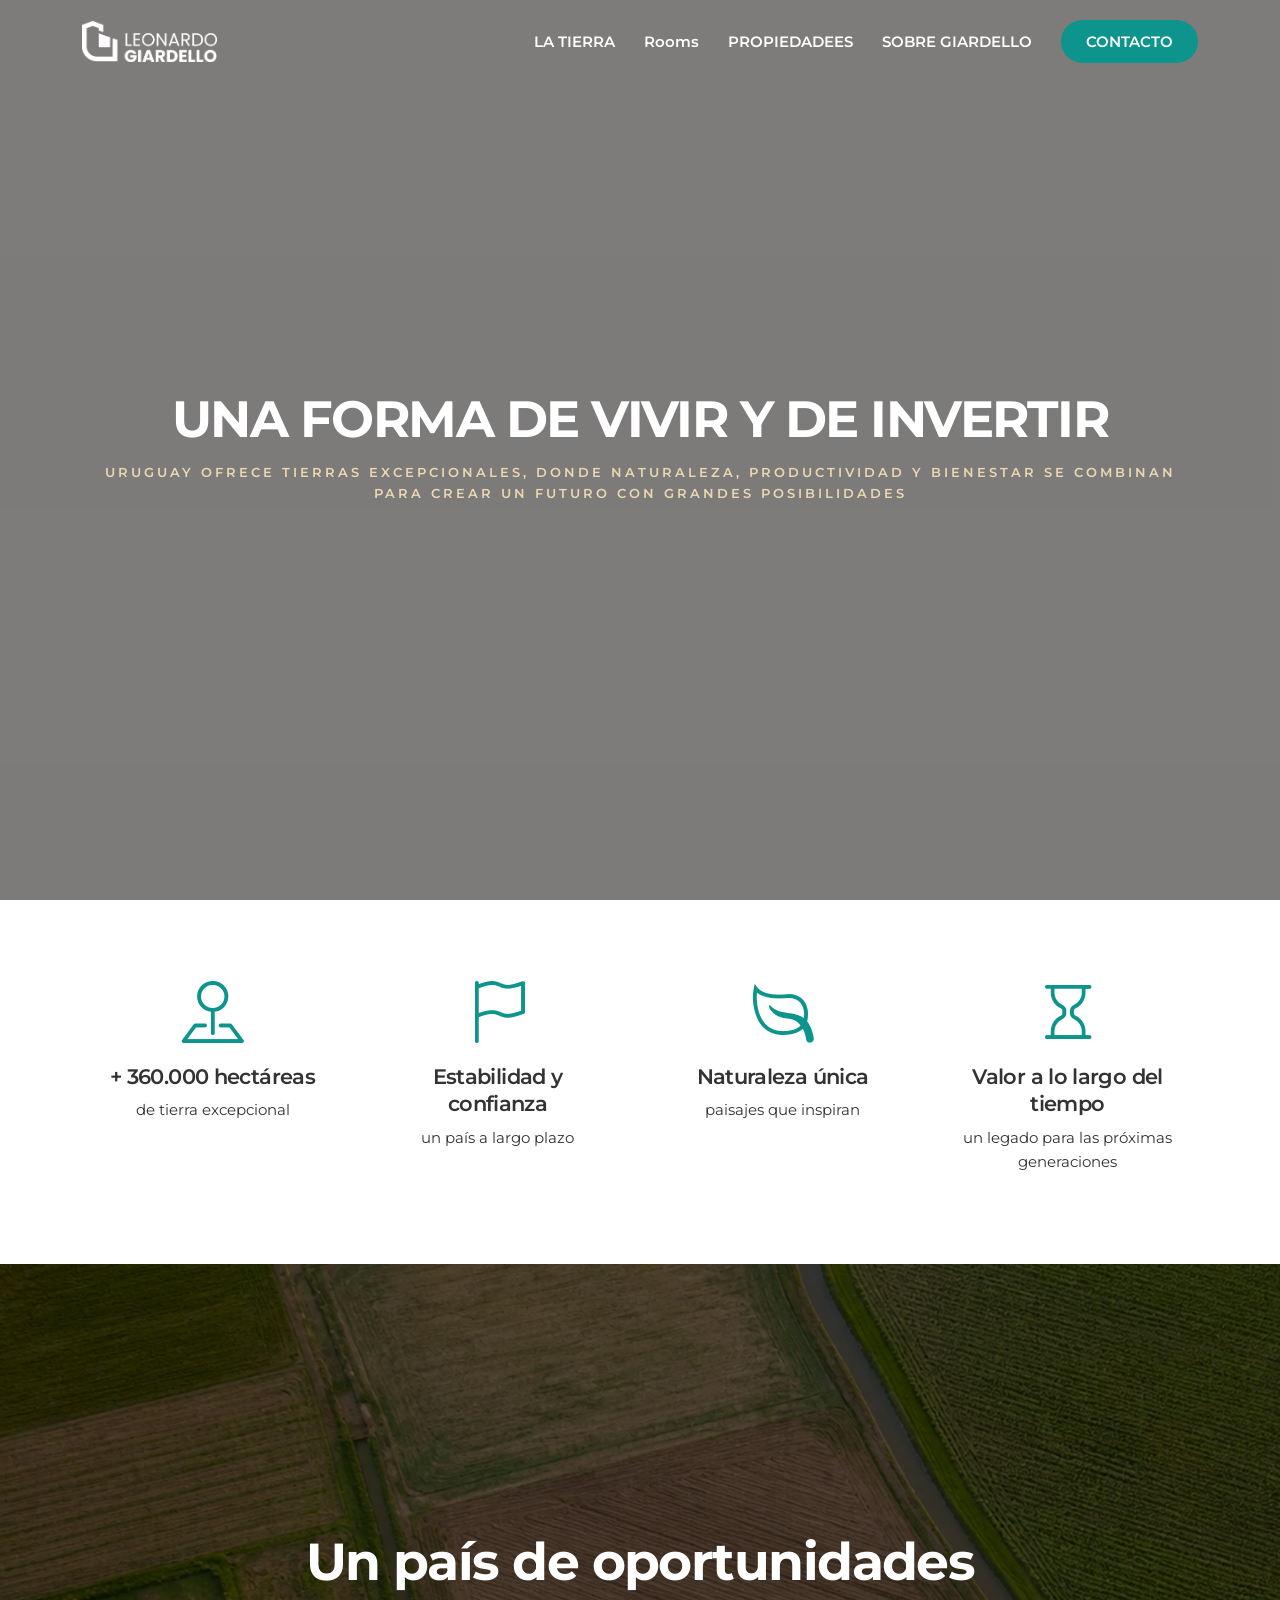
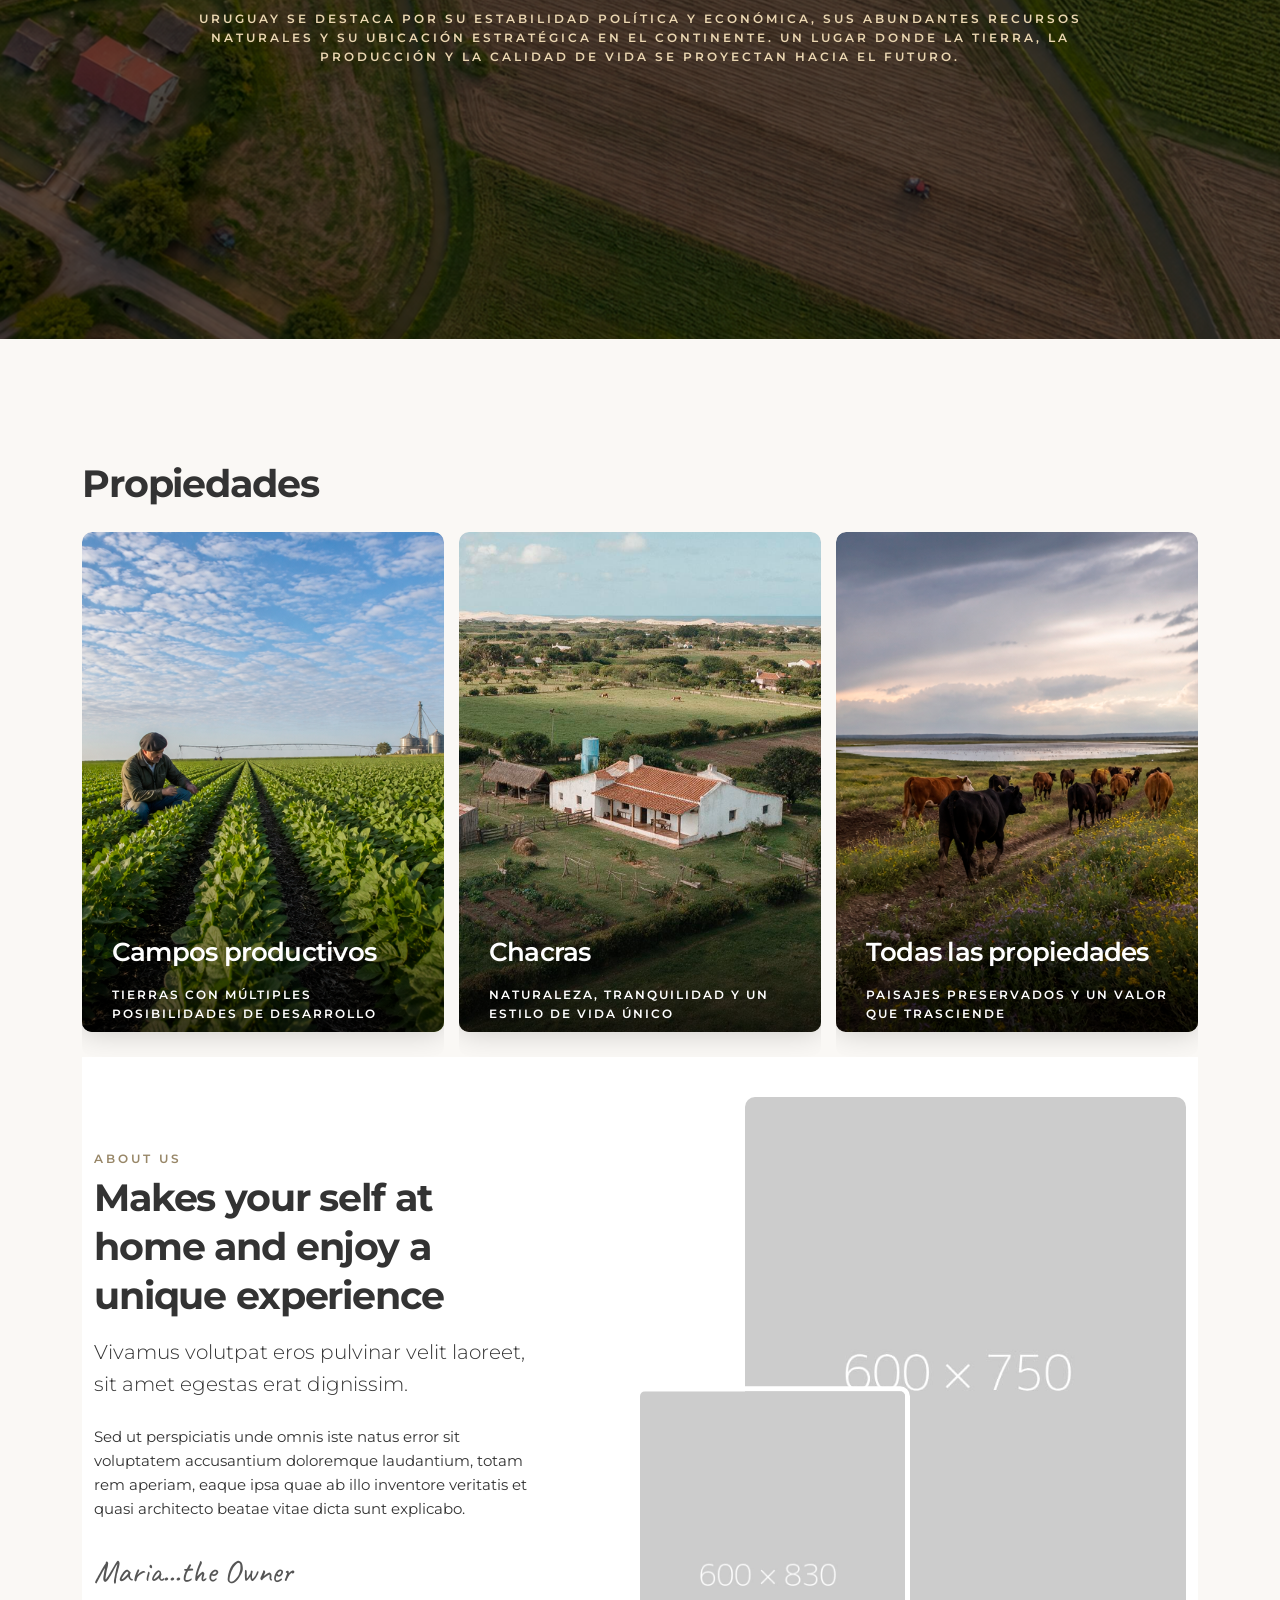
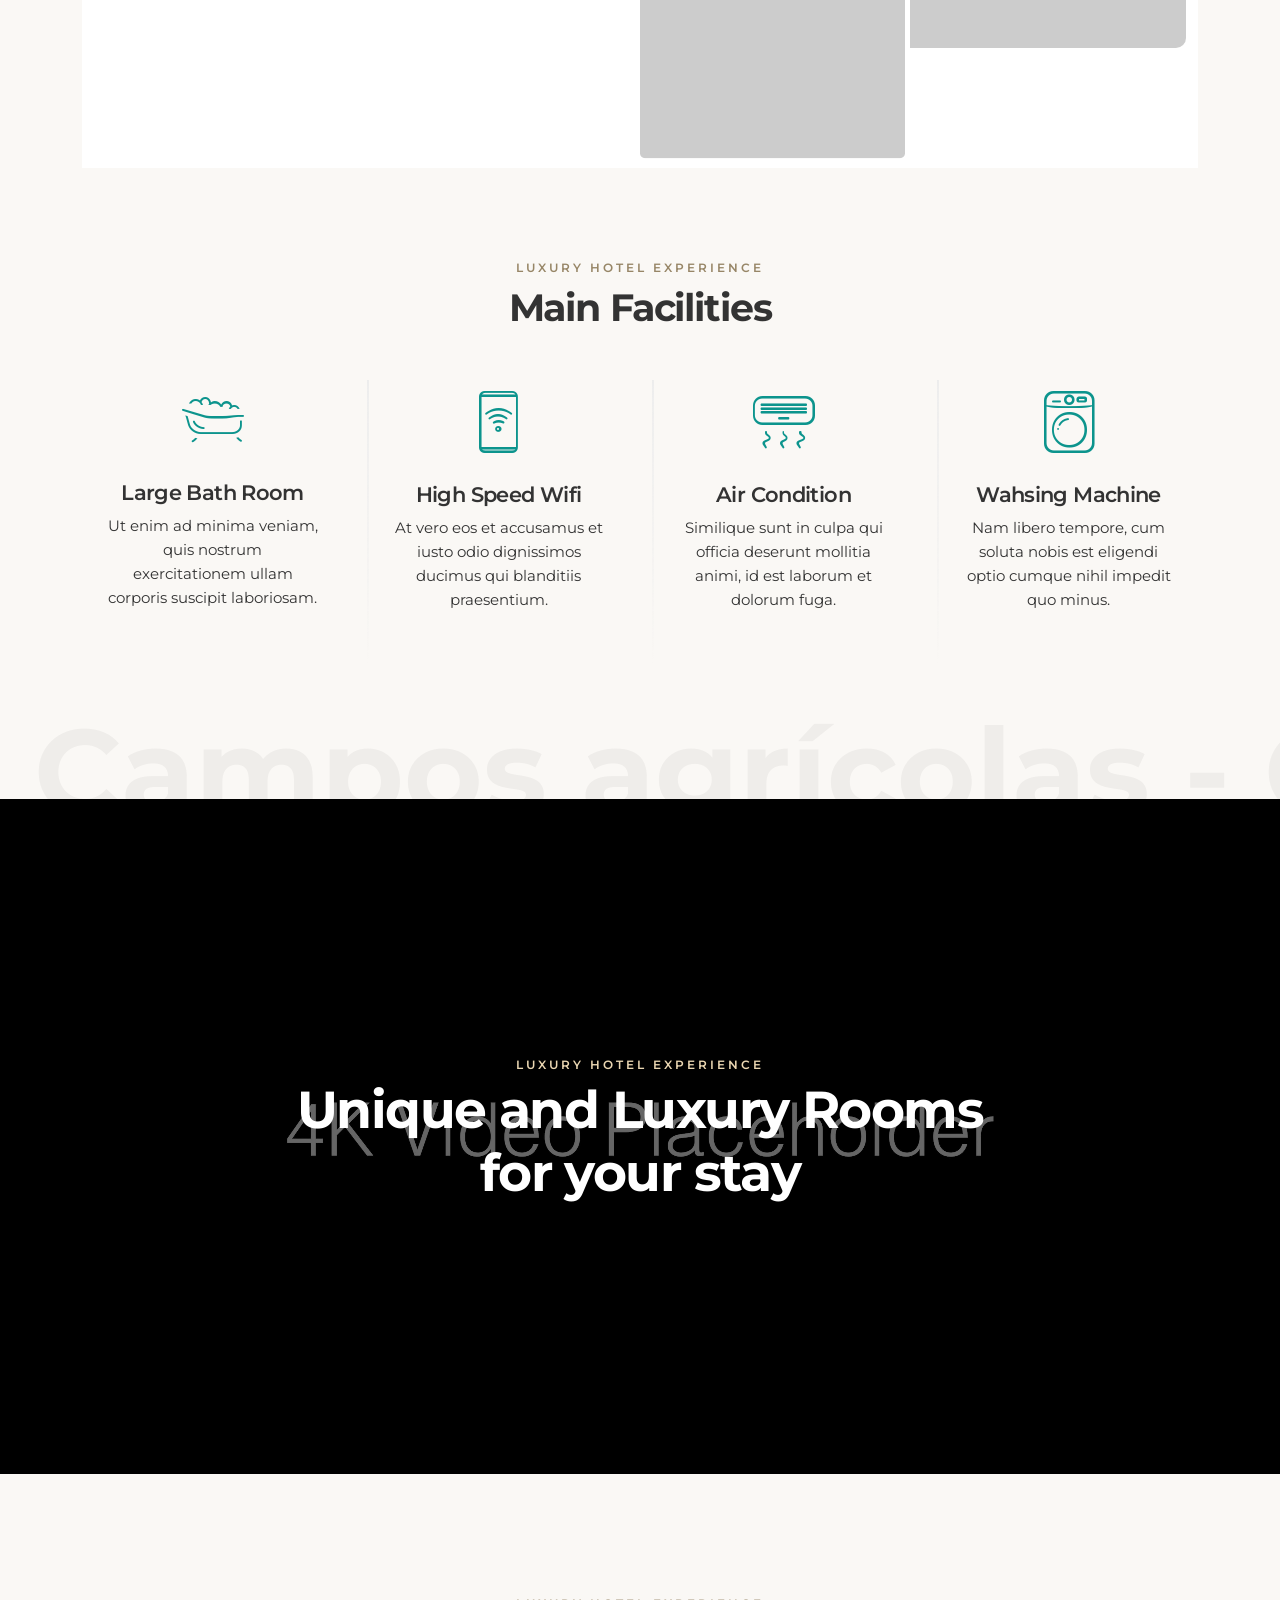
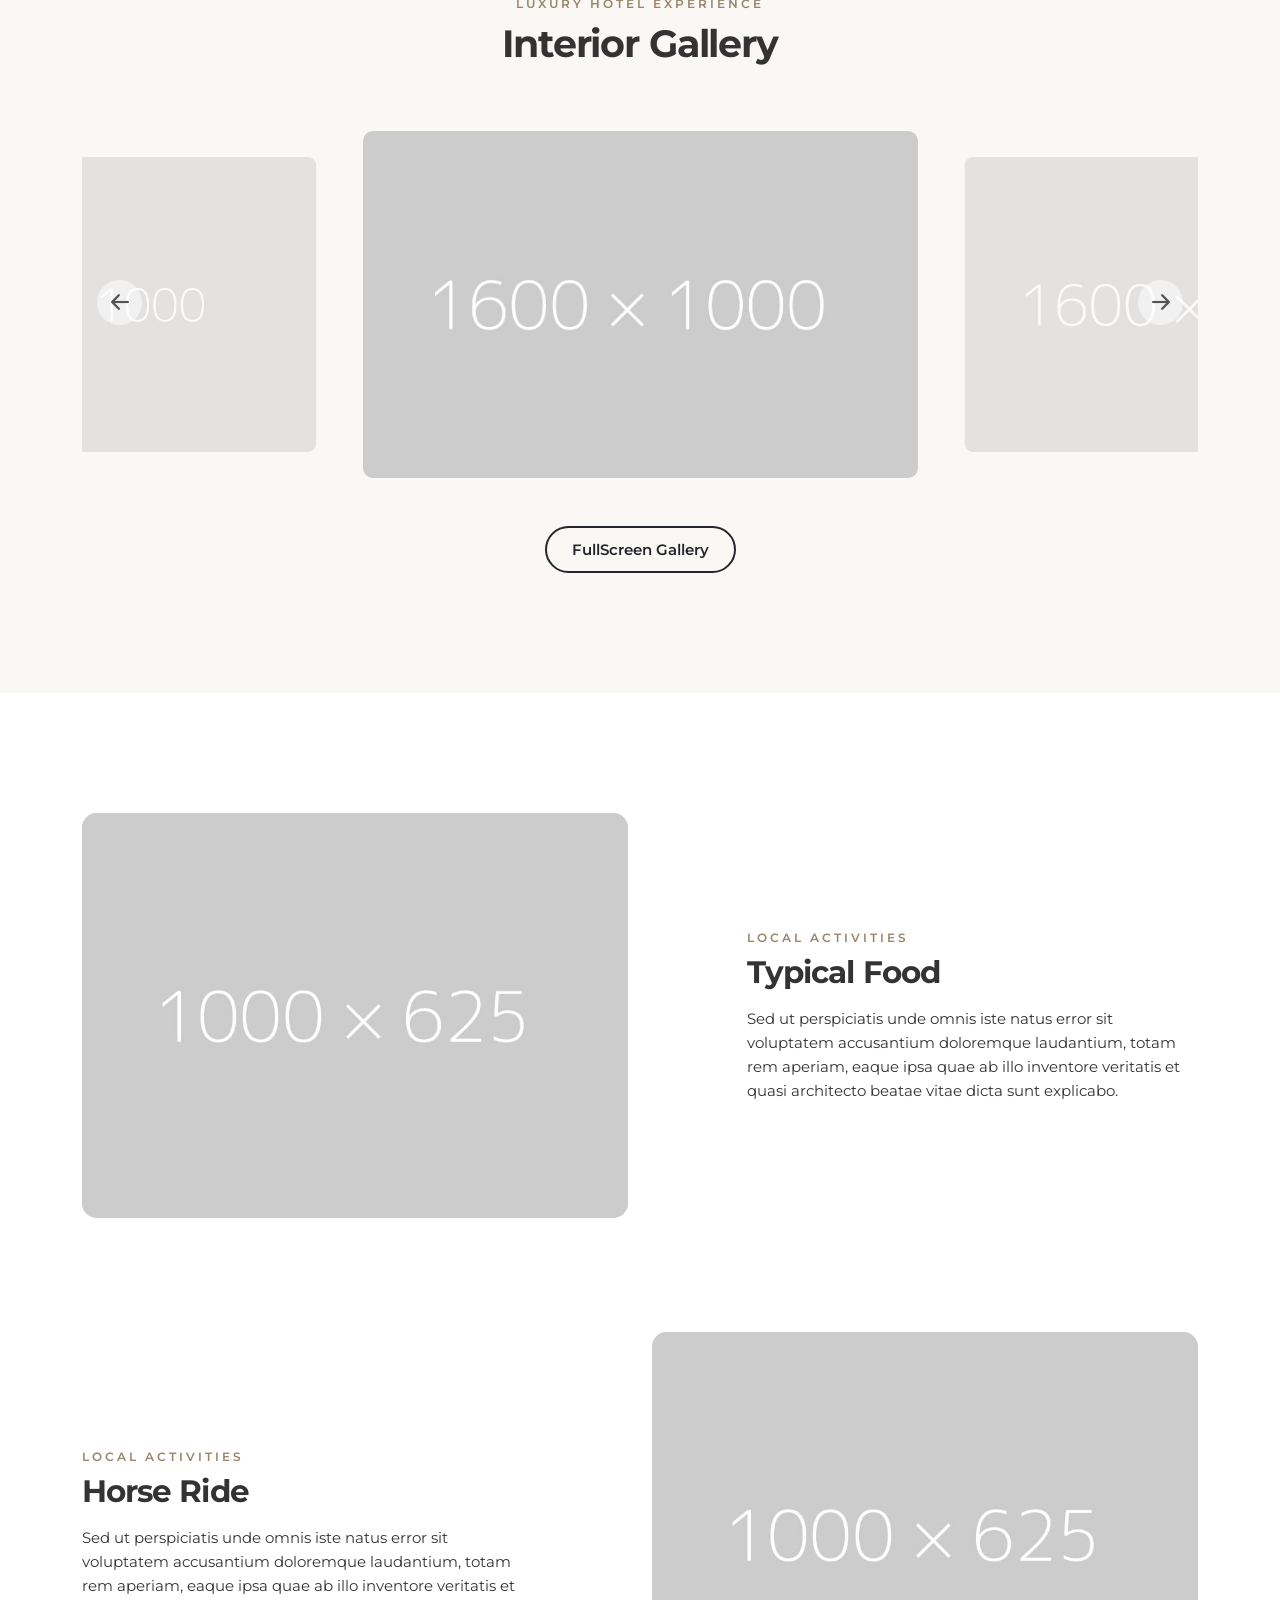
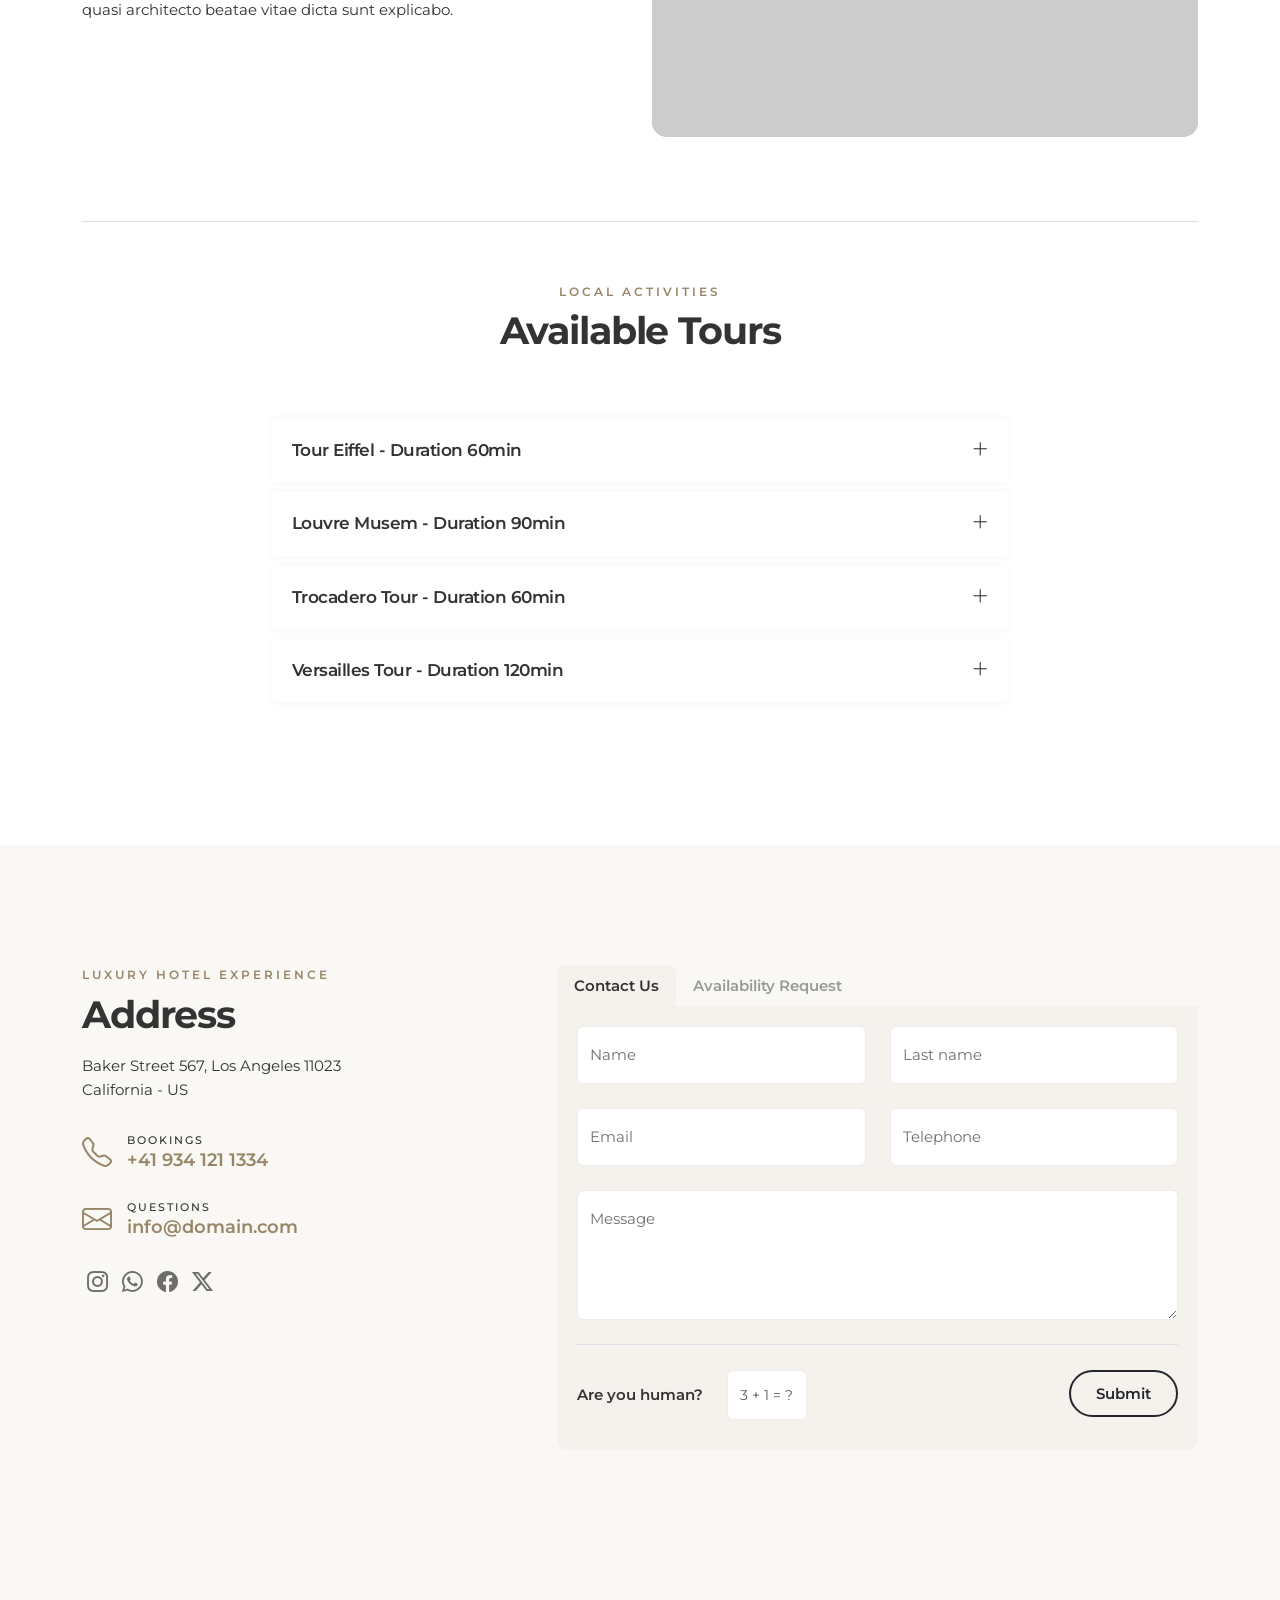
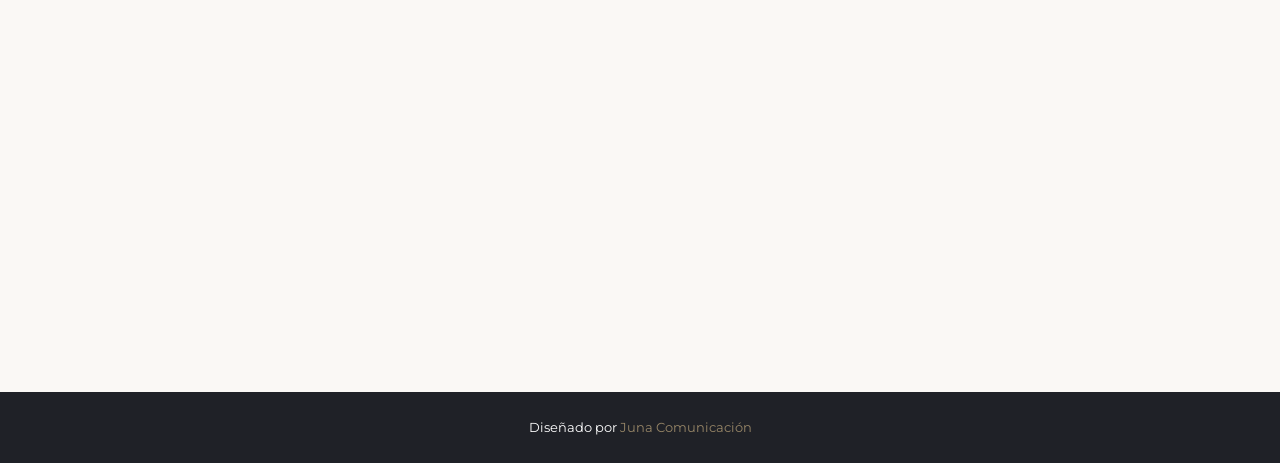
==== index.html @ 22d22449 "Actualizaciones sitio Giardello" ====
<!DOCTYPE html>
<html lang="es">

<head>
    <meta charset="utf-8">
    <meta name="viewport" content="width=device-width, initial-scale=1">
    <meta name="description" content="">
    <meta name="author" content="Ansonika">
    <title>PARADISE - Hotel and Bed&Breakfast Site Template</title>
    
    <!-- Favicons-->
    <link rel="shortcut icon" href="img/favicon.ico" type="image/x-icon">
    <link rel="apple-touch-icon" type="image/x-icon" href="img/apple-touch-icon-57x57-precomposed.png">
    <link rel="apple-touch-icon" type="image/x-icon" sizes="72x72" href="img/apple-touch-icon-72x72-precomposed.png">
    <link rel="apple-touch-icon" type="image/x-icon" sizes="114x114" href="img/apple-touch-icon-114x114-precomposed.png">
    <link rel="apple-touch-icon" type="image/x-icon" sizes="144x144" href="img/apple-touch-icon-144x144-precomposed.png">

    <!-- GOOGLE WEB FONT-->
    <link rel="preconnect" href="https://fonts.googleapis.com">
    <link rel="preconnect" href="https://fonts.gstatic.com" crossorigin>
    <link href="https://fonts.googleapis.com/css2?family=Caveat:wght@400;500&family=Montserrat:wght@300;400;500;600;700&display=swap" rel="stylesheet">
    
    <!-- BASE CSS -->
    <link href="css/bootstrap.min.css" rel="stylesheet">
    <link href="css/style.css" rel="stylesheet">
	<link href="css/vendors.min.css" rel="stylesheet">

    <!-- YOUR CUSTOM CSS -->
    <link href="css/custom.css" rel="stylesheet">
</head>

<body data-bs-spy="scroll" data-bs-offset="120" data-bs-target="#mainNav"> 

    <div id="preloader">
        <div data-loader="circle-side"></div>
    </div><!-- /Page Preload -->

    <header class="fixed_header menu_v1">
        <div class="layer"></div><!-- Opacity Mask -->
        <div class="container">
            <div class="row align-items-center">
                <div class="col-md-3 col-5">
                    <a href="index.html" class="logo_normal"><img src="img/logo.png" width="135" height="45" alt="" class="img-fluid"></a>
                    <a href="index.html" class="logo_sticky"><img src="img/logo_sticky.png" width="135" height="45" alt="" class="img-fluid"></a>
                </div>
                <div class="col-md-9 col-7">
                    <div class="main-menu">
                        <a href="#0" class="closebt open_close_menu"><i class="bi bi-x"></i></a>
                        <div class="logo_panel"><img src="img/logo_sticky.png" width="135" height="45" alt=""></div>
                        <nav id="mainNav">
                            <ul>
                                <li><a href="#about" class="js-scroll-trigger animated_link">LA TIERRA</a></li>
                                <li><a href="#rooms" class="js-scroll-trigger animated_link">Rooms</a></li>
                                <li><a href="#gallery" class="js-scroll-trigger animated_link">PROPIEDADEES</a></li>
                                <li><a href="#amenities" class="js-scroll-trigger animated_link">SOBRE GIARDELLO</a></li>
                                <li><a href="#contacts" class="js-scroll-trigger btn_1">CONTACTO</a></li>
                            </ul>
                        </nav>
                    </div>
                    <div class="hamburger_2 open_close_menu float-end">
                        <div class="hamburger__box">
                            <div class="hamburger__inner"></div>
                        </div>
                    </div>
                </div>
            </div>
        </div><!-- container -->
    </header><!-- End Header -->
 
    <main>

        <div class="hero full-height jarallax" data-jarallax-video="https://www.youtube.com/watch?v=1_OEgOS0EJk" data-speed="0.2">
            <div class="wrapper opacity-mask d-flex align-items-center justify-content-center text-center animate_hero" data-opacity-mask="rgba(0, 0, 0, 0.5)">
                <div class="container">
                    <h3 class="slide-animated two">Una forma de vivir y de invertir</h3>
                    <small class="slide-animated one">Uruguay ofrece tierras excepcionales, donde naturaleza, productividad y bienestar se combinan para crear un futuro con grandes posibilidades</small>
                    <!-- <figure class="slide-animated three mt-3">
                        <img src="img/TripAdvisor_Logo_white.svg" alt="" class="img-fluid" width="165" height="35">
                    </figure> -->
                </div>
                <!-- <div class="lang_wp">
                    <div class="styled-select lang-selector">
                        <select>
                            <option value="English" selected="">English</option>
                            <option value="French">French</option>
                            <option value="Spanish">Spanish</option>
                            <option value="Russian">Russian</option>
                        </select>
                    </div>
                </div> -->
                <!-- /lang_wp -->
            </div>
        </div>
        <!-- /Background Video Parallax -->

        <div class="bg_white" id="about">
            <div class="container margin_120_95" style="padding-top: 40px; padding-bottom: 40px">
                <!-- /Row -->
                <!-- <hr class="more_margin"> -->
                <div class="row mt-4">
                    <div class="col-lg-3 col-md-6">
                        <div class="box_facilities no-border" data-cue="slideInUp">
                            <i class="bi-pin-map"></i>
                            <h3>+ 360.000 hectáreas</h3>
                            <p>de tierra excepcional</p>
                        </div>
                    </div>
                    <div class="col-lg-3 col-md-6">
                        <div class="box_facilities no-border" data-cue="slideInUp">
                            <i class="bi-flag"></i>
                            <h3>Estabilidad y confianza</h3>
                            <p>un país a largo plazo</p>
                        </div>
                    </div>
                    <div class="col-lg-3 col-md-6">
                        <div class="box_facilities no-border" data-cue="slideInUp">
                            <i class="bi-leaf"></i>
                            <h3>Naturaleza única</h3>
                            <p>paisajes que inspiran</p>
                        </div>
                    </div>
                    <div class="col-lg-3 col-md-6">
                        <div class="box_facilities no-border" data-cue="slideInUp">
                            <i class="bi-hourglass"></i>
                            <h3>Valor a lo largo del tiempo</h3>
                            <p>un legado para las próximas generaciones</p>
                        </div>
                    </div>
                </div>
                <!-- /Row -->
            </div>
        </div>
        <!-- /About  -->

        <div class="bg_white">
            <div class="pinned-image pinned-image--medium">
                <div class="pinned-image__container">
                    <img src="img/vista-aerea.png" alt="">
                    <div class="pinned-image__container-overlay"></div>
                </div>
                <div class="pinned_over_content">
                    <div class="title white">
                        <h2 data-cue="slideInUp" data-delay="300">Un país de oportunidades</h2>
                        
                        <small data-cue="slideInUp" data-delay="200" style="padding:0 10% 0 10%; text-align: center">Uruguay se destaca por su estabilidad política y económica, 
                            sus abundantes recursos naturales y su ubicación estratégica en el continente. Un lugar donde la tierra, 
                            la producción y la calidad de vida se proyectan hacia el futuro.</small>
                    </div>
                </div>
            </div>
            <!-- /pinned content -->
        </div>
        <!-- /bg_white-->

        <div class="container margin_120_95" id="rooms">
            <div class="title mb-4">
                <!-- <small data-cue="slideInUp">Luxury experience</small> -->
                <h2 data-cue="slideInUp" data-delay="200">Propiedades</h2>
            </div>

            <div class="owl-carousel owl-theme carousel_item_3 rounded-img">
                <div class="item" data-cues="slideInUp" data-delay="300">
                    <a data-type="image" href="https://www.inmogiardello.com/Buscar-Campo--Venta" target="_blank" class="box_cat_rooms">
                        <figure>
                            <div class="background-image" data-background="url(img/cultivos.png)"></div>
                            <div class="info">
                                <h3>Campos productivos</h3>
                                <small>Tierras con múltiples posibilidades de desarrollo</small>
                                <span>Ver propiedades</span>
                            </div>
                        </figure>
                    </a>
                </div>
                <!-- /item-->
                <div class="item" data-cues="slideInUp" data-delay="400">
                    <a data-type="image" href="https://www.inmogiardello.com/Buscar-Chacra--Venta" target="_blank" class="box_cat_rooms">
                        <figure>
                            <div class="background-image" data-background="url(img/chacras.png)"></div>
                            <div class="info">
                                <h3>Chacras</h3>
                                <small>Naturaleza, tranquilidad y un estilo de vida único</small>
                                <span>Ver propiedades</span>
                            </div>
                        </figure>
                    </a>
                </div>
                <!-- /item-->
                <div class="item" data-cues="slideInUp" data-delay="500">
                    <a data-type="image" href="https://www.inmogiardello.com/Buscar-propiedades--Venta" target="_blank" class="box_cat_rooms">
                        <figure>
                            <div class="background-image" data-background="url(img/campos.png)"></div>
                            <div class="info">
                                <h3>Todas las propiedades</h3>
                                <small>Paisajes preservados y un valor que trasciende</small>
                                <span>Ver propiedades</span>
                            </div>
                        </figure>
                    </a>
                </div>
            </div>
            <!-- /carousel-->

        <div class="bg_white" id="about">
            <div class="container margin_120_95" style="padding-top: 40px">
                <!-- /Row -->
                <!-- <hr class="more_margin"> -->
                <div class="row justify-content-between flex-lg-row-reverse align-items-center">
                    <div class="col-lg-5">
                        <div class="parallax_wrapper">
                            <img src="img/home_2.jpg" alt="" class="img-fluid rounded-img">
                            <div data-cue="slideInUp" class="img_over"><span data-jarallax-element="-30"><img src="img/home_1.jpg" alt="" class="rounded-img"></span></div>
                        </div>
                    </div>
                    <div class="col-lg-5">
                        <div class="intro">
                            <div class="title">
                                <small>About us</small>
                                <h2>Makes your self at home and enjoy a unique experience</h2>
                            </div>
                            <p class="lead">Vivamus volutpat eros pulvinar velit laoreet, sit amet egestas erat dignissim.</p>
                            <p>Sed ut perspiciatis unde omnis iste natus error sit voluptatem accusantium doloremque laudantium, totam rem aperiam, eaque ipsa quae ab illo inventore veritatis et quasi architecto beatae vitae dicta sunt explicabo.</p>
                            <p><em>Maria...the Owner</em></p>
                        </div>
                    </div>
                </div>
            </div>
        </div>

         <!--<div class="parallax_section_1 jarallax" data-jarallax data-speed="0.2">
            <img class="jarallax-img kenburns-2" src="img/parallax_bg.jpg" alt="">
            <div class="wrapper opacity-mask d-flex align-items-center justify-content-center text-center" data-opacity-mask="rgba(0, 0, 0, 0.5)">
                <div class="container">
                    <div class="row justify-content-center">
                        <div class="col-lg-8">
                            <div class="title white">
                                <small class="mb-1">Testimonials</small>
                                <h2>What Clients Says</h2>
                            </div>
                            <div class="carousel_testimonials owl-carousel owl-theme nav-dots-orizontal">
                                <div>
                                    <div class="box_overlay">
                                        <div class="pic">
                                            <figure><img src="img/testimonial_1.jpg" alt="" class="img-circle">
                                            </figure>
                                            <h4>Roberta<small>12 Oct</small></h4>
                                        </div>
                                        <div class="comment">
                                            "Mea ad postea meliore fuisset. Timeam repudiare id eum, ex paulo dictas elaboraret sed, mel cu unum nostrud."
                                        </div>
                                    </div>
                                </div>
                                <div>
                                    <div class="box_overlay">
                                        <div class="pic">
                                            <figure><img src="img/testimonial_1.jpg" alt="" class="img-circle">
                                            </figure>
                                            <h4>Roberta<small>2 Nov</small></h4>
                                        </div>
                                        <div class="comment">
                                            "Mea ad postea meliore fuisset. Timeam repudiare id eum, ex paulo dictas elaboraret sed, mel cu unum nostrud."
                                        </div>
                                    </div>
                                </div>
                                <div>
                                    <div class="box_overlay">
                                        <div class="pic">
                                            <figure><img src="img/testimonial_1.jpg" alt="" class="img-circle">
                                            </figure>
                                            <h4>Roberta<small>3 Dec</small></h4>
                                        </div>
                                        <div class="comment">
                                            "Mea ad postea meliore fuisset. Timeam repudiare id eum, ex paulo dictas elaboraret sed, mel cu unum nostrud."
                                        </div>
                                    </div>
                                </div>
                            </div>
                        </div>
                    </div>
                </div>
            </div>
        </div>-->

            <div class="title text-center mb-5 add_top_90">
                <small data-cue="slideInUp">Luxury Hotel Experience</small>
                <h2 data-cue="slideInUp" data-delay="100">Main Facilities</h2>
            </div>
            <div class="row mt-4">
                <div class="col-xl-3 col-md-6">
                    <div class="box_facilities no-border" data-cue="slideInUp">
                        <i class="customicon-bath-tub"></i>
                        <h3>Large Bath Room</h3>
                        <p>Ut enim ad minima veniam, quis nostrum exercitationem ullam corporis suscipit laboriosam.</p>
                    </div>
                </div>
                <div class="col-xl-3 col-md-6">
                    <div class="box_facilities" data-cue="slideInUp">
                        <i class="customicon-wifi"></i>
                        <h3>High Speed Wifi</h3>
                        <p>At vero eos et accusamus et iusto odio dignissimos ducimus qui blanditiis praesentium.</p>
                    </div>
                </div>
                <div class="col-xl-3 col-md-6">
                    <div class="box_facilities" data-cue="slideInUp">
                        <i class="customicon-air-condition"></i>
                        <h3>Air Condition</h3>
                        <p>Similique sunt in culpa qui officia deserunt mollitia animi, id est laborum et dolorum fuga.</p>
                    </div>
                </div>
                <div class="col-xl-3 col-md-6">
                    <div class="box_facilities" data-cue="slideInUp">
                        <i class="customicon-washing-machine"></i>
                        <h3>Wahsing Machine</h3>
                        <p>Nam libero tempore, cum soluta nobis est eligendi optio cumque nihil impedit quo minus.</p>
                    </div>
                </div>
            </div>
        </div>

        <div class="marquee">
            <div class="track">
                <div class="content">&nbsp;Campos agrícolas - Chacras - Campos ganaderos - Oportunidades - Campos agrícolas - Chacras - Campos ganaderos - Oportunidades - Campos agrícolas - Chacras - Campos ganaderos - Oportunidades - </div>
            </div>
        </div>

        <div class="bg_white">
            <div class="pinned-image pinned-image--medium">
                <div class="pinned-image__container" id="section_video">
                    <video loop="loop" muted="muted" id="video_home">
                        <source src="video/video_1.mp4" type="video/mp4">
                        <source src="video/video_1.webm" type="video/webm">
                        <source src="video/video_1.ogv" type="video/ogg">
                    </video>
                    <div class="pinned-image__container-overlay"></div>
                </div>
                <div class="pinned_over_content">
                    <div class="title white">
                        <small data-cue="slideInUp" data-delay="200">Luxury Hotel Experience</small>
                        <h2 data-cue="slideInUp" data-delay="300">Unique and Luxury Rooms<br>for your stay</h2>
                    </div>
                </div>
            </div>
        </div>

        <div class="container margin_120" id="gallery">
            <div class="row">
                <div class="title col-12 text-center mb-5">
                    <small data-cue="slideInUp">Luxury Hotel Experience</small>
                    <h2 data-cue="slideInUp" data-delay="100">Interior Gallery</h2>
                </div>
            </div>
            <div data-cues="zoomIn">
                <div class="owl-carousel owl-theme carousel_item_centered kenburns rounded-img">
                    <div class="item">
                        <img src="img/gallery/1.jpg" alt="">
                    </div>
                    <div class="item">
                        <img src="img/gallery/2.jpg" alt="">
                    </div>
                    <div class="item">
                        <img src="img/gallery/3.jpg" alt="">
                    </div>
                    <div class="item">
                       <img src="img/gallery/4.jpg" alt="">
                    </div>
                    <div class="item">
                       <img src="img/gallery/5.jpg" alt="">
                    </div>
                </div>
            </div>
            <div class="text-center mt-5">
                 <a data-fslightbox="gallery_1" data-type="image" href="img/gallery/1.jpg" class="btn_1 outline">
                    FullScreen Gallery
                </a>
                <a data-fslightbox="gallery_1" data-type="image" href="img/gallery/2.jpg"></a>
                <a data-fslightbox="gallery_1" data-type="image" href="img/gallery/3.jpg"></a>
                <a data-fslightbox="gallery_1" data-type="image" href="img/gallery/4.jpg"></a>
                <a data-fslightbox="gallery_1" data-type="image" href="img/gallery/5.jpg"></a>
            </div>
        </div>

        <div class="bg_white" id="amenities">
            <div class="container margin_120_95">
                <div class="row justify-content-between d-flex align-items-center add_bottom_90">
                    <div class="col-lg-6">
                        <div class="pinned-image rounded_container pinned-image--small mb-4">
                            <div class="pinned-image__container">
                                <img src="img/local_amenities_1.jpg" alt="">
                            </div>
                        </div>
                    </div>
                    <div class="col-lg-5">
                        <div class="title">
                            <small>Local Activities</small>
                            <h3>Typical Food</h3>
                            <p>Sed ut perspiciatis unde omnis iste natus error sit voluptatem accusantium doloremque laudantium, totam rem aperiam, eaque ipsa quae ab illo inventore veritatis et quasi architecto beatae vitae dicta sunt explicabo.</p>
                        </div>
                    </div>
                </div>
                <div class="row justify-content-between d-flex align-items-center">
                    <div class="col-lg-6 order-lg-2">
                        <div class="pinned-image rounded_container pinned-image--small mb-4">
                            <div class="pinned-image__container">
                                <img src="img/local_amenities_3.jpg" alt="">
                            </div>
                        </div>
                    </div>
                    <div class="col-lg-5 order-lg-1">
                        <div class="title">
                            <small>Local Activities</small>
                            <h3>Horse Ride</h3>
                            <p>Sed ut perspiciatis unde omnis iste natus error sit voluptatem accusantium doloremque laudantium, totam rem aperiam, eaque ipsa quae ab illo inventore veritatis et quasi architecto beatae vitae dicta sunt explicabo.</p>
                        </div>
                    </div>
                </div>
                
                <hr class="more_margin">

                <div class="row justify-content-center">
                    <div class="title text-center mb-5">
                        <small data-cue="slideInUp">Local Activities</small>
                        <h2 data-cue="slideInUp" data-delay="100">Available Tours</h2>
                    </div>
                    <div class="col-lg-8">
                        <div role="tablist" class="mb-5 accordion" id="accordion_1">
                            <div class="card" data-cue="slideInUp">
                                <div class="card-header" role="tab">
                                    <h5 class="mb-0">
                                        <a class="collapsed" data-bs-toggle="collapse" href="#collapseOne_product" aria-expanded="false">
                                            <i class="indicator bi-plus-lg"></i>Tour Eiffel - Duration 60min
                                        </a>
                                    </h5>
                                </div>
                                <div id="collapseOne_product" class="collapse" role="tabpanel" data-bs-parent="#accordion_1">
                                    <div class="card-body">
                                        <p>Nihil anim keffiyeh helvetica, craft beer labore wes anderson cred nesciunt sapiente ea proident. Ad vegan excepteur butcher vice lomo. Leggings occaecat craft beer farm-to-table, raw denim aesthetic synth nesciunt you probably haven't heard of them accusamus labore sustainable VHS.</p>
                                        <p>Anim pariatur cliche reprehenderit, enim eiusmod high life accusamus terry richardson ad squid. 3 wolf moon officia aute, non cupidatat skateboard dolor brunch. Food truck quinoa nesciunt laborum eiusmod. Brunch 3 wolf moon tempor, sunt aliqua put a bird on it squid single-origin coffee nulla assumenda shoreditch et.</p>
                                    </div>
                                </div>
                            </div>
                            <div class="card" data-cue="slideInUp">
                                <div class="card-header" role="tab">
                                    <h5 class="mb-0">
                                        <a class="collapsed" data-bs-toggle="collapse" href="#collapseTwo_product" aria-expanded="false">
                                            <i class="indicator bi-plus-lg"></i>Louvre Musem - Duration 90min
                                        </a>
                                    </h5>
                                </div>
                                <div id="collapseTwo_product" class="collapse" role="tabpanel" data-bs-parent="#accordion_1">
                                    <div class="card-body">
                                        <p>Nihil anim keffiyeh helvetica, craft beer labore wes anderson cred nesciunt sapiente ea proident. Ad vegan excepteur butcher vice lomo. Leggings occaecat craft beer farm-to-table, raw denim aesthetic synth nesciunt you probably haven't heard of them accusamus labore sustainable VHS.</p>
                                        <p>Anim pariatur cliche reprehenderit, enim eiusmod high life accusamus terry richardson ad squid. 3 wolf moon officia aute, non cupidatat skateboard dolor brunch. Food truck quinoa nesciunt laborum eiusmod. Brunch 3 wolf moon tempor, sunt aliqua put a bird on it squid single-origin coffee nulla assumenda shoreditch et.</p>
                                    </div>
                                </div>
                            </div>
                            <div class="card" data-cue="slideInUp">
                                <div class="card-header" role="tab">
                                    <h5 class="mb-0">
                                        <a class="collapsed" data-bs-toggle="collapse" href="#collapseThree_product" aria-expanded="false">
                                            <i class="indicator bi-plus-lg"></i>Trocadero Tour - Duration 60min
                                        </a>
                                    </h5>
                                </div>
                                <div id="collapseThree_product" class="collapse" role="tabpanel" data-bs-parent="#accordion_1">
                                    <div class="card-body">
                                        <p>Nihil anim keffiyeh helvetica, craft beer labore wes anderson cred nesciunt sapiente ea proident. Ad vegan excepteur butcher vice lomo. Leggings occaecat craft beer farm-to-table, raw denim aesthetic synth nesciunt you probably haven't heard of them accusamus labore sustainable VHS.</p>
                                        <p>Anim pariatur cliche reprehenderit, enim eiusmod high life accusamus terry richardson ad squid. 3 wolf moon officia aute, non cupidatat skateboard dolor brunch. Food truck quinoa nesciunt laborum eiusmod. Brunch 3 wolf moon tempor, sunt aliqua put a bird on it squid single-origin coffee nulla assumenda shoreditch et.</p>
                                    </div>
                                </div>
                            </div>
                            <div class="card" data-cue="slideInUp">
                                <div class="card-header" role="tab">
                                    <h5 class="mb-0">
                                        <a class="collapsed" data-bs-toggle="collapse" href="#collapseFour_product" aria-expanded="false">
                                            <i class="indicator bi-plus-lg"></i>Versailles Tour - Duration 120min
                                        </a>
                                    </h5>
                                </div>
                                <div id="collapseFour_product" class="collapse" role="tabpanel" data-bs-parent="#accordion_1">
                                    <div class="card-body">
                                        <p>Nihil anim keffiyeh helvetica, craft beer labore wes anderson cred nesciunt sapiente ea proident. Ad vegan excepteur butcher vice lomo. Leggings occaecat craft beer farm-to-table, raw denim aesthetic synth nesciunt you probably haven't heard of them accusamus labore sustainable VHS.</p>
                                        <p>Anim pariatur cliche reprehenderit, enim eiusmod high life accusamus terry richardson ad squid. 3 wolf moon officia aute, non cupidatat skateboard dolor brunch. Food truck quinoa nesciunt laborum eiusmod. Brunch 3 wolf moon tempor, sunt aliqua put a bird on it squid single-origin coffee nulla assumenda shoreditch et.</p>
                                    </div>
                                </div>
                            </div>
                        </div>
                    </div>
                </div>
            </div>
        </div>

        <div class="container margin_120_95" id="contacts">
            <div class="row justify-content-between">
                <div class="col-xl-4">
                    <div data-cue="slideInUp">
                        <div class="title">
                            <small>Luxury Hotel Experience</small>
                            <h2>Address</h2>
                        </div>
                        <p>Baker Street 567, Los Angeles 11023<br>California - US</p>
                        <div class="phone_element no_borders"><a href="tel://423424234"><i class="bi bi-telephone"></i><span><em>Bookings</em>+41 934 121 1334</span></a></div>
                        <div class="phone_element no_borders"><a href="mailto:info@domain.com"><i class="bi bi-envelope"></i><span><em>Questions</em>info@domain.com</span></a></div>
                        <div class="social mt-1">
                            <ul>
                                <li><a href="#0"><i class="bi bi-instagram"></i></a></li>
                                <li><a href="#0"><i class="bi bi-whatsapp"></i></a></li>
                                <li><a href="#0"><i class="bi bi-facebook"></i></a></li>
                                <li><a href="#0"><i class="bi bi-twitter-x"></i></a></li>
                            </ul>
                        </div>
                    </div>
                </div>
                <div class="col-xl-7">
                    <ul class="nav nav-tabs" id="customTab" role="tablist">
                        <li class="nav-item" role="presentation">
                            <button class="nav-link active" id="first_tab" data-bs-toggle="tab" data-bs-target="#first_tab_pane" type="button" role="tab" aria-controls="first_tab_pane" aria-selected="false">Contact Us</button>
                        </li>
                        <li class="nav-item" role="presentation">
                            <button class="nav-link" id="second_tab" data-bs-toggle="tab" data-bs-target="#second_tab_pane" type="button" role="tab" aria-controls="second_tab_pane" aria-selected="true">Availability Request</button>
                        </li>
                    </ul>
                    <div class="tab-content">
                        
                        <div class="tab-pane fade show active" id="first_tab_pane" role="tabpanel" aria-labelledby="first_tab" tabindex="0">
                            <div class="contacts_wrapper">
                                <div id="message-contact"></div>
                                <form method="post" action="phpmailer/contact_template_email.php" id="contactform" autocomplete="off">
                                    <div class="row">
                                        <div class="col-sm-6">
                                            <div class="form-floating mb-4">
                                                <input class="form-control" type="text" id="name_contact" name="name_contact" placeholder="Name">
                                                <label for="name_contact">Name</label>
                                            </div>
                                        </div>
                                        <div class="col-sm-6">
                                            <div class="form-floating mb-4">
                                                <input class="form-control" type="text" id="lastname_contact" name="lastname_contact" placeholder="Last Name">
                                                <label for="lastname_contact">Last name</label>
                                            </div>
                                        </div>
                                    </div>
                                    <div class="row">
                                        <div class="col-sm-6">
                                            <div class="form-floating mb-4">
                                                <input class="form-control" type="email" id="email_contact" name="email_contact" placeholder="Email">
                                                <label for="email_contact">Email</label>
                                            </div>
                                        </div>
                                        <div class="col-sm-6">
                                            <div class="form-floating mb-4">
                                                <input class="form-control" type="text" id="phone_contact" name="phone_contact" placeholder="Telephone">
                                                <label for="phone_contact">Telephone</label>
                                            </div>
                                        </div>
                                    </div>
                                    <div class="form-floating mb-4">
                                        <textarea class="form-control" placeholder="Message" id="message_contact" name="message_contact"></textarea>
                                        <label for="message_contact">Message</label>
                                    </div>
                                    <hr>
                                    <div class="row">
                                        <div class="col-md-6 mb-4">
                                            <div class="row align-items-center">
                                                <div class="col-auto">
                                                    <label for="verify_booking" class="col-form-label"><strong>Are you human?</strong></label>
                                                </div>
                                                <div class="col-md-4">
                                                    <input type="text" name="verify_contact" id="verify_contact" class="form-control" placeholder="3 + 1 = ?">
                                                </div>
                                            </div>
                                        </div>
                                        <div class="col-md-6 mb-2">
                                            <p class="text-end"><input class="btn_1 outline" type="submit" value="Submit" id="submit-contact"></p>
                                        </div>
                                    </div>
                                </form>
                            </div>
                        </div>
                        <div class="tab-pane fade" id="second_tab_pane" role="tabpanel" aria-labelledby="second_tab" tabindex="0">
                            <div class="booking_wrapper">
                                <div id="message-booking"></div>
                                <form method="post" action="phpmailer/reserve_template_email.php" id="bookingform" autocomplete="off">
                                    <input type="hidden" id="date_booking" name="date_booking">
                                    <div class="row">
                                        <div class="col-lg-6">
                                            <div class="custom_select">
                                                <select class="wide" name="rooms_booking" id="rooms_booking">
                                                    <option value="">Select Room</option>
                                                    <option value="Double Room">Double Room</option>
                                                    <option value="Deluxe Room">Deluxe Room</option>
                                                    <option value="Superior Room">Superior Room</option>
                                                    <option value="Junior Suite">Junior Suite</option>
                                                </select>
                                            </div>
                                        </div>
                                        <div class="col-lg-6">
                                            <div class="row">
                                                <div class="col-6">
                                                    <div class="qty-buttons mb-3 version_2">
                                                        <input type="button" value="+" class="qtyplus" name="adults_booking">
                                                        <input type="text" name="adults_booking" id="adults_booking" value="" class="qty form-control" placeholder="Adults">
                                                        <input type="button" value="-" class="qtyminus" name="adults_booking">
                                                    </div>
                                                </div>
                                                <div class="col-6">
                                                    <div class="mb-3 qty-buttons mb-3 version_2">
                                                        <input type="button" value="+" class="qtyplus" name="childs_booking">
                                                        <input type="text" name="childs_booking" id="childs_booking" value="" class="qty form-control" placeholder="Childs">
                                                        <input type="button" value="-" class="qtyminus" name="childs_booking">
                                                    </div>
                                                </div>
                                            </div>
                                        </div>
                                    </div>
                                    <div class="row">
                                        <div class="col-lg-6">
                                            <div class="form-group">
                                                <input type="text" name="name_booking" id="name_booking" class="form-control" placeholder="Name and Last Name">
                                            </div>
                                        </div>
                                        <div class="col-lg-6">
                                            <div class="form-group">
                                                <input type="email" name="email_booking" id="email_booking" class="form-control" placeholder="Email">
                                            </div>
                                        </div>
                                    </div>
                                    <hr>
                                    <div class="row">
                                        <div class="col-md-6 mb-4">
                                            <div class="row align-items-center">
                                                <div class="col-auto">
                                                    <label for="verify_booking" class="col-form-label"><strong>Are you human?</strong></label>
                                                </div>
                                                <div class="col-md-4">
                                                    <input type="text" name="verify_booking" id="verify_booking" class="form-control" placeholder="3 + 1 = ?">
                                                </div>
                                            </div>
                                        </div>
                                        <div class="col-md-6 mb-2">
                                            <p class="text-end"><input class="btn_1 outline" type="submit" value="Submit" id="submit-booking"></p>
                                        </div>
                                    </div>
                                </form>
                            </div>
                        </div>
                    </div>
                </div>
            </div>
        </div>

    </main>

    <div class="map_contact">
        <iframe src="https://www.google.com/maps/embed?pb=!1m18!1m12!1m3!1d3289.2208872012893!2d-57.84650342453146!3d-34.47192035054922!2m3!1f0!2f0!3f0!3m2!1i1024!2i768!4f13.1!3m3!1m2!1s0x95a31268966059d5%3A0x214b6b3d5e57e9e1!2sLeonardo%20Giardello%20Inmobiliaria!5e0!3m2!1ses!2suy!4v1788457547992!5m2!1ses!2suy" width="600" height="450" style="border:0;" allowfullscreen="" loading="lazy" referrerpolicy="no-referrer-when-downgrade"></iframe>
    </div>
    <div class="copy">
        <div class="container">
            Diseñado por <a href="https://juna.com.uy/" target="_blank">Juna Comunicación</a>
        </div>
    </div>

    <script src="js/common_scripts.js"></script>
    <script src="js/common_functions.js"></script>
    <script src="js/datepicker_inline.js"></script>
    <script src="phpmailer/validate.js"></script>
    <script src="js/jquery.easing.min.js"></script>
    <script src="js/scrolling-nav.js"></script>

</body>
</html>
---- css/style.css ----
/*
Theme Name: Paradise 4.5
Theme URI: https://www.ansonika.com/paradise/demo.html
Author: Ansonika
Author URI: https://themeforest.net/user/Ansonika/

[Table of contents] 

1. SITE STRUCTURE and TYPOGRAPHY
- 1.0 Preloader
- 1.1 Typography
- 1.2 Animations title
- 1.3 Buttons
- 1.4 Structure
- 1.5 Menu
- 1.6 Hero

2. CONTENT
- 2.1 Carousel Slider
- 2.2 Facilities
- 2.3 Testimonials
- 2.4 Accordion
- 2.5 Room list 
- 2.6 Booking Section

3. COMMON
- 3.1 Misc
- 3.2 Datepicker
- 3.3 Forms
- 3.4 Success submit 
- 3.5 Spacing

/*============================================================================================*/
/* 1.  SITE STRUCTURE and TYPOGRAPHY */
/*============================================================================================*/
@media (prefers-reduced-motion: no-preference) {
  :root {
    scroll-behavior: inherit;
  }
}
/*-------- 1.0 Preloader --------*/
@keyframes background {
  0% {
    top: 0;
  }
  100% {
    top: -100%;
  }
}
#preloader {
  position: fixed;
  top: 0;
  left: 0;
  right: 0;
  width: 100%;
  height: 100%;
  bottom: 0;
  background-color: #292b33;
  z-index: 99999999999 !important;
  overflow: hidden;
}
#preloader.loaded {
  animation: background 0.65s normal forwards cubic-bezier(0.785, 0.135, 0.15, 0.86);
  transition-delay: 1s;
}

[data-loader=circle-side] {
  position: absolute;
  width: 50px;
  height: 50px;
  top: 50%;
  left: 50%;
  margin-left: -25px;
  margin-top: -25px;
  animation: circle infinite 0.95s linear;
  border: 2px solid #111;
  border-top-color: rgba(255, 255, 255, 0.2);
  border-right-color: rgba(255, 255, 255, 0.2);
  border-bottom-color: rgba(255, 255, 255, 0.2);
  border-radius: 100%;
}
@keyframes circle {
  0% {
    transform: rotate(0);
  }
  100% {
    transform: rotate(360deg);
  }
}
/*-------- 1.1 Typography --------*/
/* rem reference
10px = 0.625rem
12px = 0.75rem
14px = 0.875rem
16px = 1rem (base)
18px = 1.125rem
20px = 1.25rem
24px = 1.5rem
30px = 1.875rem
32px = 2rem
*/
html * {
  -webkit-font-smoothing: antialiased;
}

body {
  background: #faf8f5;
  font-size: 15px;
  font-size: 0.9375rem;
  line-height: 1.6;
  font-family: "Montserrat", Helvetica, sans-serif;
  color: #333;
}

main {
  position: relative;
  z-index: 2;
  background-color: #faf8f5;
}

h1,
h2,
h3,
h4,
h5,
h6 {
  color: #333;
  font-weight: 700;
  letter-spacing: -0.03em;
  line-height: 1.3;
}

h3,
h4,
h5,
h6 {
  font-weight: 600;
}

p {
  margin-bottom: 25px;
}

strong {
  font-weight: 600;
}

p.lead strong {
  font-weight: 500;
}

hr {
  margin: 30px 0 30px 0;
  border-color: #d9e1e6;
  opacity: 1;
}
hr.more_margin {
  margin: 60px 0 60px 0;
}

/* General links color */
a {
  color: #978667;
  text-decoration: none;
  transition: all 0.3s ease-in-out;
  outline: none;
}
a:hover, a:focus {
  color: #24262d;
  text-decoration: none;
  outline: none;
}

.title small {
  text-transform: uppercase;
  color: #978667;
  letter-spacing: 3px;
  font-weight: 600;
  display: block;
  margin-bottom: 5px;
  font-size: 12px;
  font-size: 0.75rem;
}
.title h2,
.title h3 {
  font-weight: 700;
  font-size: 38px;
  font-size: 2.375rem;
  margin-bottom: 15px;
}
.title h3 {
  font-size: 31px;
  font-size: 1.9375rem;
}
.title.center {
  text-align: center;
}
.title.white small {
  color: #ebd7b2;
  opacity: 0.8;
}
.title.white h2,
.title.white h3 {
  color: #fff;
}

/*-------- 1.2 Animations title --------*/
.slide-animated {
  transform: translateY(20px);
  opacity: 0;
  visibility: hidden;
  transition: all 0.05s ease;
}

.is-transitioned .slide-animated {
  transform: none;
  opacity: 1;
  visibility: visible;
  transition: all 0.5s ease;
}
.is-transitioned .slide-animated.one {
  transition-delay: 0.5s;
  -webkit-transition-delay: 0.5s;
  -moz-transition-delay: 0.5s;
  -o-transition-delay: 0.5s;
}
.is-transitioned .slide-animated.two {
  transition-delay: 0.7s;
  -webkit-transition-delay: 0.7s;
  -moz-transition-delay: 0.7s;
  -o-transition-delay: 0.7s;
}
.is-transitioned .slide-animated.three {
  transition-delay: 0.9s;
  -webkit-transition-delay: 0.9s;
  -moz-transition-delay: 0.9s;
  -o-transition-delay: 0.9s;
}
.is-transitioned .slide-animated.four {
  transition-delay: 2.5s;
  -webkit-transition-delay: 2.5s;
  -moz-transition-delay: 2.5s;
  -o-transition-delay: 2.5s;
}

/*-------- 1.3 Buttons --------*/
a.btn_1,
.btn_1 {
  border: none;
  color: #fff;
  background: #0C948D;
  outline: none;
  cursor: pointer;
  display: inline-flex;
  text-decoration: none;
  padding: 14px 25px 14px 25px;
  font-weight: 600;
  transition: all 0.3s ease-in-out;
  border-radius: 25px;
  align-items: center;
  justify-content: center;
  line-height: 1;
}
a.btn_1:hover,
.btn_1:hover {
  background-color: #4b514d;
}
a.btn_1.inverse,
.btn_1.inverse {
  background-color: #fff;
  color: #333;
}
a.btn_1.full-width,
.btn_1.full-width {
  width: 100%;
  text-align: center;
}
a.btn_1.outline,
.btn_1.outline {
  background-color: transparent;
  border: 2px solid #24262d;
  color: #24262d;
}
a.btn_1.outline.white,
.btn_1.outline.white {
  border-color: #fff;
  color: #fff;
}
a.btn_1.outline:hover,
.btn_1.outline:hover {
  background-color: #4b514d;
  border: 2px solid transparent;
  color: #fff;
}

a.animated_link {
  position: relative;
  text-decoration: none;
}
a.animated_link::before {
  content: "";
  position: absolute;
  display: block;
  width: 100%;
  height: 2px;
  bottom: -5px;
  left: 0;
  background-color: #24262d;
  transform: scaleX(0);
  transform-origin: top left;
  transition: transform 0.3s ease;
}
a.animated_link:hover::before {
  transform: scaleX(1);
}
a.animated_link.active::before {
  transform: scaleX(1);
}

.lang_wp {
  position: absolute;
  right: 30px;
  bottom: 30px;
  text-align: right;
  z-index: 99999;
}

/*-------- 1.4 Structure --------*/
/* Header */
header {
  padding: 20px 0;
  width: 100%;
  z-index: 999;
  position: fixed;
  left: 0;
  top: 0;
  background-color: rgba(255, 255, 255, 0);
  transition: all 0.3s ease;
}
@media (max-width: 767px) {
  header {
    padding: 15px 0;
  }
}
header .logo_sticky {
  display: none;
}
header .logo_normal {
  display: block;
}
header nav ul {
  list-style: none;
  padding: 0;
  margin: 0;
  text-align: right;
}
header nav ul li {
  display: inline-block;
  font-weight: 600;
  margin-left: 25px;
}
header nav ul li:first-child {
  margin-left: 0;
}
@media (max-width: 991px) {
  header nav ul li:first-child {
    display: none;
  }
}
header.fixed_header nav ul li a {
  color: #fff;
}
header.fixed_header nav ul li a.animated_link:before {
  background-color: #fff;
}
header.fixed_header.sticky {
  transition: all 0.3s ease-in-out;
  border-bottom: 1px solid #d9e1e6;
  background-color: #fff;
}
header.fixed_header.sticky .logo_normal {
  display: none;
}
header.fixed_header.sticky .logo_sticky {
  display: inline-block;
}
header.fixed_header.sticky nav ul li a {
  color: #333;
}
header.fixed_header.sticky nav ul li a.animated_link:before {
  background-color: #333;
}
header.fixed_header.sticky nav ul li a.btn_1 {
  color: #fff;
}
header.fixed_header.sticky .hamburger__inner,
header.fixed_header.sticky .hamburger__inner::before,
header.fixed_header.sticky .hamburger__inner::after {
  background-color: #333;
}

.hamburger_2 {
  position: relative;
  top: 8px;
  padding: 0 0;
  display: inline-block;
  cursor: pointer;
  transition-property: opacity, filter;
  transition-duration: 0.15s;
  transition-timing-function: linear;
  font: inherit;
  color: inherit;
  text-transform: none;
  background-color: transparent;
  border: 0;
  margin: 0;
  overflow: visible;
}
@media (max-width: 991px) {
  .hamburger_2 {
    top: 5px;
  }
}
.hamburger_2:hover .hamburger__inner {
  animation: burger 0.4s ease;
}
.hamburger_2:hover .hamburger__inner:before {
  animation: burger 0.4s 0.1s ease;
}
.hamburger_2:hover .hamburger__inner:after {
  animation: burger 0.4s 0.2s ease;
}
.hamburger_2 .hamburger__box {
  width: 24px;
  height: 24px;
  display: inline-block;
  position: relative;
}
.hamburger_2 .hamburger__inner {
  display: block;
  top: 50%;
  margin-top: -2px;
}
.hamburger_2 .hamburger__inner,
.hamburger_2 .hamburger__inner::before,
.hamburger_2 .hamburger__inner::after {
  width: 24px;
  height: 2px;
  background-color: #fff;
  border-radius: 0px;
  position: absolute;
  transition-property: transform;
  transition-duration: 0.15s;
  transition-timing-function: ease;
}
.hamburger_2 .hamburger__inner::before,
.hamburger_2 .hamburger__inner::after {
  content: "";
  display: block;
}
.hamburger_2 .hamburger__inner::before {
  top: -8px;
}
.hamburger_2 .hamburger__inner::after {
  bottom: -8px;
}

@keyframes burger {
  0% {
    transform-origin: 0 100%;
    transform: scale(1, 1);
  }
  50% {
    transform-origin: 0 100%;
    transform: scale(0, 1);
  }
  100% {
    transform-origin: 0 100%;
    transform: scale(1, 1);
  }
}
.headroom--not-top .hamburger__inner,
.headroom--not-top .hamburger__inner::before,
.headroom--not-top .hamburger__inner::after {
  background-color: #333;
}

/* Hamburger with close */
.hamburger {
  position: relative;
  top: 8px !important;
}

.headroom--not-top .hamburger-inner,
.headroom--not-top .hamburger-inner::before,
.headroom--not-top .hamburger-inner::after {
  background-color: #333;
}

.phone_element {
  border-top: 1px solid #d9e1e6;
  padding: 20px 0 20px 0;
  position: relative;
  line-height: 1.4;
}
.phone_element a {
  display: flex;
  align-items: center;
}
.phone_element a span {
  font-size: 18px;
  font-size: 1.125rem;
  font-weight: 600;
  color: #978667;
}
.phone_element a span em {
  color: #333;
  display: block;
  font-style: inherit;
  text-transform: uppercase;
  font-size: 11px;
  font-size: 0.6875rem;
  font-weight: 500;
  letter-spacing: 2px;
}
.phone_element a i {
  margin-right: 15px;
  font-size: 30px;
  font-size: 1.875rem;
  color: #978667;
}
.phone_element.no_borders {
  padding-top: 5px;
  border-top: none;
}

.closebt {
  transition: all 0.3s ease-in-out;
  cursor: pointer;
  color: #ccc;
  display: inline-block;
  text-align: center;
  position: absolute;
  right: 25px;
  top: 0;
}
.closebt i {
  font-size: 42px;
  font-size: 2.625rem;
}
.closebt:hover {
  transform: rotate(90deg);
  opacity: 1;
}

/*-------- 1.5 Menu --------*/
.logo_panel {
  text-align: center;
  display: flex;
  align-items: center;
  justify-content: center;
  height: 135px;
  background-color: #faf8f5;
}

.menu_v1 .hamburger_2 {
  top: 5px;
}
.menu_v1 .hamburger_2,
.menu_v1 .closebt,
.menu_v1 .layer {
  display: none;
}
@media (max-width: 991px) {
  .menu_v1 .hamburger_2,
  .menu_v1 .closebt,
  .menu_v1 .layer {
    display: block;
  }
}
.menu_v1 .logo_panel {
  display: none;
  border-bottom: 1px solid #ededed;
}
@media (max-width: 991px) {
  .menu_v1 .logo_panel {
    display: flex;
  }
}

@media only screen and (max-width: 991px) {
  .main-menu {
    overflow-y: auto;
    transform: translateX(102%);
    top: 0;
    right: 0;
    bottom: 0;
    width: 350px;
    height: 100%;
    position: fixed;
    z-index: 99999;
    background-color: #fff;
    transition: all 0.5s cubic-bezier(0.77, 0, 0.175, 1);
    box-shadow: 0px 0px 20px 0px rgba(0, 0, 0, 0.1);
    -webkit-transition: all 0.4s cubic-bezier(0.77, 0, 0.175, 1);
    -moz-transition: all 0.4s cubic-bezier(0.77, 0, 0.175, 1);
  }
  .main-menu #mainNav {
    padding: 30px;
  }
  .main-menu #mainNav ul {
    text-align: left;
  }
  .main-menu #mainNav ul li {
    display: block;
    margin: 0;
  }
  .main-menu #mainNav ul li a {
    display: block;
    color: #333 !important;
    text-transform: uppercase;
    padding: 0.35rem 0.65rem !important;
    margin: 0 0 10px 0;
  }
  .main-menu #mainNav ul li a:before {
    display: none !important;
  }
  .main-menu #mainNav ul li a:hover, .main-menu #mainNav ul li a.active {
    color: #978667 !important;
  }
  .main-menu #mainNav ul li a.btn_1 {
    background-color: transparent;
  }
  .main-menu.show {
    transform: translateX(0);
  }
}
/*-------- 1.6 Hero --------*/
.opacity-mask {
  width: 100%;
  height: 100%;
  position: absolute;
  left: 0;
  top: 0;
  z-index: 2;
}

.background-image {
  background-size: cover;
  background-repeat: no-repeat;
  background-position: center center;
  transition: all 0.5s ease;
  position: absolute;
  top: 0;
  bottom: 0;
  left: 0;
  right: 0;
  z-index: 1;
}

.jarallax {
  position: relative;
  z-index: 0;
}

.jarallax > .jarallax-img {
  position: absolute;
  -o-object-fit: cover;
     object-fit: cover;
  top: 0;
  left: 0;
  width: 100%;
  height: 100%;
  z-index: -1;
}

span[data-jarallax-element] {
  display: block;
}

.kenburns .owl-item.active .item img,
img.jarallax-img.kenburns {
  transform-origin: 50% 50%;
  animation: kenburns 15s linear 0s;
  transition: all 1s ease-in-out;
  transition: all 1s ease-in-out;
  animation-fill-mode: forwards;
  /* or: backwards, both, none */
}

@keyframes kenburns {
  0% {
    transform: scale3d(1.4, 1.4, 1.4) translate3d(-5%, -2%, 0px);
    transition: transform 7000ms linear 1s;
  }
  100% {
    transform: scale3d(1.25, 1.25, 1.25) translate3d(0px, 0px, 0px);
    transition: transform 7000ms linear 1s;
  }
}
img.jarallax-img.kenburns-2 {
  transform-origin: 50% 50%;
  animation: kenburns 10s linear 0s;
  transition: all 1s ease-in-out;
  transition: all 1s ease-in-out;
  animation-fill-mode: forwards;
  /* or: backwards, both, none */
}

.hero {
  color: #fff;
}
.hero.full-height {
  height: 100vh;
}
@media (max-width: 991px) {
  .hero.full-height {
    min-height: 600px;
  }
}
@media (max-width: 767px) {
  .hero.full-height {
    height: 87vh;
  }
}
.hero.medium-height {
  height: 70vh;
}
@media (max-width: 991px) {
  .hero.medium-height {
    min-height: 600px;
  }
}
.hero.small-height {
  height: 60vh;
}
@media (max-width: 991px) {
  .hero.small-height {
    min-height: 600px;
  }
}
.hero .wrapper {
  text-align: left;
  height: 100%;
}
.hero .wrapper small {
  text-transform: uppercase;
  letter-spacing: 3px;
  display: block;
  margin: 0 0 10px 0;
  color: #ebd7b2;
  font-weight: 600;
}
.hero .wrapper h1,
.hero .wrapper h3 {
  color: #fff;
  font-size: 51px;
  font-size: 3.1875rem;
  margin: 0 0 10px 0;
  font-weight: 700;
  text-transform: uppercase;
}
@media (max-width: 767px) {
  .hero .wrapper h1,
  .hero .wrapper h3 {
    font-size: 42px;
    font-size: 2.625rem;
  }
}
.hero .wrapper p {
  font-weight: 400;
  font-size: 24px;
  font-size: 1.5rem;
  line-height: 1.4;
  margin-bottom: 0;
}
.hero .wrapper p strong {
  font-weight: 600;
}
@media (max-width: 767px) {
  .hero .wrapper p {
    padding: 0;
    font-size: 18px;
    font-size: 1.125rem;
  }
}

.parallax_section_1 {
  height: 70vh;
  overflow: hidden;
}
@media (max-width: 991px) {
  .parallax_section_1 {
    min-height: 650px;
  }
}

.copy {
  color: #fff;
  text-align: center;
  padding: 25px 0;
  background-color: #1f2127;
  font-size: 13px;
  font-size: 0.8125rem;
}

.social ul {
  display: block;
  list-style: none;
  margin: 0 0 25px 0;
  padding: 0;
}
.social ul li {
  display: inline-block;
  margin: 0 5px;
}
.social ul li a {
  display: block;
  color: #333;
  opacity: 0.7;
}
.social ul li a:hover {
  color: #978667;
  opacity: 1;
}
.social ul li a i {
  font-size: 21px;
  font-size: 1.3125rem;
}

.styled-select {
  max-width: 180px;
  overflow: hidden;
  height: 40px;
  line-height: 40px;
  border: none;
  background-color: #f3f3f3;
  background-color: rgba(255, 255, 255, 0.05);
  border-radius: 3px;
  padding-right: 35px;
  position: relative;
}
.styled-select.lang-selector:after {
  font-family: "bootstrap-icons";
  content: "\f3ee";
  color: #fff;
  position: absolute;
  right: 15px;
  top: 0;
}
.styled-select select {
  background: transparent;
  width: 110%;
  padding-left: 15px;
  border: 0;
  border-radius: 0;
  box-shadow: none;
  height: 30px;
  color: #ccc;
  font-size: 13px;
  font-size: 0.8125rem;
  margin: 0;
  font-weight: 500;
  -moz-appearance: window;
  -webkit-appearance: none;
  cursor: pointer;
  outline: none;
}
.styled-select select:focus {
  color: #fff;
  outline: none;
  box-shadow: none;
}
.styled-select select::-ms-expand {
  display: none;
}

.styled-select.lang-selector select option {
  color: #555;
}

/* Opacity mask when left open */
.layer {
  position: fixed;
  top: 0;
  left: 0;
  width: 100%;
  min-width: 100%;
  min-height: 100%;
  z-index: 9999;
  background-color: rgba(0, 0, 0, 0.35);
  transition: all 0.1s ease;
  opacity: 0;
  visibility: hidden;
}

.layer-is-visible {
  opacity: 1;
  visibility: visible;
}

/*============================================================================================*/
/* 2.  CONTENT */
/*============================================================================================*/
.intro em {
  font-family: "Caveat", cursive;
  font-size: 32px;
  font-size: 2rem;
  font-style: normal;
  color: #555;
}

/*-------- 2.1 Carousel Slider  --------*/
#carousel-home {
  position: relative;
}
#carousel-home .static {
  position: static;
}
#carousel-home .cover {
  background-size: cover;
  background-position: center;
  background-repeat: no-repeat;
  position: absolute;
  left: 0;
  top: 0;
  bottom: 0;
  right: 0;
  max-height: none !important;
  z-index: 2;
  opacity: 1 !important;
}
#carousel-home .owl-carousel {
  position: relative;
}
#carousel-home .owl-carousel .owl-slide {
  height: 100vh;
  position: relative;
}
@media (max-width: 767px) {
  #carousel-home .owl-carousel .owl-slide {
    height: 90vh;
  }
}
#carousel-home .owl-carousel .owl-slide-animated {
  transform: translateY(20px);
  opacity: 0;
  visibility: hidden;
  transition: all 0.05s ease;
}
#carousel-home .owl-carousel .owl-slide-animated.is-transitioned {
  transform: none;
  opacity: 1;
  visibility: visible;
  transition: all 0.5s ease;
}
#carousel-home .owl-carousel .owl-slide-title.is-transitioned {
  transition-delay: 0.2s;
  -webkit-transition-delay: 0.2s;
  -moz-transition-delay: 0.2s;
  -o-transition-delay: 0.2s;
}
#carousel-home .owl-carousel .owl-slide-title-2.is-transitioned {
  transition-delay: 0.4s;
  -webkit-transition-delay: 0.4s;
  -moz-transition-delay: 0.4s;
  -o-transition-delay: 0.4s;
}
#carousel-home .owl-carousel .owl-slide-title-3.is-transitioned {
  transition-delay: 0.6s;
  -webkit-transition-delay: 0.6s;
  -moz-transition-delay: 0.6s;
  -o-transition-delay: 0.6s;
}
#carousel-home .owl-carousel .owl-slide-title-4.is-transitioned {
  transition-delay: 0.8s;
  -webkit-transition-delay: 0.8s;
  -moz-transition-delay: 0.8s;
  -o-transition-delay: 0.8s;
}
#carousel-home .owl-carousel .owl-dots .owl-dot,
#carousel-home .owl-carousel .owl-nav [class*=owl-]:focus {
  outline: none;
}

.owl-carousel .owl-dots {
  margin-top: 0 !important;
  right: 15px;
  width: 40px;
  top: 50%;
  transform: translateY(-50%);
  position: absolute;
  z-index: 3;
}

.owl-carousel.nav-dots-orizontal .owl-dots {
  margin-top: 20px !important;
  width: 100%;
  position: static;
}

.slide-text h2,
.slide-text h3 {
  font-size: 51px;
  font-size: 3.1875rem;
  text-transform: uppercase;
  font-weight: 700;
}
@media (max-width: 767px) {
  .slide-text h2,
  .slide-text h3 {
    font-size: 42px;
    font-size: 2.625rem;
  }
}
.slide-text small {
  text-transform: uppercase;
  color: #ebd7b2;
  letter-spacing: 4px;
  font-weight: 600;
  display: block;
  margin: 0 0 10px 0;
}
.slide-text p {
  font-size: 21px;
  font-size: 1.3125rem;
}
.slide-text.white {
  color: #fff;
}
.slide-text.white h2,
.slide-text.white h3 {
  color: #fff;
}
.slide-text.black {
  color: #111;
}
.slide-text.black h2 {
  color: #000;
}

#icon_drag_mobile {
  position: absolute;
  right: 20px;
  bottom: 20px;
  background: url(../img/drag_icon.svg) 0 0 no-repeat;
  width: 50px;
  height: 30px;
  opacity: 0.6;
  z-index: 99;
  display: none;
}
@media (max-width: 767px) {
  #icon_drag_mobile {
    display: block;
  }
}

a.box_cat_rooms {
  display: block;
  margin-bottom: 25px;
  height: 500px;
  position: relative;
  overflow: hidden;
  background-color: #ccc;
  border-radius: 10px;
  box-shadow: 0px 0px 30px 0px rgba(0, 0, 0, 0.2);
}
@media (max-width: 991px) {
  a.box_cat_rooms {
    height: 400px;
  }
}
a.box_cat_rooms .info {
  position: absolute;
  width: 100%;
  z-index: 9;
  display: block;
  padding: 25% 30px 0 30px;
  color: #fff;
  left: 0;
  bottom: -75px;
  padding-bottom: 60px;
  backface-visibility: hidden;
  transform: translate(0, 0);
  transition: all 0.4s ease;
  background: transparent;
  background: linear-gradient(to bottom, transparent, #000);
}
a.box_cat_rooms .info small {
  text-transform: uppercase;
  font-weight: 600;
  letter-spacing: 2px;
  color: #999;
  display: block;
  margin-bottom: 0;
  font-size: 12px;
  font-size: 0.75rem;
  color: #fff;
}
a.box_cat_rooms .info h3 {
  color: #fff;
  font-size: 26px;
  font-size: 1.625rem;
  font-weight: 600;
  margin-bottom: 15px;
}
a.box_cat_rooms .info span {
  font-size: 15px;
  font-size: 0.9375rem;
  font-weight: 600;
  display: inline-flex;
  align-items: center;
  font-weight: 600;
  opacity: 0;
  position: relative;
}
a.box_cat_rooms .info span:before {
  position: absolute;
  bottom: -5px;
  left: 0;
  width: 10px;
  height: 2px;
  content: "";
  transition: width 500ms ease;
  background-color: #fff;
}
a.box_cat_rooms .info span:hover {
  background-color: #24262d;
  border-color: transparent;
}
a.box_cat_rooms figure {
  position: relative;
  overflow: hidden;
  width: 100%;
  height: 100%;
}
a.box_cat_rooms:hover .info {
  transform: translate(0, -65px);
}
a.box_cat_rooms:hover .info span {
  opacity: 1;
}
a.box_cat_rooms:hover .info span:before {
  width: 100%;
}
a.box_cat_rooms:hover .background-image {
  transform: scale(1.1);
}

/*-------- 2.2 Facilities --------*/
.box_facilities {
  padding: 0 25px 25px 25px;
  border-width: 2px;
  text-align: center;
  border-style: solid;
  border-right: 0;
  -o-border-image: linear-gradient(to bottom, #ededed, rgba(0, 0, 0, 0)) 1 60%;
     border-image: linear-gradient(to bottom, #ededed, rgba(0, 0, 0, 0)) 1 60%;
}
@media (max-width: 1199px) {
  .box_facilities {
    border-width: 0;
  }
}
.box_facilities i {
  font-size: 62px;
  font-size: 3.875rem;
  color: #0C948D;
}
.box_facilities h3 {
  font-size: 21px;
  font-size: 1.3125rem;
}
@media (max-width: 767px) {
  .box_facilities h3 {
    font-size: 18px;
    font-size: 1.125rem;
  }
}
.box_facilities.no-border {
  border-width: 0;
}
.box_facilities.white {
  -o-border-image: linear-gradient(to bottom, rgba(255, 255, 255, 0.2), rgba(0, 0, 0, 0)) 1 60%;
     border-image: linear-gradient(to bottom, rgba(255, 255, 255, 0.2), rgba(0, 0, 0, 0)) 1 60%;
}
.box_facilities.white h3 {
  color: #fff;
}
.box_facilities.white i {
  color: #ebd7b2;
}
@media (max-width: 767px) {
  .box_facilities.white {
    padding: 0;
    margin-bottom: 25px;
  }
  .box_facilities.white i {
    font-size: 62px;
    font-size: 3.875rem;
  }
}

/*-------- 2.3 Testimonials --------*/
.owl-carousel .animated {
  animation-duration: 1s;
  animation-fill-mode: both;
}

.animated.flip {
  backface-visibility: visible;
  animation-name: flip;
}
@keyframes flipInX {
  0% {
    transform: perspective(400px) rotate3d(1, 0, 0, 90deg);
    transition-timing-function: ease-in;
    opacity: 0;
  }
  40% {
    transform: perspective(400px) rotate3d(1, 0, 0, -20deg);
    transition-timing-function: ease-in;
  }
  60% {
    transform: perspective(400px) rotate3d(1, 0, 0, 10deg);
    opacity: 1;
  }
  80% {
    transform: perspective(400px) rotate3d(1, 0, 0, -5deg);
  }
  100% {
    transform: perspective(400px);
  }
}
.flipInX {
  backface-visibility: visible !important;
  animation-name: flipInX;
}

.box_overlay {
  background-color: #24262d;
  background-color: #24262d;
  padding: 45px 45px 45px 225px;
  min-height: 170px;
  color: #fff;
  position: relative;
  margin-bottom: 20px;
  border-radius: 10px;
}
@media (max-width: 767px) {
  .box_overlay {
    padding: 30px;
  }
}

.pic {
  position: absolute;
  left: 45px;
  top: 45px;
  text-align: left;
}
@media (max-width: 767px) {
  .pic {
    position: static;
    margin-bottom: 20px;
    width: 100%;
    text-align: center;
  }
}
.pic h4 {
  position: absolute;
  left: 95px;
  top: 18px;
  color: #fff;
  font-size: 14px;
  font-size: 0.875rem;
  font-weight: 500;
}
@media (max-width: 767px) {
  .pic h4 {
    position: static;
  }
}
.pic h4 small {
  display: block;
  color: #fff;
  margin-top: 3px;
  letter-spacing: normal !important;
}
.pic figure {
  width: 80px;
  height: 80px;
  overflow: hidden;
  border-radius: 50%;
}
@media (max-width: 767px) {
  .pic figure {
    margin: 0 auto 10px;
  }
}
.pic figure img {
  width: 80px;
  height: auto;
}

.comment {
  border-left: 1px solid rgba(255, 255, 255, 0.3);
  padding-left: 30px;
  font-size: 18px;
  font-size: 1.125rem;
  font-style: italic;
  text-align: left;
}
@media (max-width: 767px) {
  .comment {
    text-align: center;
    border: 0;
    padding: 0;
  }
}

/*-------- 2.4 Accordion --------*/
.accordion .card {
  border: 0;
  margin-bottom: 10px;
  box-shadow: 0px 0px 10px 0px rgba(0, 0, 0, 0.05);
  border-radius: 5px;
}
.accordion .card .card-header {
  background-color: #fff;
  padding: 20px;
  border: 0;
}
.accordion .card-body {
  padding: 0 20px;
}
.accordion .card-header h5 {
  font-size: 17px;
  font-size: 1.0625rem;
  color: #333;
}
.accordion .card-header h5 a {
  border: 0;
  display: block;
  color: #333;
}
.accordion .card-header h5 a i.indicator {
  font-size: 18px;
  font-size: 1.125rem;
  font-weight: normal;
  float: right;
  color: #333;
  transform: rotate(45deg);
  transition: all 0.3s ease-in-out;
}
.accordion .card-header h5 a.collapsed i {
  transform: rotate(0deg);
}

/*-------- 2.5 Room list --------*/
.box_item_info {
  background-color: #fff;
  z-index: 9;
  position: relative;
  padding: 40px 40px 20px 40px;
  box-shadow: 0px 0px 30px 0px rgba(0, 0, 0, 0.1);
}
.box_item_info small {
  text-transform: uppercase;
  font-weight: 600;
  letter-spacing: 2px;
  display: block;
  margin-bottom: 0;
  font-size: 14px;
  font-size: 0.875rem;
  color: #978667;
}
.box_item_info h2 {
  font-size: 30px;
  font-size: 1.875rem;
  font-weight: 600;
  margin-bottom: 20px;
}
.box_item_info .facilities ul {
  list-style: none;
  padding: 0;
  margin: 0 0 15px 0;
}
.box_item_info .facilities ul li {
  float: left;
  display: flex;
  align-items: center;
  line-height: 1;
  margin: 0 25px 10px 0;
}
.box_item_info .facilities ul li:last-child {
  margin: 0;
}
.box_item_info .facilities ul li i {
  height: 36px;
  font-size: 30px;
  font-size: 1.875rem;
  color: #978667;
  margin-right: 15px;
}
@media (max-width: 767px) {
  .box_item_info .facilities ul li {
    float: none;
    width: 100%;
  }
}
.box_item_info .box_item_footer {
  border-top: 2px solid #ededed;
  margin-top: 15px;
  padding: 25px 0 15px 0;
}
.box_item_info .box_item_footer a.animated_link {
  color: #333;
}

.row_list_version_1 {
  margin-bottom: 60px;
}
.row_list_version_1 .box_item_info {
  max-width: 750px;
  margin: -250px 60px 60px 60px;
}
@media (max-width: 767px) {
  .row_list_version_1 .box_item_info {
    margin: -150px 10px 0 10px;
    padding: 20px 25px 10px 25px;
  }
}

.row_list_version_2 {
  margin-bottom: 120px;
}
@media (max-width: 767px) {
  .row_list_version_2 {
    margin-bottom: 70px;
  }
}
.row_list_version_2 .owl-carousel .owl-dots {
  right: auto;
  left: 15px;
}
.row_list_version_2 .box_item_info {
  margin: 0 0 0 -100px;
}
@media (max-width: 1199px) {
  .row_list_version_2 .box_item_info {
    margin: -150px 30px 0 30px;
  }
}
@media (max-width: 767px) {
  .row_list_version_2 .box_item_info {
    margin: -50px 10px 0 10px;
    padding: 20px 25px 10px 25px;
  }
}
.row_list_version_2.inverted .owl-carousel .owl-dots {
  left: inherit;
  right: 15px;
}
.row_list_version_2.inverted .box_item_info {
  margin: 0 -100px 0 0;
}
@media (max-width: 1199px) {
  .row_list_version_2.inverted .box_item_info {
    margin: -50px 30px 0 30px;
  }
}
@media (max-width: 767px) {
  .row_list_version_2.inverted .box_item_info {
    margin: -50px 10px 0 10px;
    padding: 20px 25px 10px 25px;
  }
}

.row_list_version_3 {
  margin-bottom: 60px;
}
.row_list_version_3 .box_item_info {
  max-width: 750px;
  margin: -100px 60px 60px 60px;
}
@media (max-width: 767px) {
  .row_list_version_3 .box_item_info {
    margin: -40px 10px 0 10px;
    padding: 20px 25px 10px 25px;
  }
}

/*-------- 2.6 Booking Section --------*/
.booking_wrapper {
  border-radius: 0 0 10px 10px;
  background-color: #89795d;
  background-color: rgba(151, 134, 103, 0.05);
  padding: 20px 20px 0 20px;
}
.booking_wrapper hr {
  border-color: #d9e1e6;
  opacity: 1;
  margin: 0 0 25px 0;
}
.booking_wrapper .form-control::-moz-placeholder {
  color: #333;
}
.booking_wrapper .form-control::placeholder {
  color: #333;
}

.contacts_wrapper {
  border-radius: 0 0 10px 10px;
  background-color: #89795d;
  background-color: rgba(151, 134, 103, 0.05);
  padding: 20px 20px 0 20px;
}
.contacts_wrapper hr {
  border-color: #d9e1e6;
  opacity: 1;
  margin: 0 0 25px 0;
}

.nav-tabs#customTab {
  border-bottom: none;
}
.nav-tabs#customTab .nav-link {
  border-color: transparent;
  color: #999;
  font-weight: 600;
}
.nav-tabs#customTab .nav-link:hover {
  color: #978667;
}
.nav-tabs#customTab .nav-link.active {
  background-color: #89795d;
  background-color: rgba(151, 134, 103, 0.05);
  border-color: transparent;
  color: #333;
}

.owl-carousel.border-radius .owl-item {
  border-radius: 10px;
  overflow: hidden;
}

.map_contact iframe {
  width: 100%;
  filter: grayscale(85%);
  height: 450px;
  margin-bottom: -10px;
}

/*============================================================================================*/
/* 3.  COMMON */
/*============================================================================================*/
/*-------- 3.1 Misc --------*/
/* Quantity incrementer input */
.qty-buttons {
  position: relative;
  width: 100%;
  display: inline-block;
}
.qty-buttons label {
  position: absolute;
  color: #999;
  left: 15px;
  top: 13px;
  font-weight: 500;
  color: #6c757d;
  font-size: 15px;
  font-size: 0.9375rem;
}
.qty-buttons input.qty {
  width: 100%;
  text-align: left;
  padding-left: 80px;
}
.qty-buttons input.qtyminus,
.qty-buttons input.qtyplus {
  position: absolute;
  width: 36px;
  height: 36px;
  border: 0;
  outline: none;
  cursor: pointer;
  -webkit-appearance: none;
  text-indent: -9999px;
  box-shadow: none;
  border-radius: 50%;
  top: 8px;
}
.qty-buttons input.qtyplus {
  background: #f5f5f5 url(../img/plus.svg) no-repeat center center;
  right: 15px;
}
.qty-buttons input.qtyminus {
  background: #f5f5f5 url(../img/minus.svg) no-repeat center center;
  right: 55px;
}
.qty-buttons.version_2 .form-control {
  height: 50px;
}
.qty-buttons.version_2 input.qty {
  padding-left: 15px;
}
.qty-buttons.version_2 input.qtyplus {
  background: #fff url(../img/plus.svg) no-repeat center center;
  right: 5px;
}
.qty-buttons.version_2 input.qtyminus {
  background: #fff url(../img/minus.svg) no-repeat center center;
  right: 40px;
}

.custom_badge {
  line-height: 1;
  text-transform: uppercase;
  font-weight: 700;
  color: #fff;
  margin-left: 5px;
  display: inline-block;
  border-radius: 3px;
  background-color: red;
  font-size: 11px;
  font-size: 0.6875rem;
  padding: 3px 5px;
  position: relative;
  top: -1px;
}

/* Carousel Centered */
.carousel_item_centered .owl-item,
.carousel_item_centered_rooms .owl-item {
  opacity: 0.5;
  transform: scale(0.85) !important;
  backface-visibility: hidden;
  -webkit-transform: translateZ(0) scale(0.85, 0.85) !important;
  transition: all 0.3s ease-in-out 0s;
  overflow: hidden;
}

.carousel_item_centered .owl-item.active.center,
.carousel_item_centered_rooms .owl-item.active.center {
  opacity: 1;
  backface-visibility: hidden;
  transform: scale(1) !important;
}

/* Marquee */
.marquee {
  position: relative;
  width: 100vw;
  max-width: 100%;
  height: 100px;
  overflow: hidden;
  font-size: 120px;
  font-weight: bold;
  margin-top: -60px;
}
.marquee .track {
  position: absolute;
  white-space: nowrap;
  will-change: transform;
  animation: marquee 140s linear infinite;
}
.marquee .content {
  opacity: 0.05;
  line-height: 1.2;
}

@keyframes marquee {
  from {
    transform: translateX(0);
  }
  to {
    transform: translateX(-30%);
  }
}
.modal-content {
  border: none !important;
  border-radius: 0 !important;
  padding: 25px;
}

.list_ok ul {
  list-style: none;
  padding: 0;
  margin: 0 0 25px 0;
}
.list_ok ul li {
  padding-left: 45px;
  position: relative;
}
.list_ok ul li strong {
  color: #333;
}
.list_ok ul li:before {
  color: #978667;
  position: absolute;
  left: 0;
  top: -7px;
  font-family: "bootstrap-icons";
  content: "\f19f";
  font-size: 32px;
  font-size: 2rem;
}

/* Pinned content */
.pinned-image {
  display: flex;
  height: 90vh;
  justify-content: center;
  position: relative;
  overflow: hidden;
}
.pinned-image.rounded_container {
  border-radius: 15px;
}

.pinned-image--medium {
  height: 75vh;
}

.pinned-image--small {
  height: 45vh;
}

.pinned-image__container {
  position: relative;
  transform: scale(0.8);
  width: 100%;
  border-radius: 15px;
  overflow: hidden;
}

.pinned-image__container-overlay {
  background: rgba(0, 0, 0, 0.6);
  bottom: 0;
  left: 0;
  position: absolute;
  right: 0;
  top: 0;
}

.pinned-image__container img,
.pinned-image__container video,
.pinned-image__container {
  height: 100%;
  left: 0;
  -o-object-fit: cover;
     object-fit: cover;
  -o-object-position: center;
     object-position: center;
  position: absolute;
  top: 0;
  width: 100%;
  background-color: #ccc;
}

.pinned_over_content {
  text-align: center;
  padding: 0 60px;
  width: 100%;
  left: 50%;
  position: absolute;
  text-align: center;
  top: 50%;
  transform: translate3d(-50%, -50%, 0);
}
@media (max-width: 767px) {
  .pinned_over_content {
    padding: 0 15px;
  }
}

.pinned_over_content h2 {
  color: #fff;
  font-size: 52px;
  font-size: 3.25rem;
  font-weight: 700;
  letter-spacing: -0.03em;
  line-height: 1.2;
}

.parallax_wrapper {
  position: relative;
  margin-bottom: 25px;
}
@media (max-width: 991px) {
  .parallax_wrapper {
    padding-left: 25%;
  }
}
.parallax_wrapper .img_over {
  left: -25%;
  bottom: 10%;
  position: absolute;
  z-index: 99;
}
@media (max-width: 991px) {
  .parallax_wrapper .img_over {
    left: 0;
  }
}
.parallax_wrapper .img_over img {
  border: 5px solid #fff;
  width: 50%;
  height: auto;
}
@media (max-width: 991px) {
  .parallax_wrapper.inverted {
    padding-left: inherit;
    padding-right: 25%;
  }
}
.parallax_wrapper.inverted .img_over {
  text-align: right;
  left: inherit;
  right: -25%;
}
@media (max-width: 991px) {
  .parallax_wrapper.inverted .img_over {
    left: inherit;
    right: 0;
  }
}

img.rounded-img {
  border-radius: 10px;
}

.bg_gray {
  background-color: #f4f4f4;
}

.bg_color_1 {
  background-color: #4b514d;
}

.bg_white {
  background-color: #fff;
}

/*-------- 3.2 Datepicker --------*/
.daterangepicker {
  border: 0 !important;
  font-family: "Montserrat", Helvetica, sans-serif !important;
}

.daterangepicker .calendar-table th {
  font-size: 13px !important;
}

.daterangepicker .calendar-table td {
  width: 40px !important;
  height: 35px !important;
  font-size: 13px !important;
  font-weight: 500;
}

/* Fix for scroll issue */
@media screen and (min-width: 560px) {
  .daterangepicker.single {
    width: auto !important;
  }
}
.applyBtn.btn.btn-sm.btn-primary {
  background-color: #4b514d;
  border: 0;
}

.drp-selected {
  display: none !important;
}

@media screen and (max-width: 600px) {
  .daterangepicker .drp-calendar {
    max-width: 100% !important;
  }
  .daterangepicker .drp-calendar.left,
  .daterangepicker .drp-calendar.right {
    clear: none !important;
    float: none !important;
    margin-right: 0;
  }
}
.daterangepicker {
  box-shadow: 0 12px 35px 2px rgba(0, 0, 0, 0.12);
}

/*-------- 3.3 Forms --------*/
.nice-select {
  font-weight: 400 !important;
}

.error_message {
  color: red;
}

.form-group {
  margin-bottom: 25px;
}
.form-group label {
  font-weight: 500;
  margin-bottom: 3px;
}

.form-control {
  border-color: #ededed;
  font-size: 14px;
  font-size: 0.875rem;
  color: #333;
  height: 50px;
}
.form-control:focus {
  border-color: #ddd;
  outline: 0;
  box-shadow: 0 0 0 0.2rem rgba(0, 0, 0, 0);
}

textarea.form-control {
  height: 130px !important;
}

/*-------- 3.4 Success submit --------*/
#success_page {
  padding: 30px 0;
  text-align: center;
  font-size: 24px;
  font-size: 1.5rem;
}
#success_page h5 {
  margin-top: 15px;
}
#success_page h5 span {
  display: block;
  margin-top: 7px;
  font-size: 16px;
}

#confirm {
  text-align: center;
  padding: 60px 15px;
}
@keyframes checkmark {
  0% {
    stroke-dashoffset: 50px;
  }
  100% {
    stroke-dashoffset: 0;
  }
}
@keyframes checkmark-circle {
  0% {
    stroke-dashoffset: 240px;
  }
  100% {
    stroke-dashoffset: 480px;
  }
}
.inlinesvg .svg svg {
  display: inline;
}

.icon--order-success svg path {
  animation: checkmark 0.25s ease-in-out 0.7s backwards;
}

.icon--order-success svg circle {
  animation: checkmark-circle 0.6s ease-in-out backwards;
}

/*-------- 3.6 Spacing --------*/
.margin_120_95 {
  padding-top: 120px;
  padding-bottom: 95px;
}
@media (max-width: 767px) {
  .margin_120_95 {
    padding-top: 90px;
    padding-bottom: 65px;
  }
}

.margin_120_0 {
  padding-top: 120px;
}

.margin_120 {
  padding-top: 120px;
  padding-bottom: 120px;
}

.margin_60_35 {
  padding-top: 60px;
  padding-bottom: 35px;
}
@media (max-width: 575px) {
  .margin_60_35 {
    padding-top: 30px;
    padding-bottom: 5px;
  }
}

.margin_80 {
  padding-top: 80px;
  padding-bottom: 80px;
}
@media (max-width: 991px) {
  .margin_80 {
    padding-bottom: 60px;
    padding-top: 60px;
  }
}

.margin_80_55 {
  padding-top: 80px;
  padding-bottom: 55px;
}
@media (max-width: 991px) {
  .margin_80_55 {
    padding-top: 60px;
    padding-bottom: 35px;
  }
}

.margin_80_0 {
  padding-top: 80px;
}
@media (max-width: 991px) {
  .margin_80_0 {
    padding-top: 60px;
  }
}
@media (max-width: 575px) {
  .margin_80_0 {
    padding-top: 45px;
  }
}

.margin_60_0 {
  padding-top: 60px;
}
@media (max-width: 991px) {
  .margin_60_0 {
    padding-top: 60px;
  }
}
@media (max-width: 575px) {
  .margin_60_0 {
    padding-top: 45px;
  }
}

.add_bottom_60 {
  padding-bottom: 60px;
}

.add_bottom_120 {
  padding-bottom: 120px;
}
@media (max-width: 767px) {
  .add_bottom_120 {
    padding-bottom: 90px;
  }
}

.add_bottom_90 {
  padding-bottom: 90px;
}
@media (max-width: 767px) {
  .add_bottom_90 {
    padding-bottom: 60px;
  }
}

.add_top_90 {
  padding-top: 90px;
}
@media (max-width: 767px) {
  .add_top_90 {
    padding-top: 60px;
  }
}
---- css/custom.css ----
/*============================================================================================*/
/* Your custom styles below */
/*============================================================================================*/
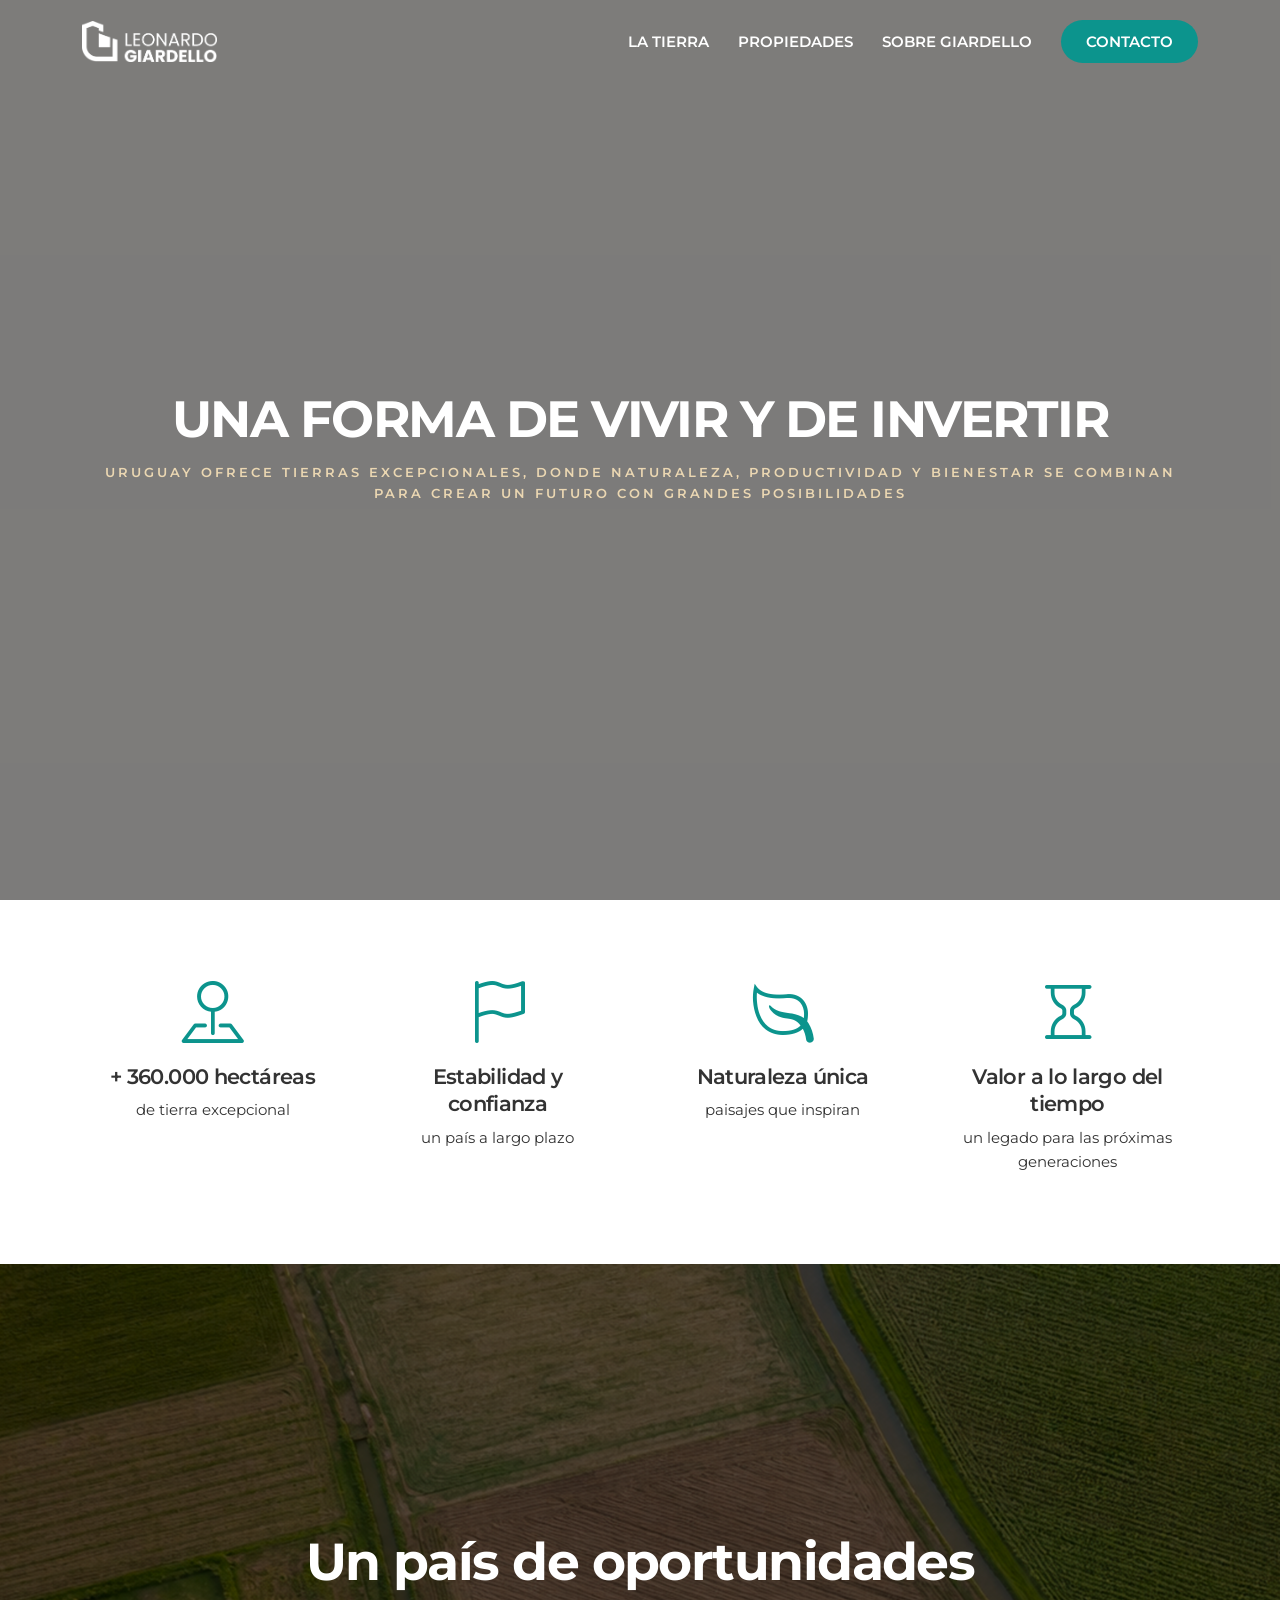
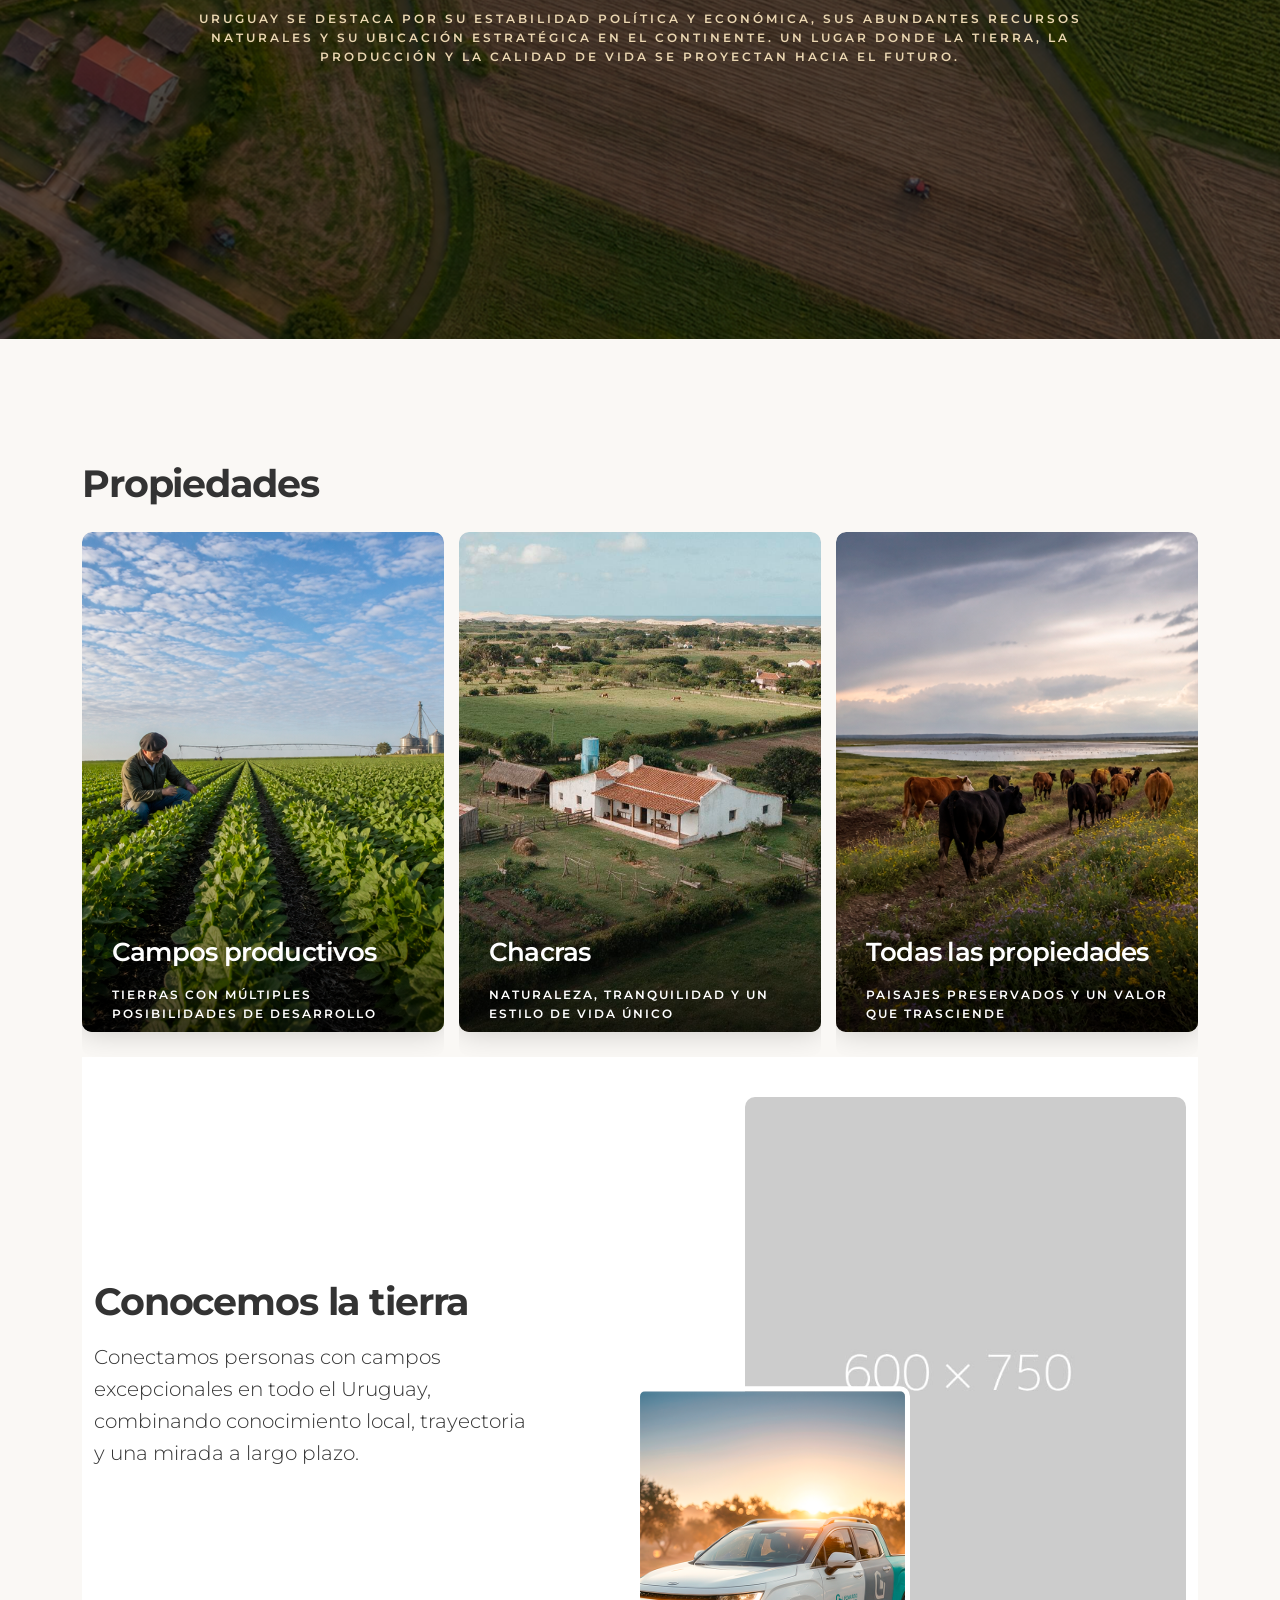
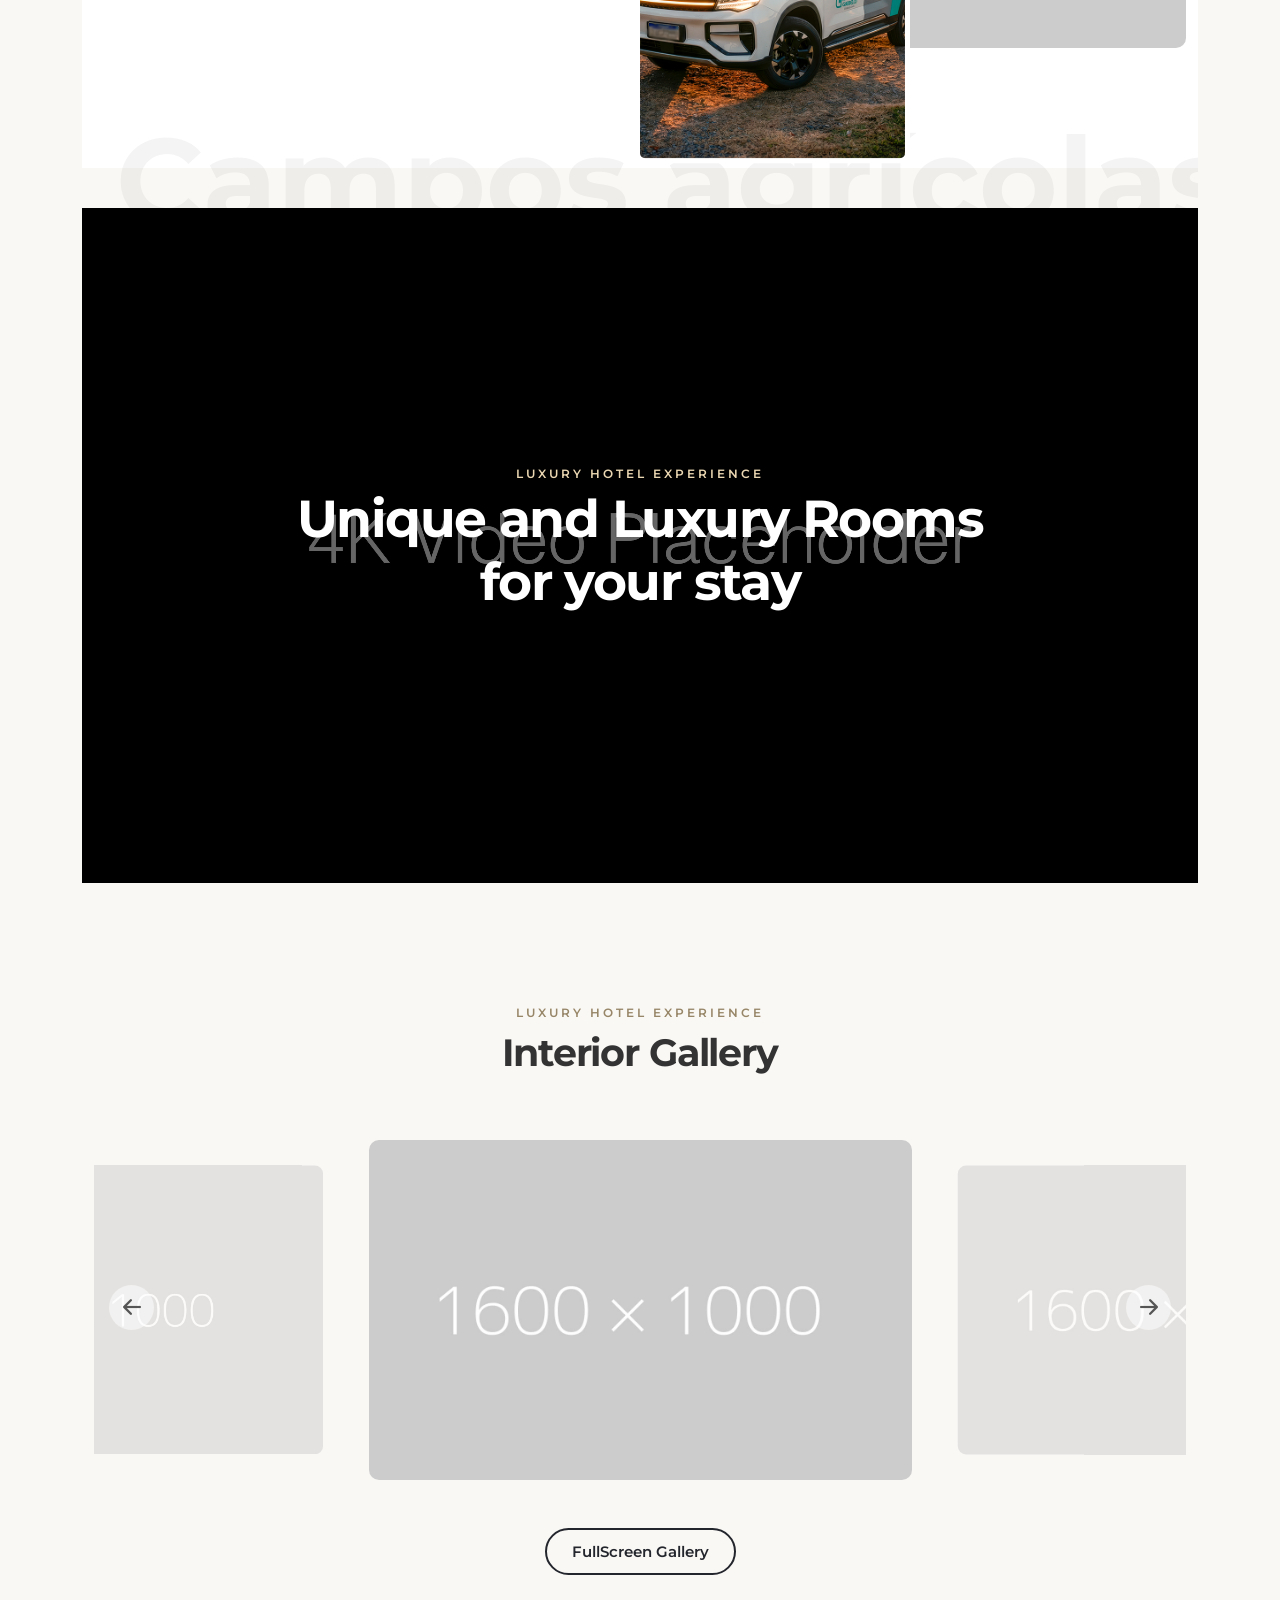
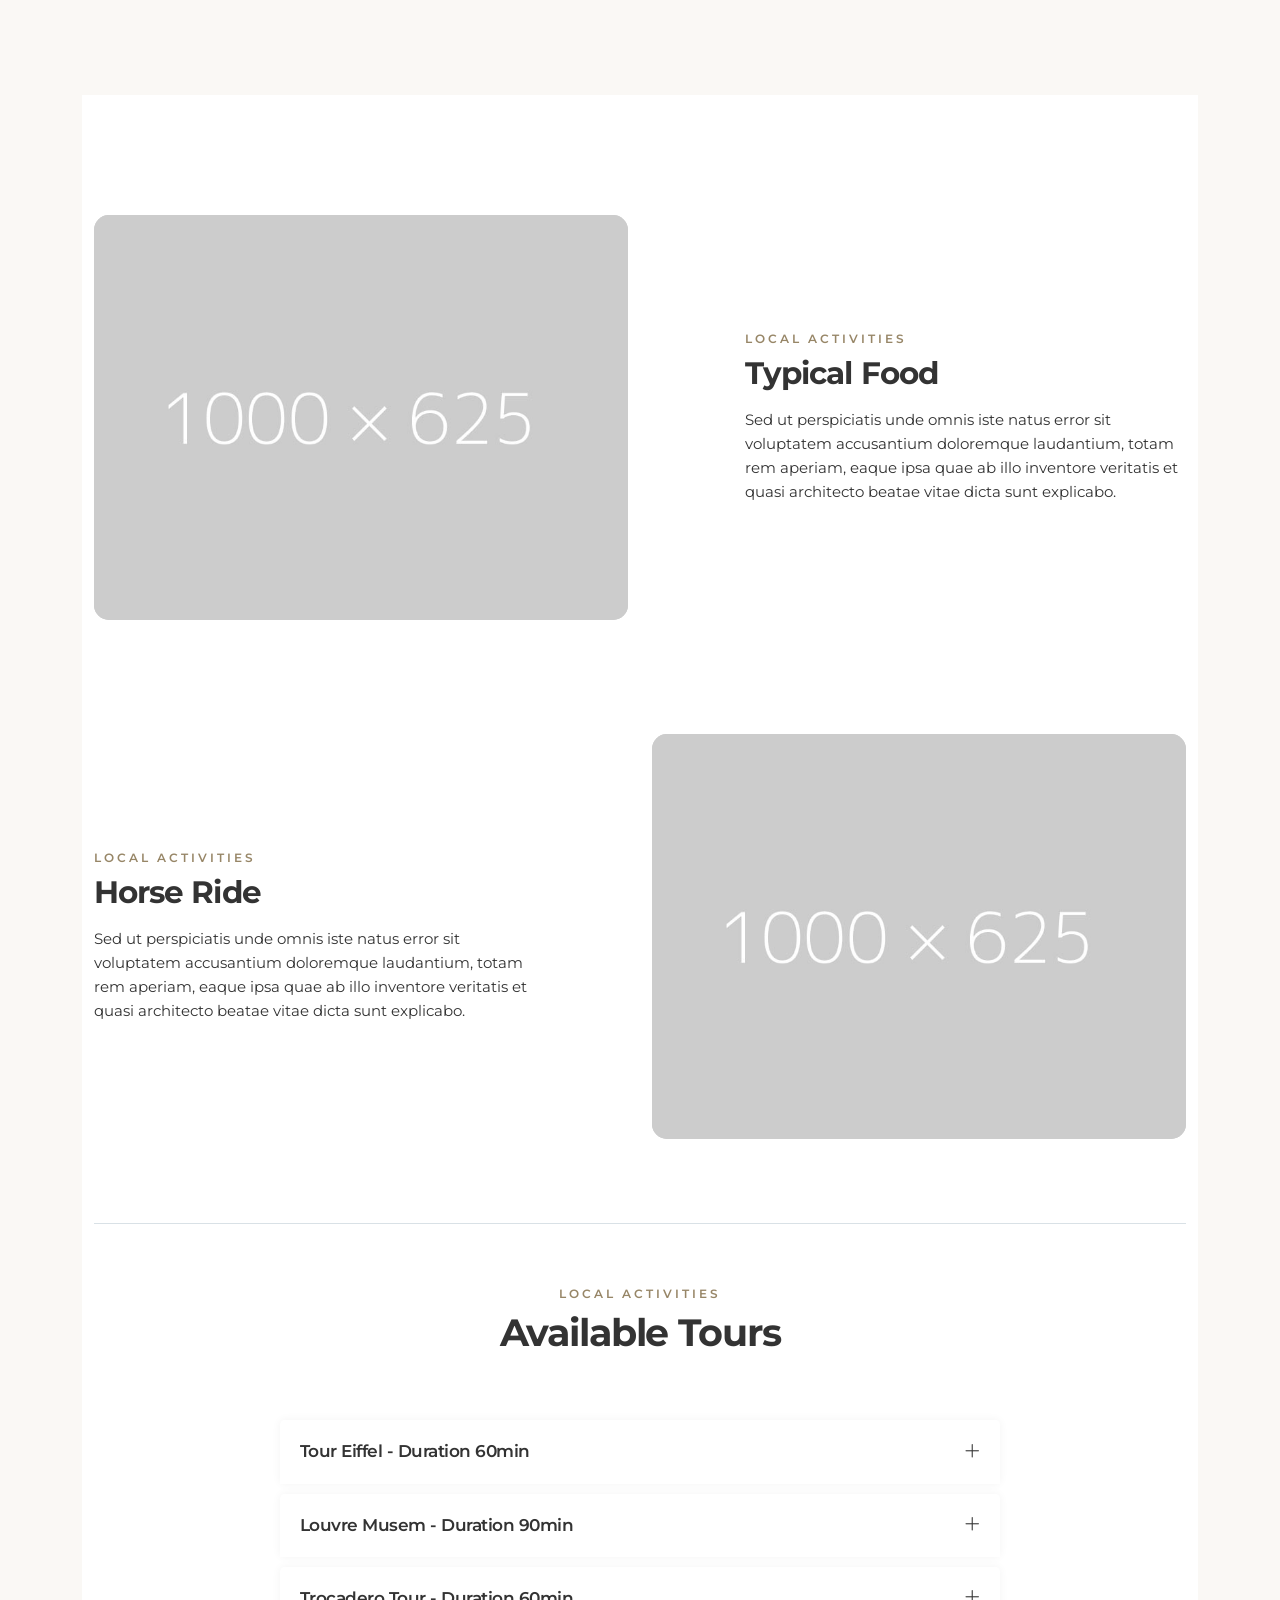
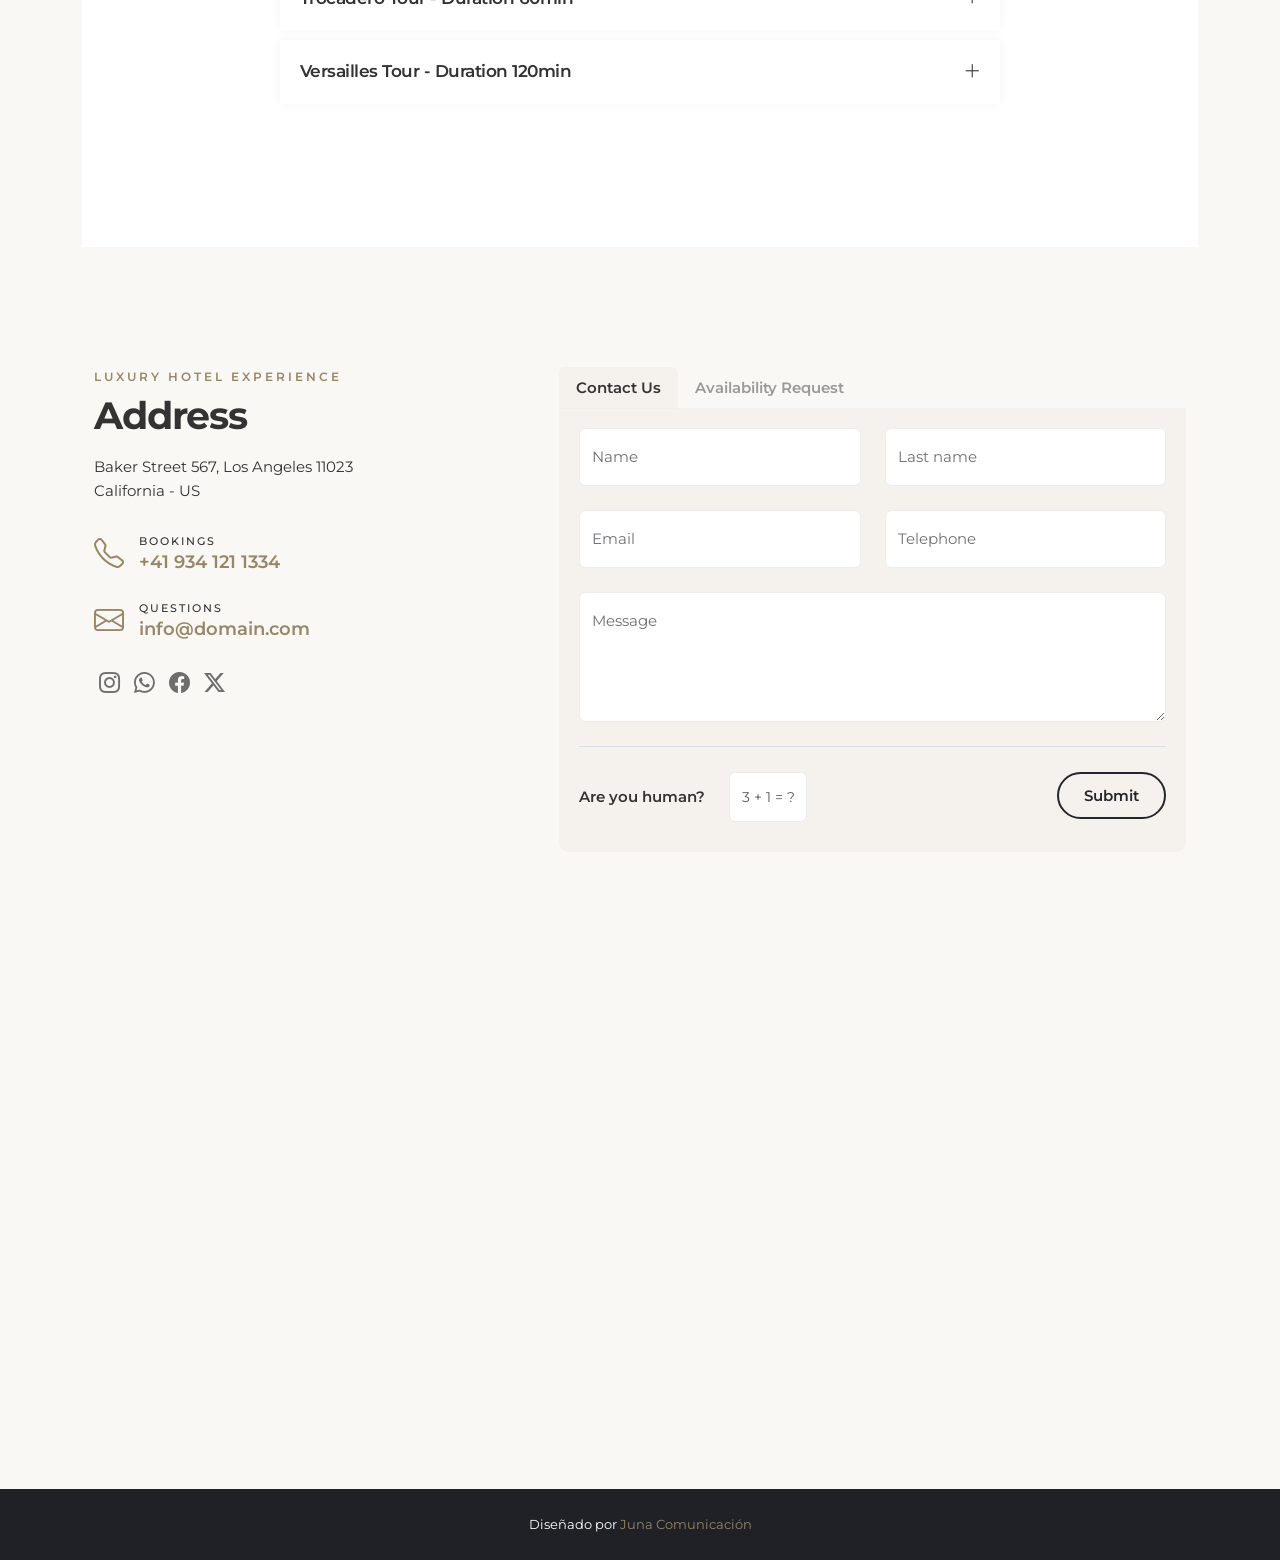
==== commit cae0cd01: "foto camioneta" ====
--- a/index.html
+++ b/index.html
@@ -50,8 +50,8 @@
                         <nav id="mainNav">
                             <ul>
                                 <li><a href="#about" class="js-scroll-trigger animated_link">LA TIERRA</a></li>
-                                <li><a href="#rooms" class="js-scroll-trigger animated_link">Rooms</a></li>
-                                <li><a href="#gallery" class="js-scroll-trigger animated_link">PROPIEDADEES</a></li>
+                                <!-- <li><a href="#rooms" class="js-scroll-trigger animated_link">Rooms</a></li> -->
+                                <li><a href="#gallery" class="js-scroll-trigger animated_link">PROPIEDADES</a></li>
                                 <li><a href="#amenities" class="js-scroll-trigger animated_link">SOBRE GIARDELLO</a></li>
                                 <li><a href="#contacts" class="js-scroll-trigger btn_1">CONTACTO</a></li>
                             </ul>
@@ -208,18 +208,18 @@
                     <div class="col-lg-5">
                         <div class="parallax_wrapper">
                             <img src="img/home_2.jpg" alt="" class="img-fluid rounded-img">
-                            <div data-cue="slideInUp" class="img_over"><span data-jarallax-element="-30"><img src="img/home_1.jpg" alt="" class="rounded-img"></span></div>
+                            <div data-cue="slideInUp" class="img_over"><span data-jarallax-element="-30"><img src="img/camioneta.png" alt="" class="rounded-img"></span></div>
                         </div>
                     </div>
                     <div class="col-lg-5">
                         <div class="intro">
                             <div class="title">
-                                <small>About us</small>
-                                <h2>Makes your self at home and enjoy a unique experience</h2>
-                            </div>
-                            <p class="lead">Vivamus volutpat eros pulvinar velit laoreet, sit amet egestas erat dignissim.</p>
-                            <p>Sed ut perspiciatis unde omnis iste natus error sit voluptatem accusantium doloremque laudantium, totam rem aperiam, eaque ipsa quae ab illo inventore veritatis et quasi architecto beatae vitae dicta sunt explicabo.</p>
-                            <p><em>Maria...the Owner</em></p>
+                                <!-- <small>About us</small> -->
+                                <h2>Conocemos la tierra</h2>
+                            </div>
+                            <p class="lead">Conectamos personas con campos excepcionales en todo el Uruguay, combinando conocimiento local, trayectoria y una mirada a largo plazo.</p>
+                            <!-- <p>Sed ut perspiciatis unde omnis iste natus error sit voluptatem accusantium doloremque laudantium, totam rem aperiam, eaque ipsa quae ab illo inventore veritatis et quasi architecto beatae vitae dicta sunt explicabo.</p> -->
+                            <!-- <p><em>Maria...the Owner</em></p> -->
                         </div>
                     </div>
                 </div>
@@ -280,7 +280,7 @@
             </div>
         </div>-->
 
-            <div class="title text-center mb-5 add_top_90">
+        <!--    <div class="title text-center mb-5 add_top_90">
                 <small data-cue="slideInUp">Luxury Hotel Experience</small>
                 <h2 data-cue="slideInUp" data-delay="100">Main Facilities</h2>
             </div>
@@ -314,7 +314,7 @@
                     </div>
                 </div>
             </div>
-        </div>
+        </div>-->
 
         <div class="marquee">
             <div class="track">
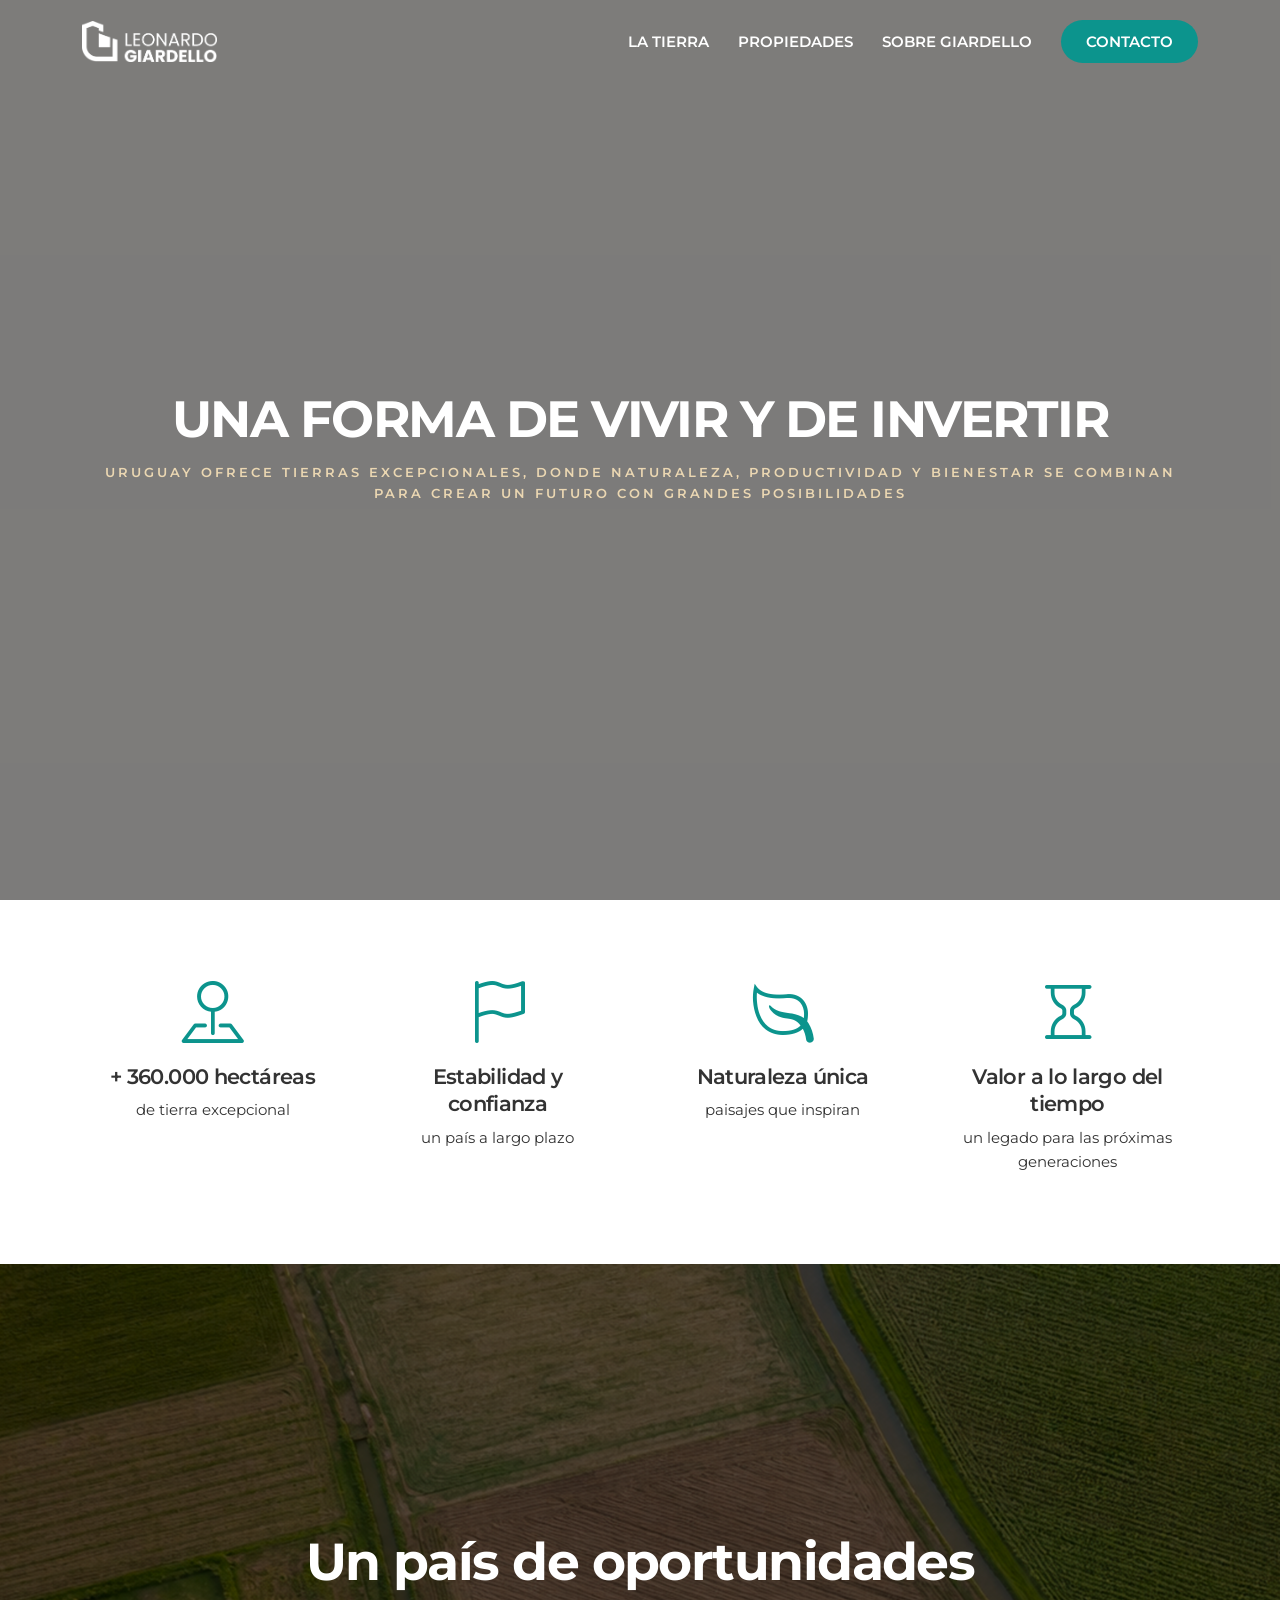
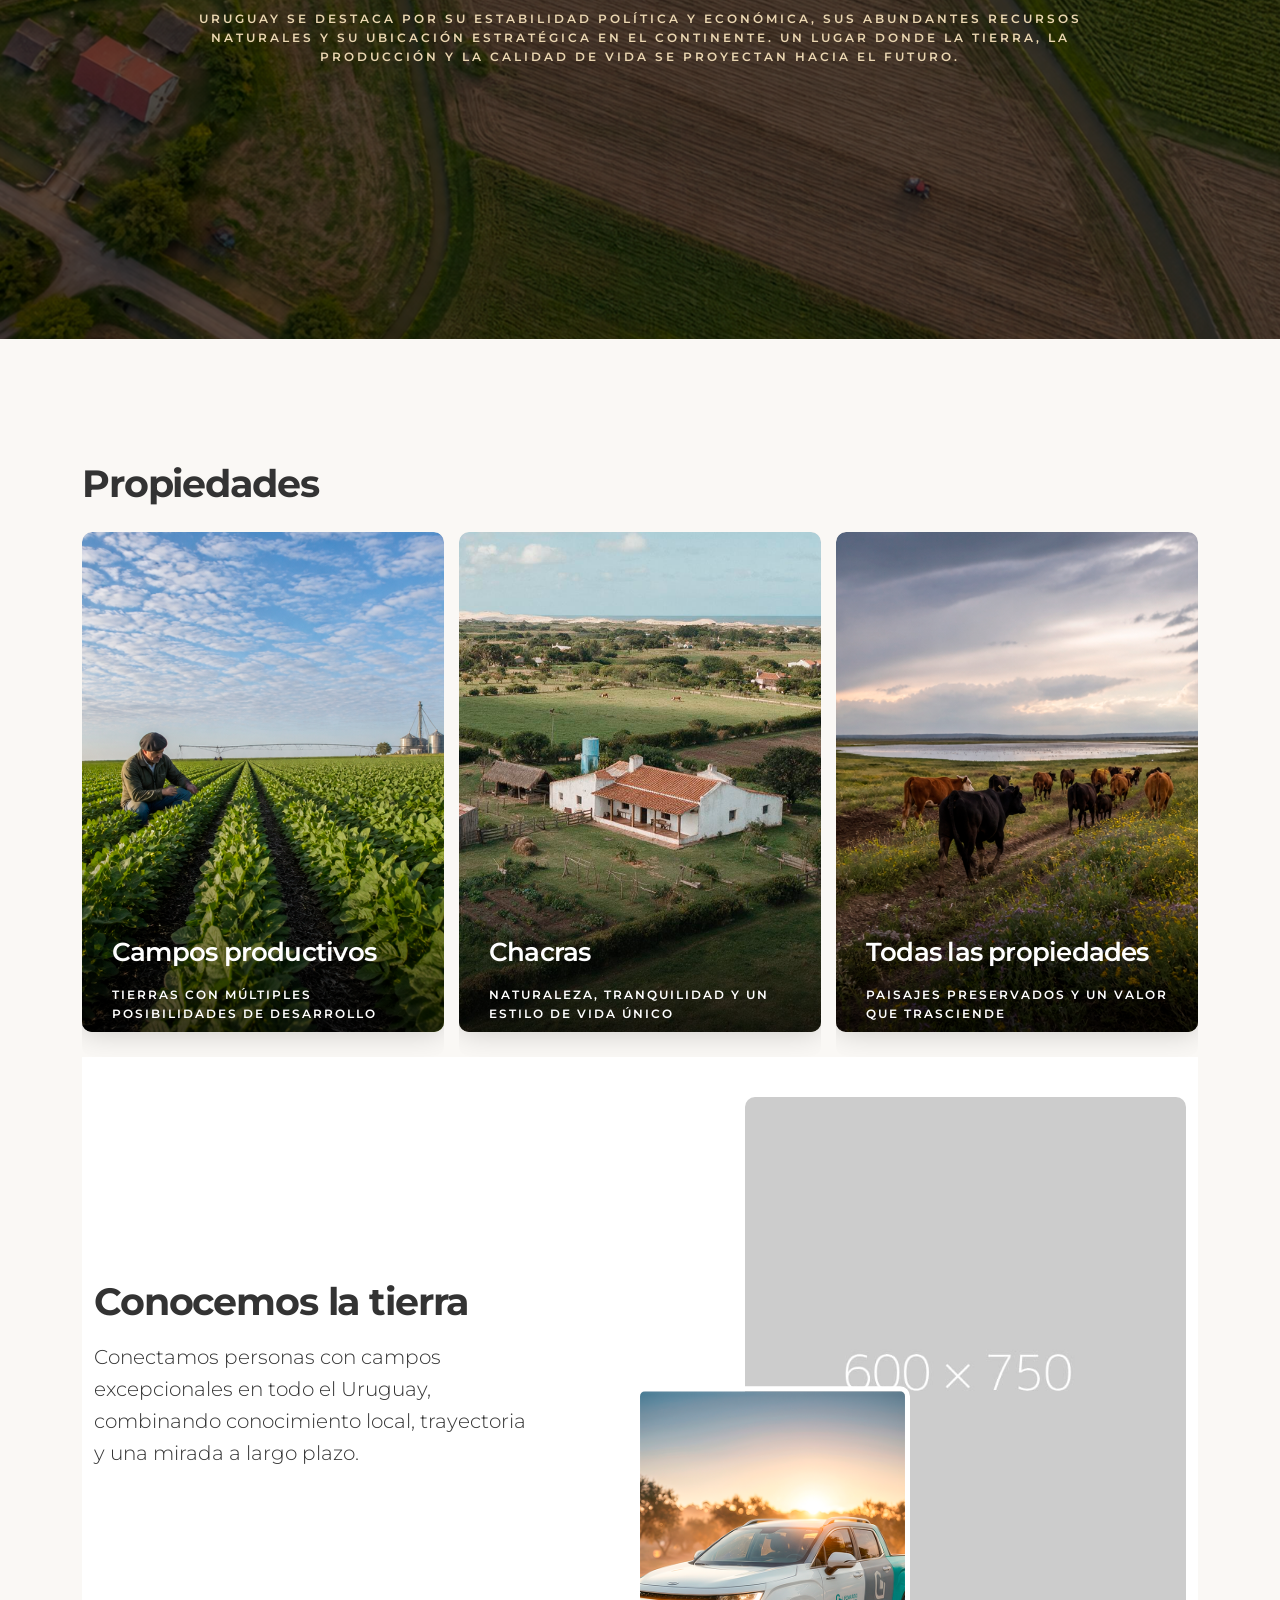
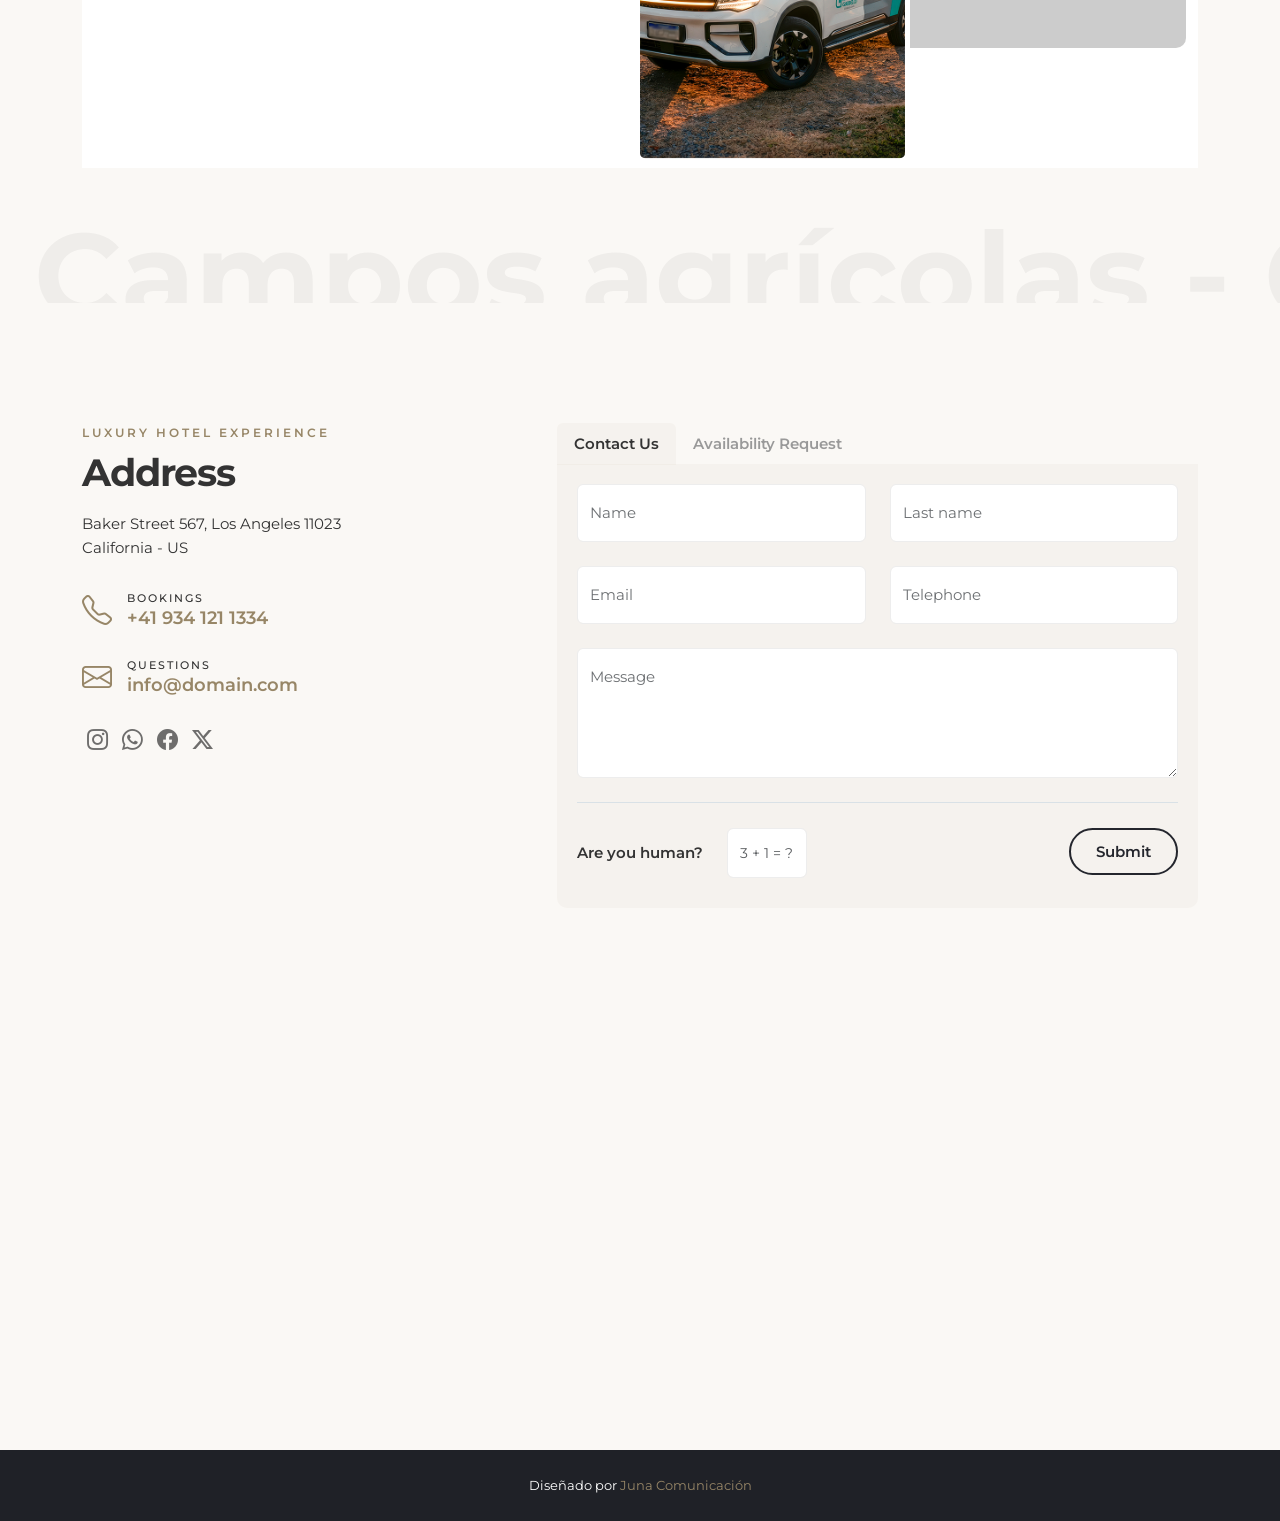
==== commit 26cc2808: "secciones borradas" ====
--- a/index.html
+++ b/index.html
@@ -313,8 +313,8 @@
                         <p>Nam libero tempore, cum soluta nobis est eligendi optio cumque nihil impedit quo minus.</p>
                     </div>
                 </div>
-            </div>
-        </div>-->
+            </div>-->
+        </div>
 
         <div class="marquee">
             <div class="track">
@@ -322,7 +322,7 @@
             </div>
         </div>
 
-        <div class="bg_white">
+        <!--<div class="bg_white">
             <div class="pinned-image pinned-image--medium">
                 <div class="pinned-image__container" id="section_video">
                     <video loop="loop" muted="muted" id="video_home">
@@ -339,9 +339,9 @@
                     </div>
                 </div>
             </div>
-        </div>
-
-        <div class="container margin_120" id="gallery">
+        </div>-->
+
+        <!--<div class="container margin_120" id="gallery">
             <div class="row">
                 <div class="title col-12 text-center mb-5">
                     <small data-cue="slideInUp">Luxury Hotel Experience</small>
@@ -376,9 +376,9 @@
                 <a data-fslightbox="gallery_1" data-type="image" href="img/gallery/4.jpg"></a>
                 <a data-fslightbox="gallery_1" data-type="image" href="img/gallery/5.jpg"></a>
             </div>
-        </div>
-
-        <div class="bg_white" id="amenities">
+        </div>-->
+
+        <!--<div class="bg_white" id="amenities">
             <div class="container margin_120_95">
                 <div class="row justify-content-between d-flex align-items-center add_bottom_90">
                     <div class="col-lg-6">
@@ -486,7 +486,7 @@
                     </div>
                 </div>
             </div>
-        </div>
+        </div>-->
 
         <div class="container margin_120_95" id="contacts">
             <div class="row justify-content-between">
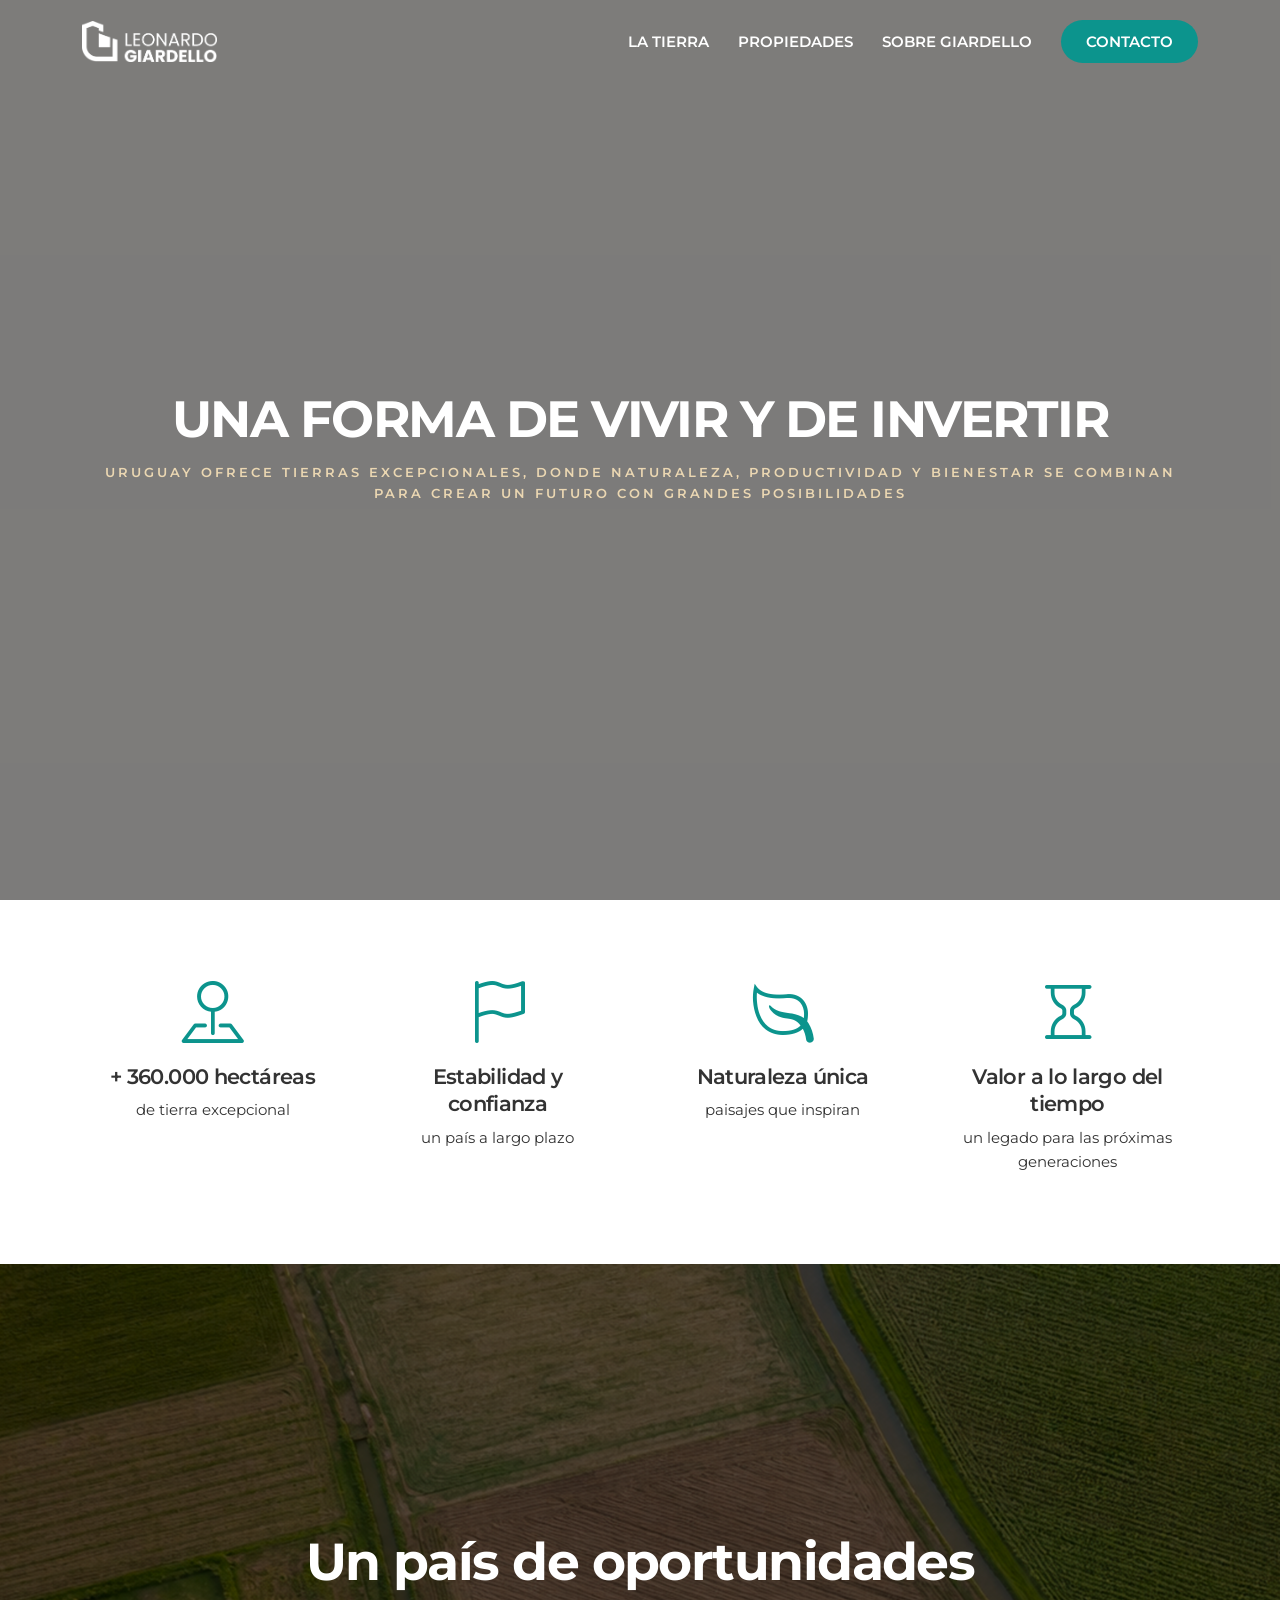
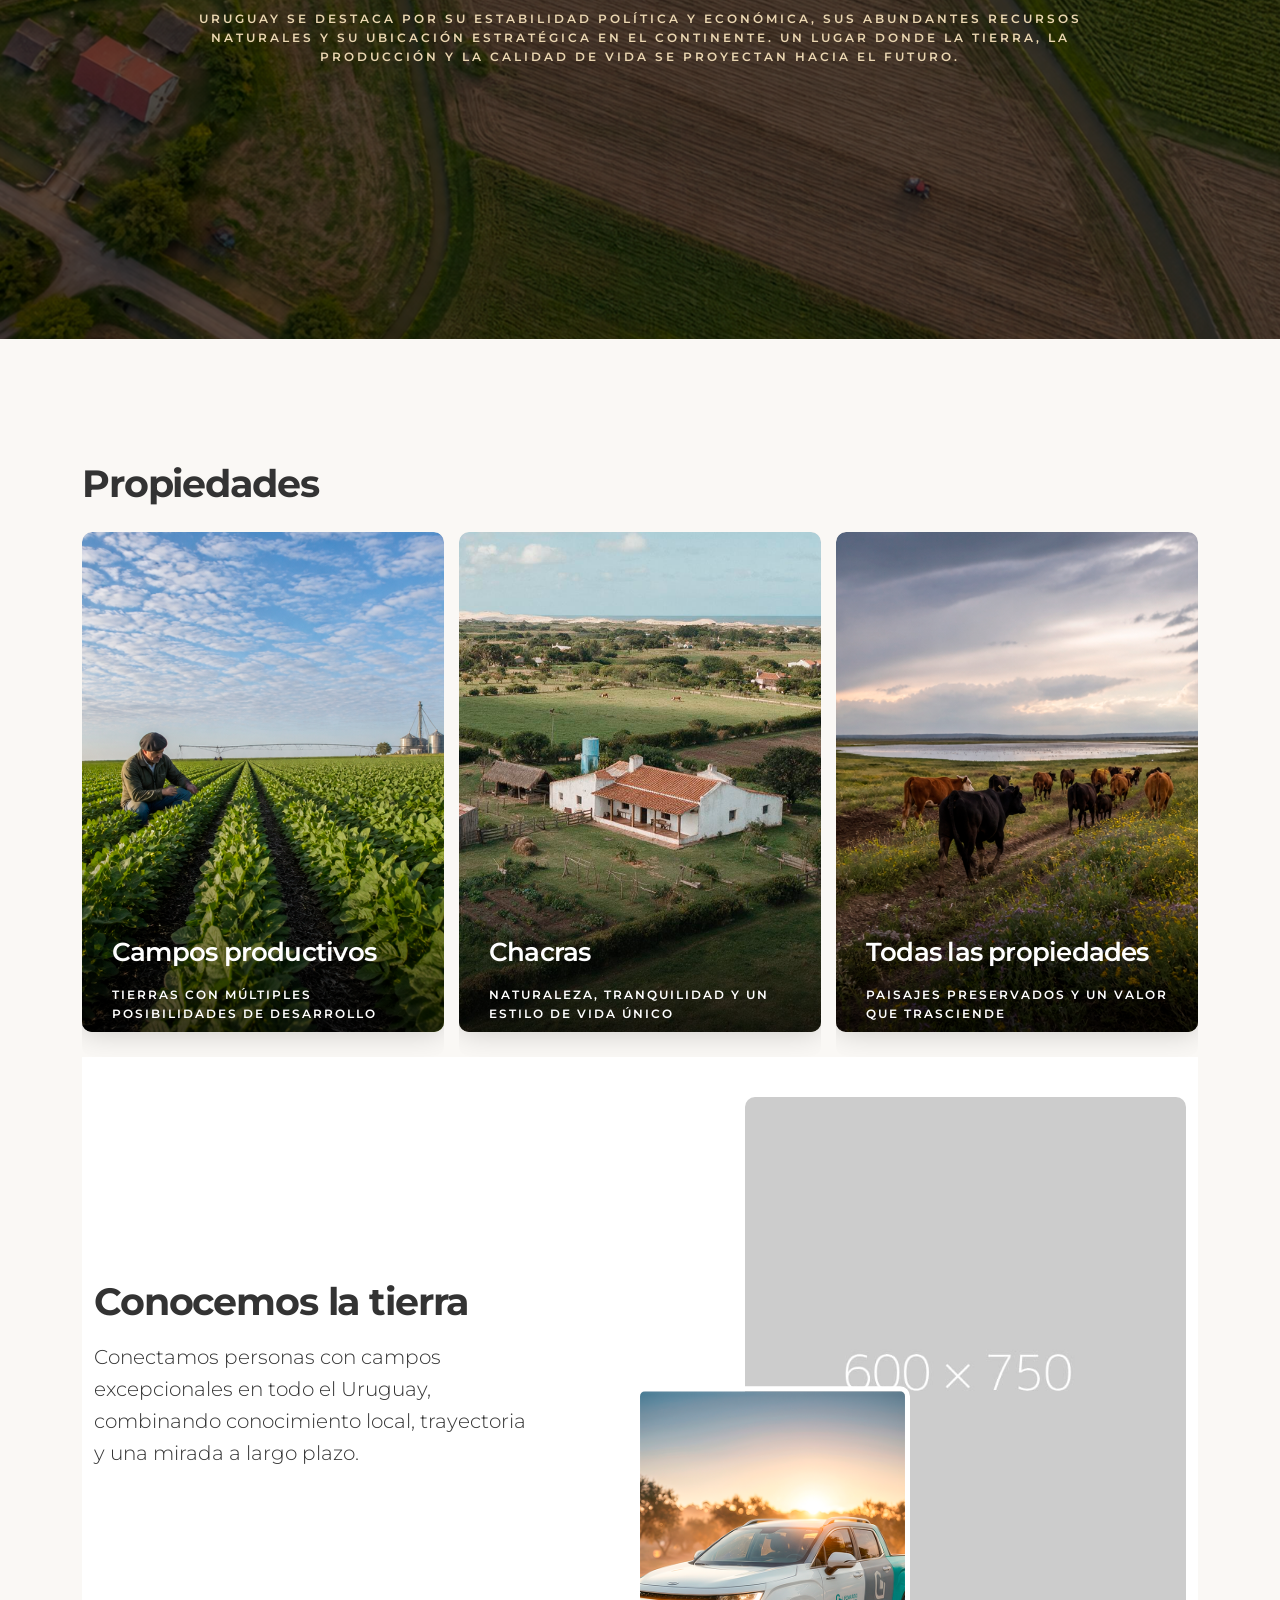
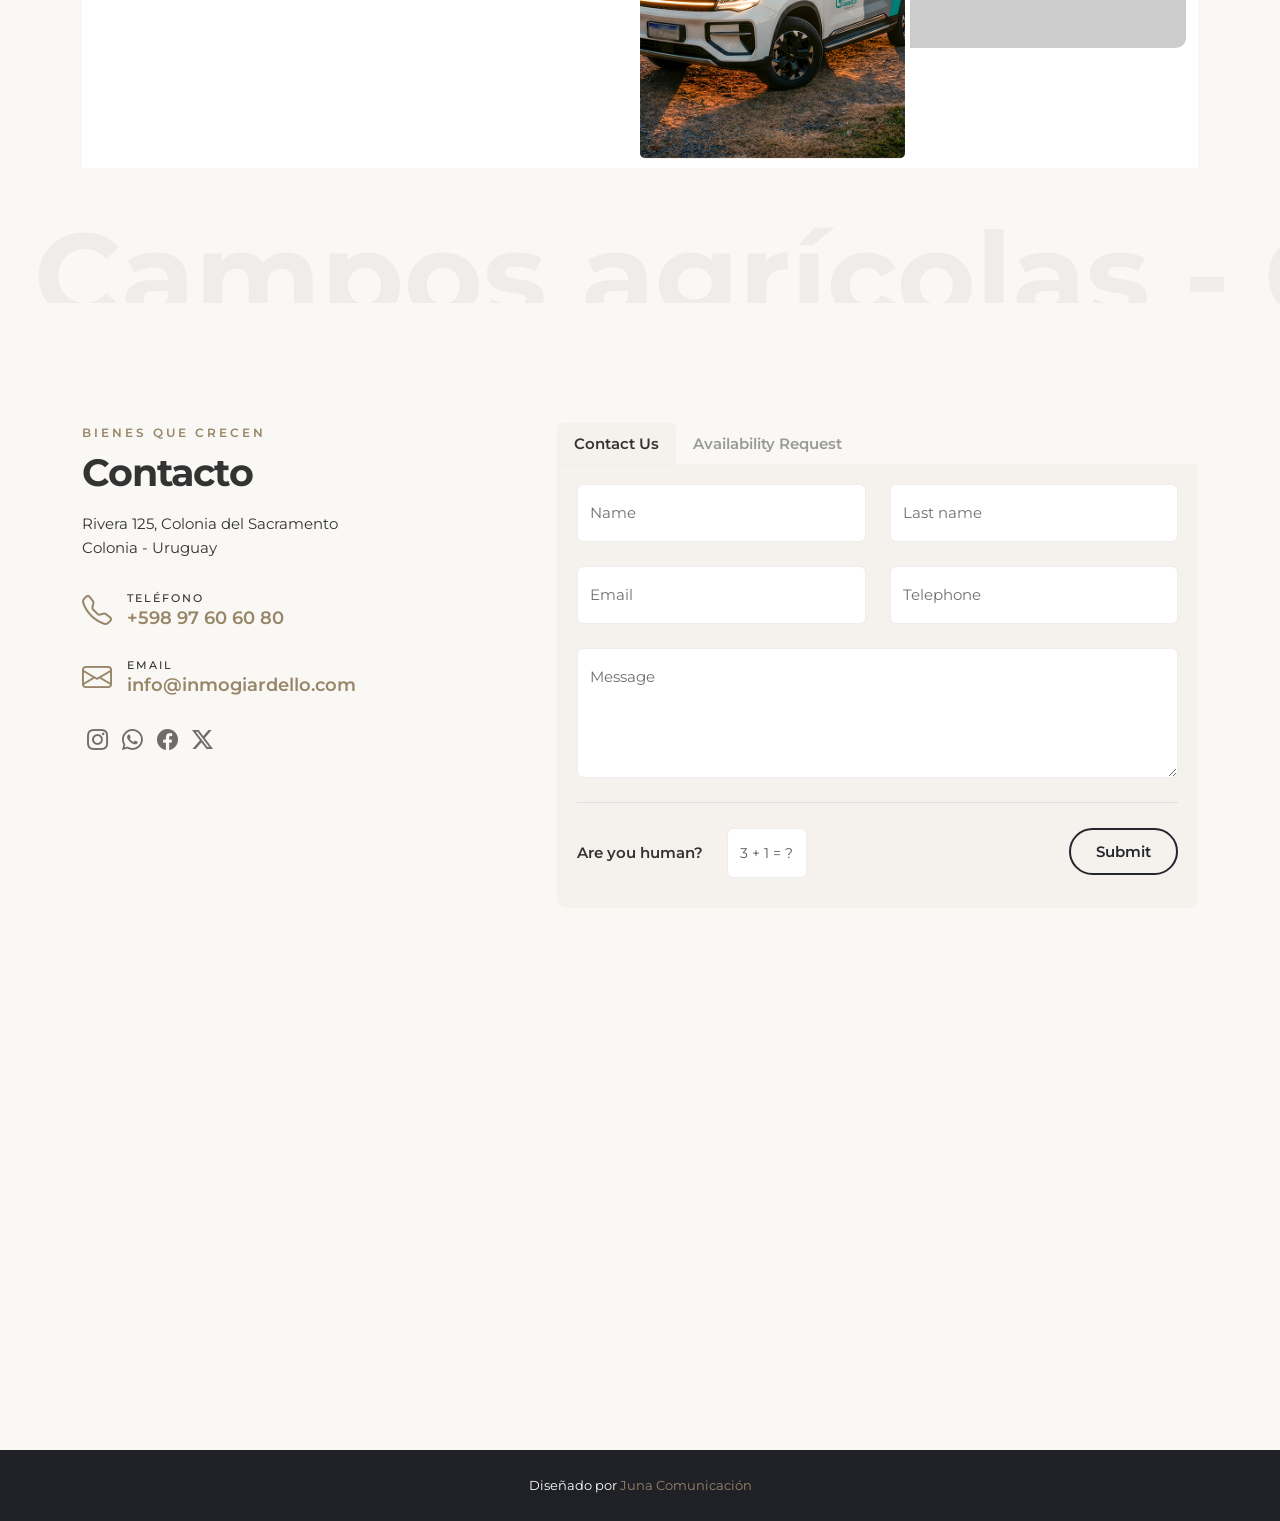
==== commit 761e419d: "contacto" ====
--- a/index.html
+++ b/index.html
@@ -493,12 +493,12 @@
                 <div class="col-xl-4">
                     <div data-cue="slideInUp">
                         <div class="title">
-                            <small>Luxury Hotel Experience</small>
-                            <h2>Address</h2>
-                        </div>
-                        <p>Baker Street 567, Los Angeles 11023<br>California - US</p>
-                        <div class="phone_element no_borders"><a href="tel://423424234"><i class="bi bi-telephone"></i><span><em>Bookings</em>+41 934 121 1334</span></a></div>
-                        <div class="phone_element no_borders"><a href="mailto:info@domain.com"><i class="bi bi-envelope"></i><span><em>Questions</em>info@domain.com</span></a></div>
+                            <small>Bienes que crecen</small>
+                            <h2>Contacto</h2>
+                        </div>
+                        <p>Rivera 125, Colonia del Sacramento<br>Colonia - Uruguay</p>
+                        <div class="phone_element no_borders"><a href="tel://+59897606080"><i class="bi bi-telephone"></i><span><em>Teléfono</em>+598 97 60 60 80</span></a></div>
+                        <div class="phone_element no_borders"><a href="mailto:info@inmogiardello.com"><i class="bi bi-envelope"></i><span><em>Email</em>info@inmogiardello.com</span></a></div>
                         <div class="social mt-1">
                             <ul>
                                 <li><a href="#0"><i class="bi bi-instagram"></i></a></li>
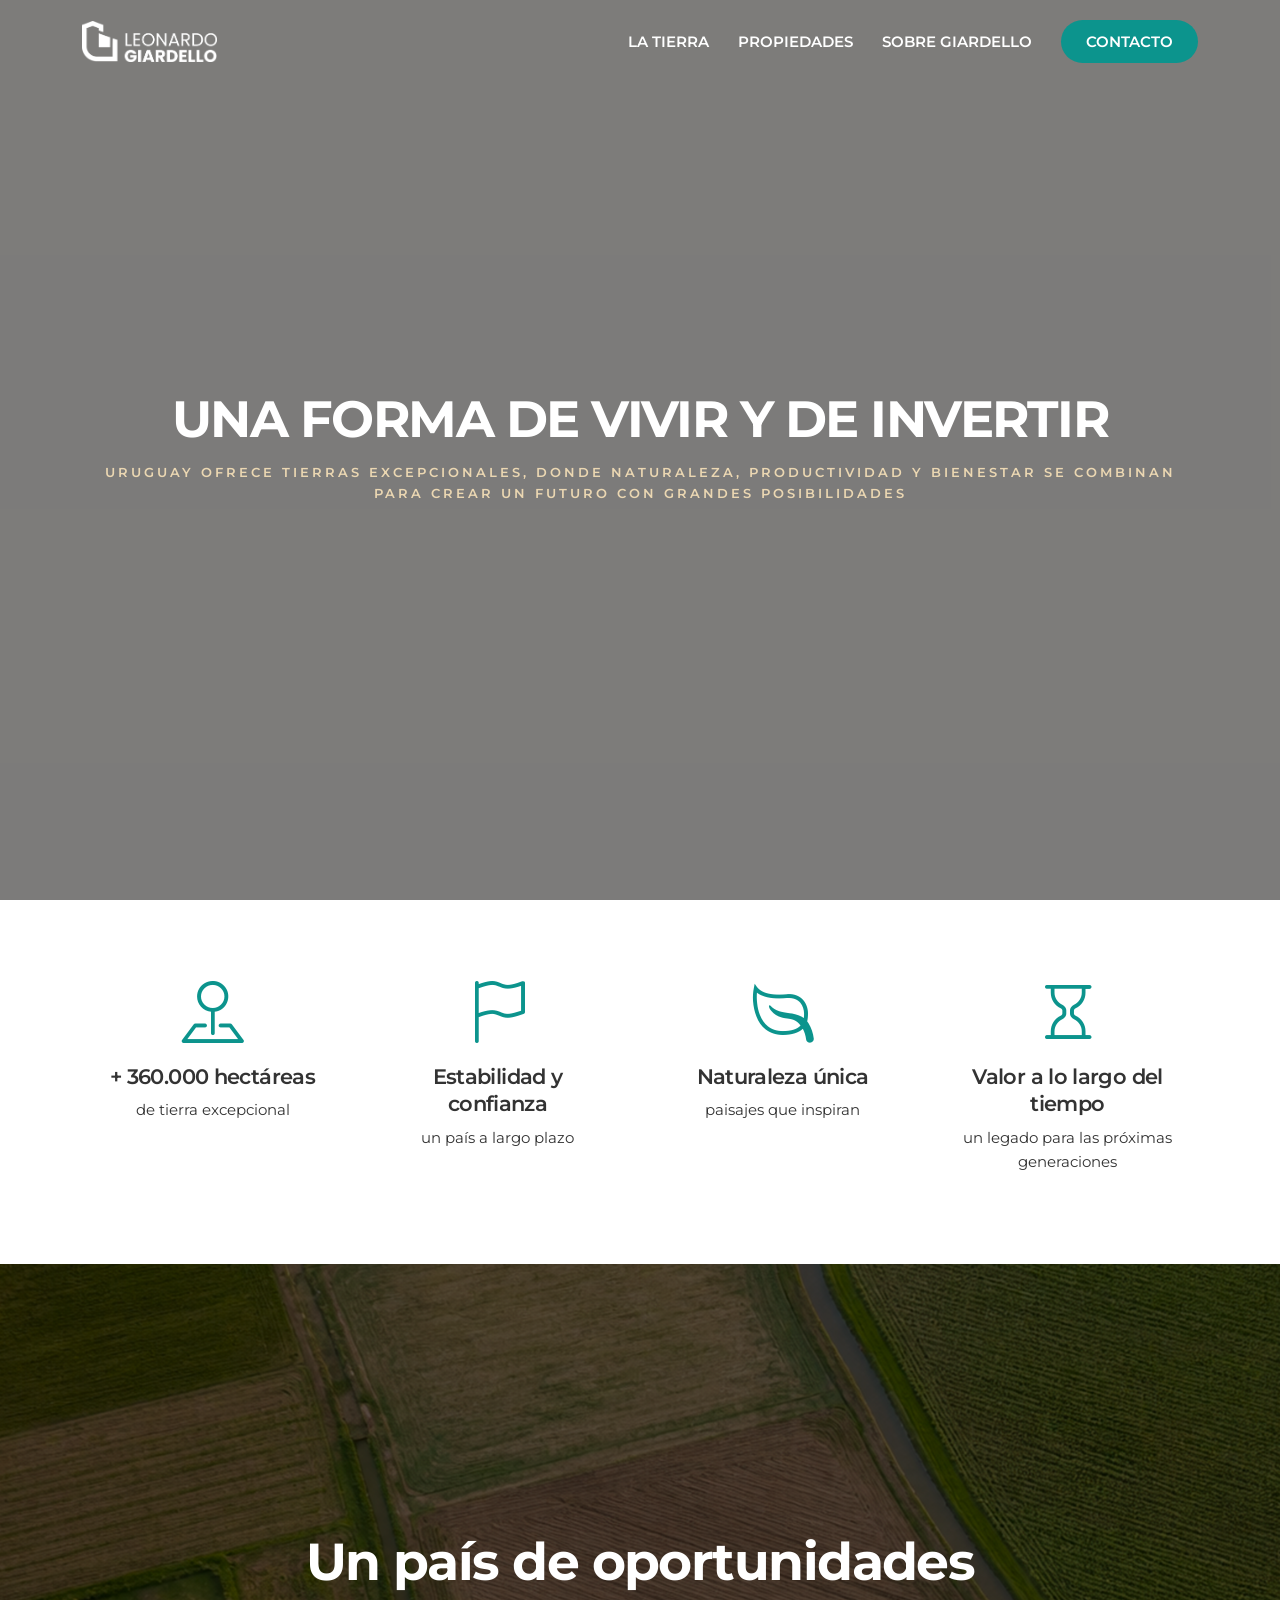
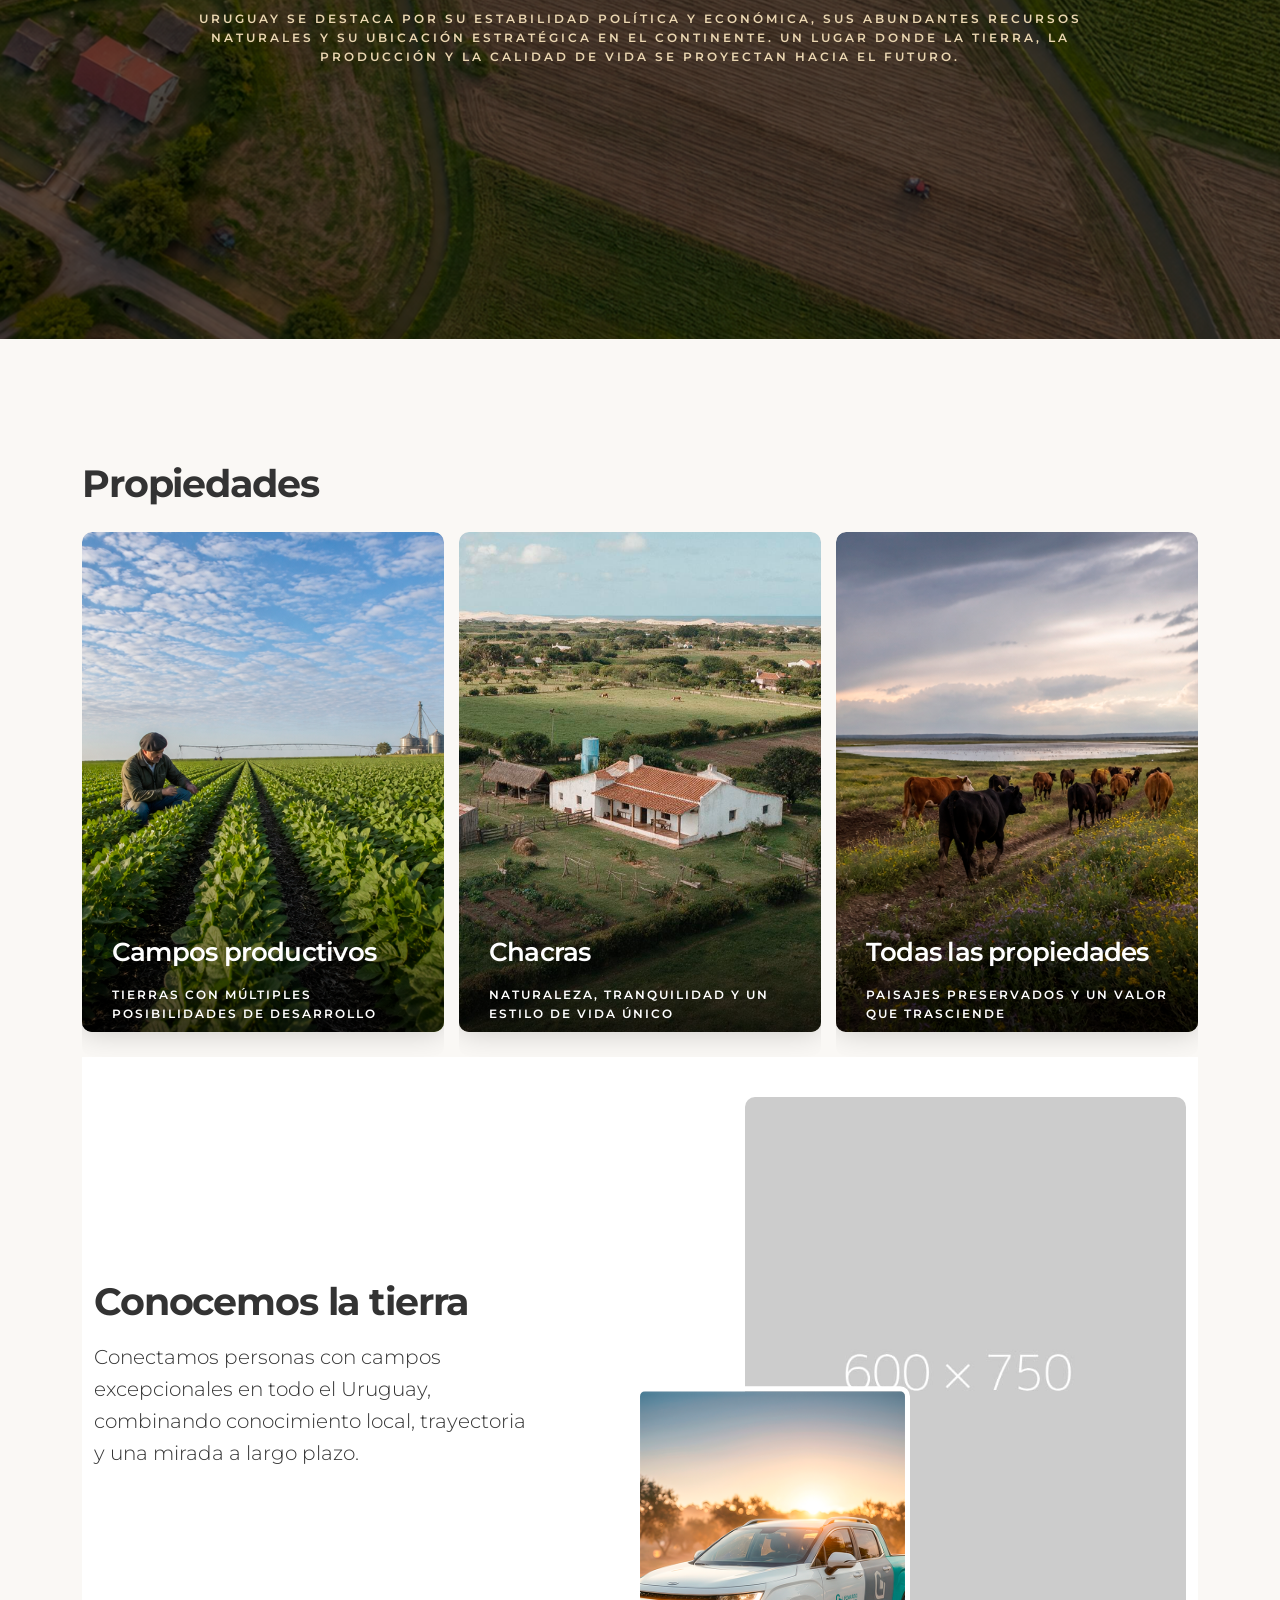
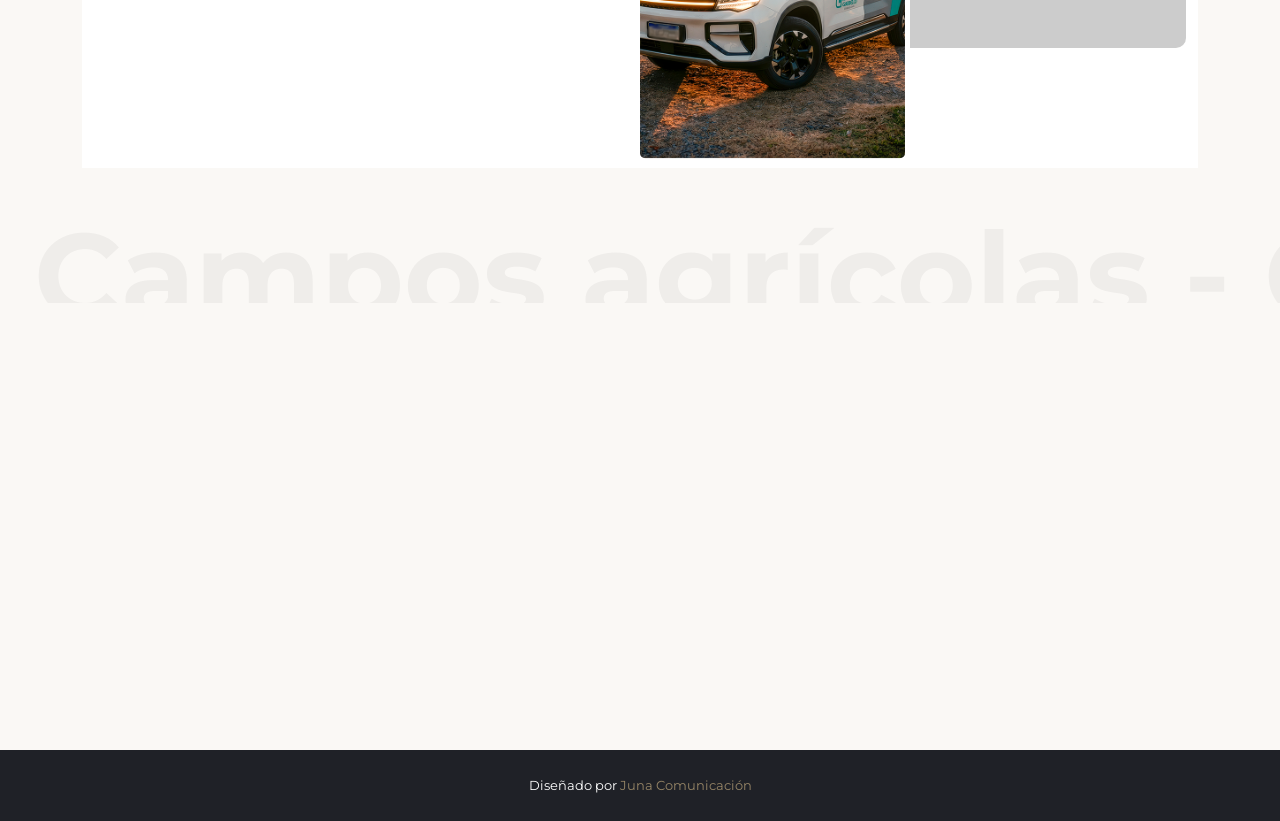
==== commit c500ae81: "final?" ====
--- a/index.html
+++ b/index.html
@@ -53,7 +53,7 @@
                                 <!-- <li><a href="#rooms" class="js-scroll-trigger animated_link">Rooms</a></li> -->
                                 <li><a href="#gallery" class="js-scroll-trigger animated_link">PROPIEDADES</a></li>
                                 <li><a href="#amenities" class="js-scroll-trigger animated_link">SOBRE GIARDELLO</a></li>
-                                <li><a href="#contacts" class="js-scroll-trigger btn_1">CONTACTO</a></li>
+                                <li><a href="https://www.inmogiardello.com/Contacto" class="js-scroll-trigger btn_1">CONTACTO</a></li>
                             </ul>
                         </nav>
                     </div>
@@ -488,7 +488,7 @@
             </div>
         </div>-->
 
-        <div class="container margin_120_95" id="contacts">
+        <!--<div class="container margin_120_95" id="contacts">
             <div class="row justify-content-between">
                 <div class="col-xl-4">
                     <div data-cue="slideInUp">
@@ -501,10 +501,10 @@
                         <div class="phone_element no_borders"><a href="mailto:info@inmogiardello.com"><i class="bi bi-envelope"></i><span><em>Email</em>info@inmogiardello.com</span></a></div>
                         <div class="social mt-1">
                             <ul>
-                                <li><a href="#0"><i class="bi bi-instagram"></i></a></li>
-                                <li><a href="#0"><i class="bi bi-whatsapp"></i></a></li>
-                                <li><a href="#0"><i class="bi bi-facebook"></i></a></li>
-                                <li><a href="#0"><i class="bi bi-twitter-x"></i></a></li>
+                                <li><a href="https://www.instagram.com/leonardogiardello.inmobiliaria/" target="_blank"><i class="bi bi-instagram"></i></a></li>
+                                <li><a href="#0"><i class="bi bi-whatsapp"></i></a></li> 
+                                <li><a href="https://www.facebook.com/InmobiliariaEnColonia" target="_blank"><i class="bi bi-facebook"></i></a></li>
+                                <li><a href="#0"><i class="bi bi-twitter-x"></i></a></li> 
                             </ul>
                         </div>
                     </div>
@@ -645,7 +645,7 @@
                     </div>
                 </div>
             </div>
-        </div>
+        </div>-->
 
     </main>
 
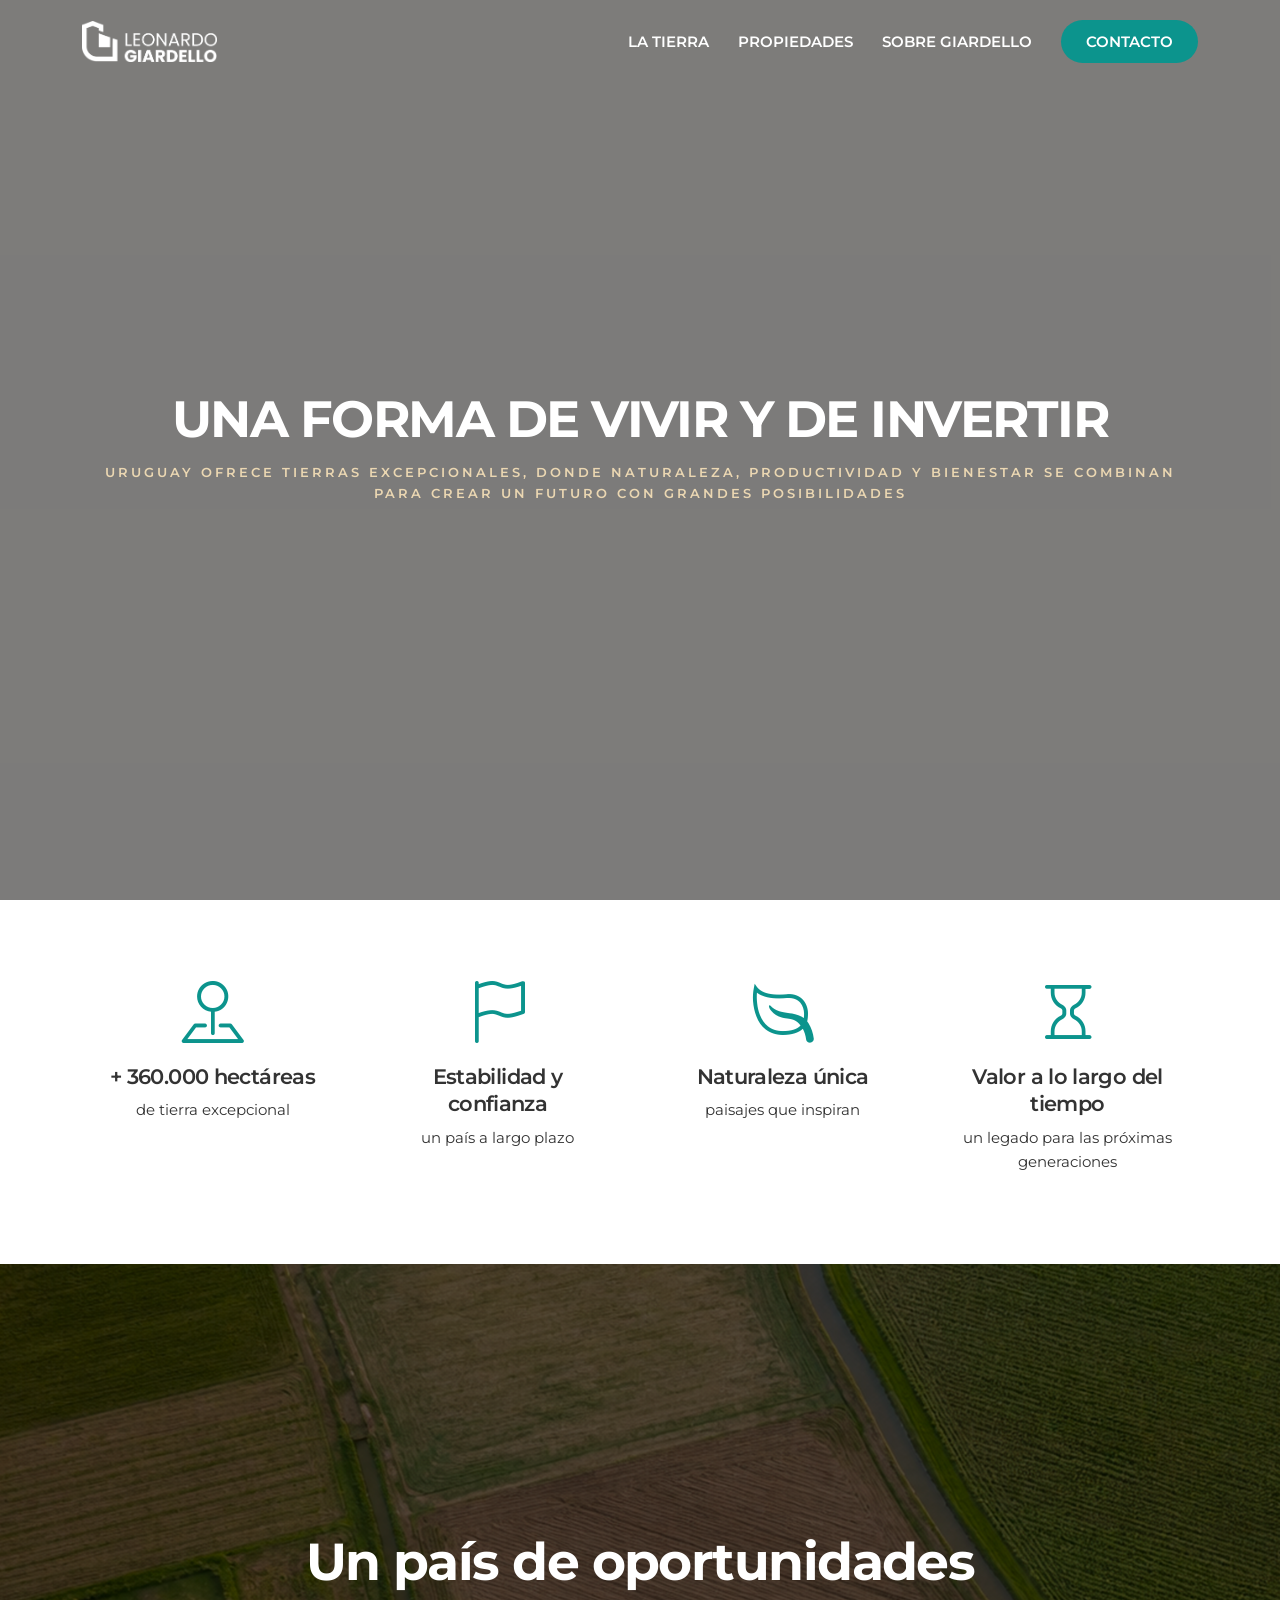
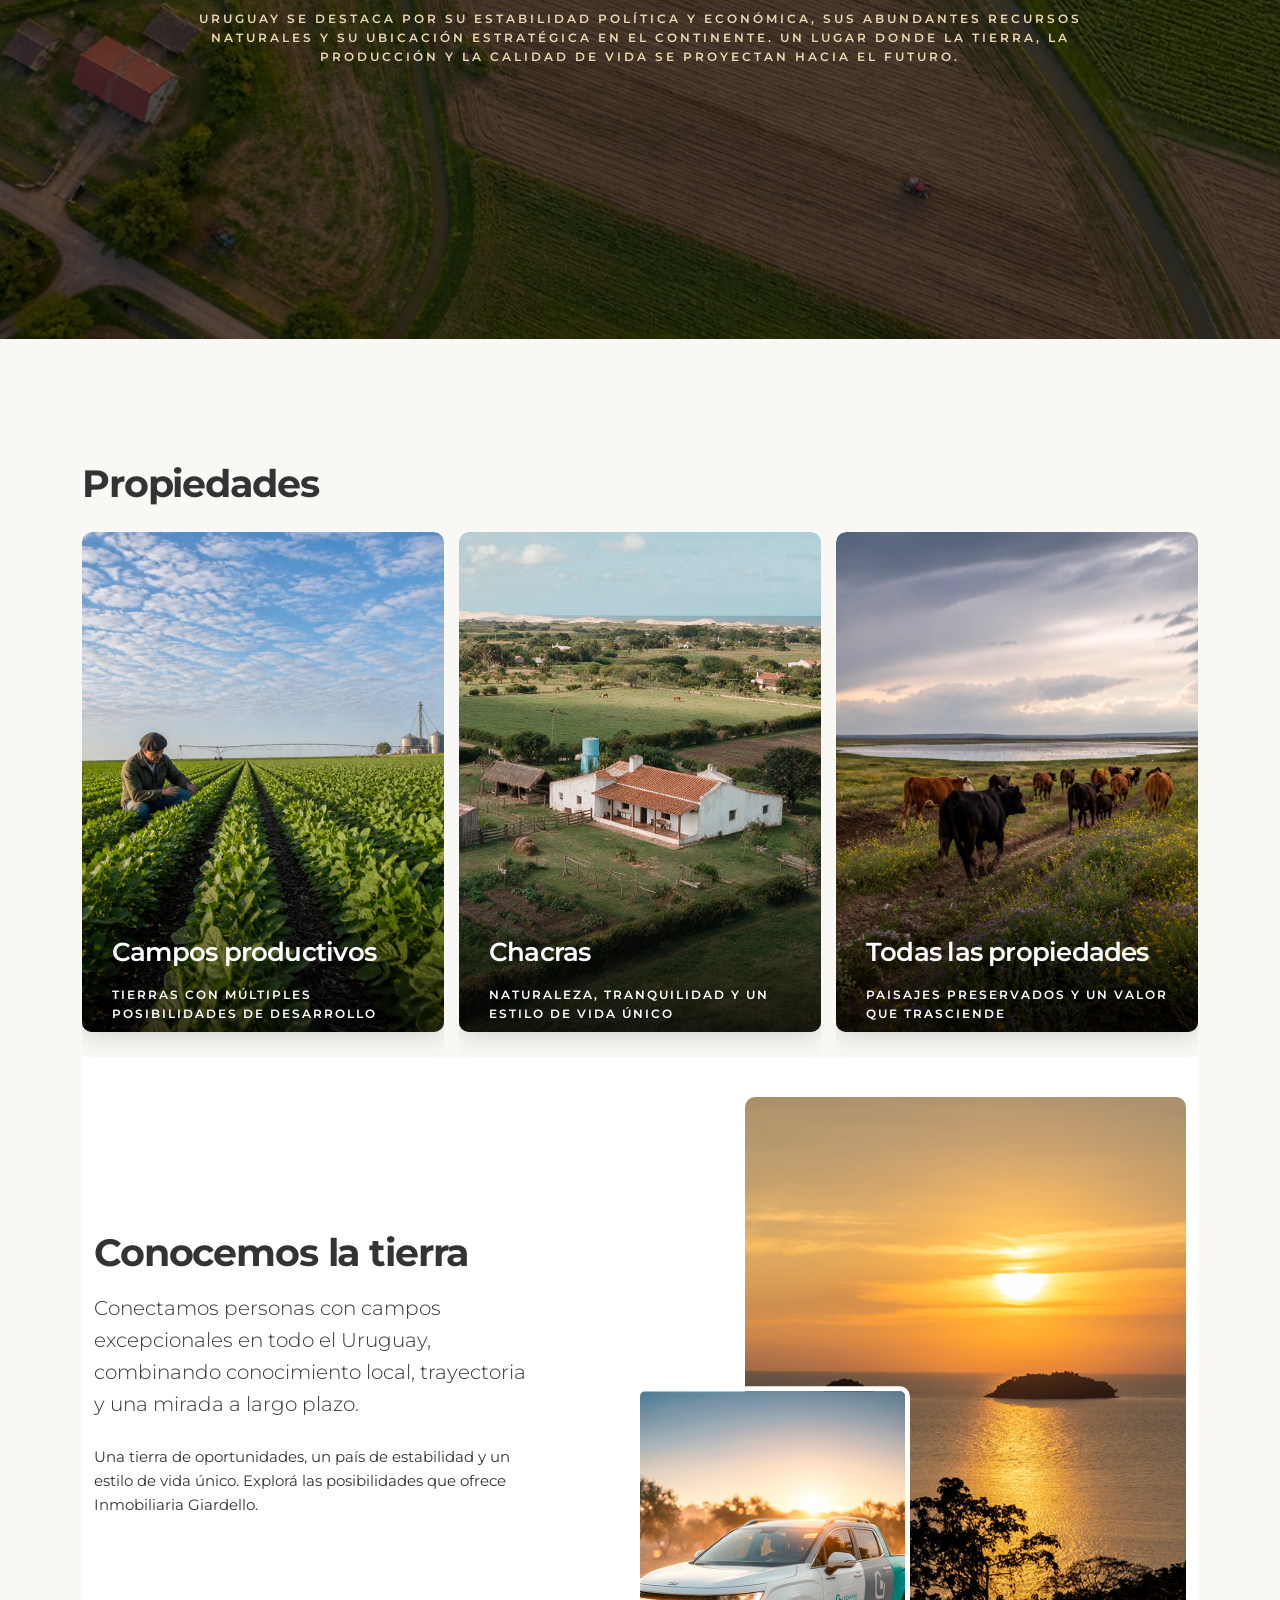
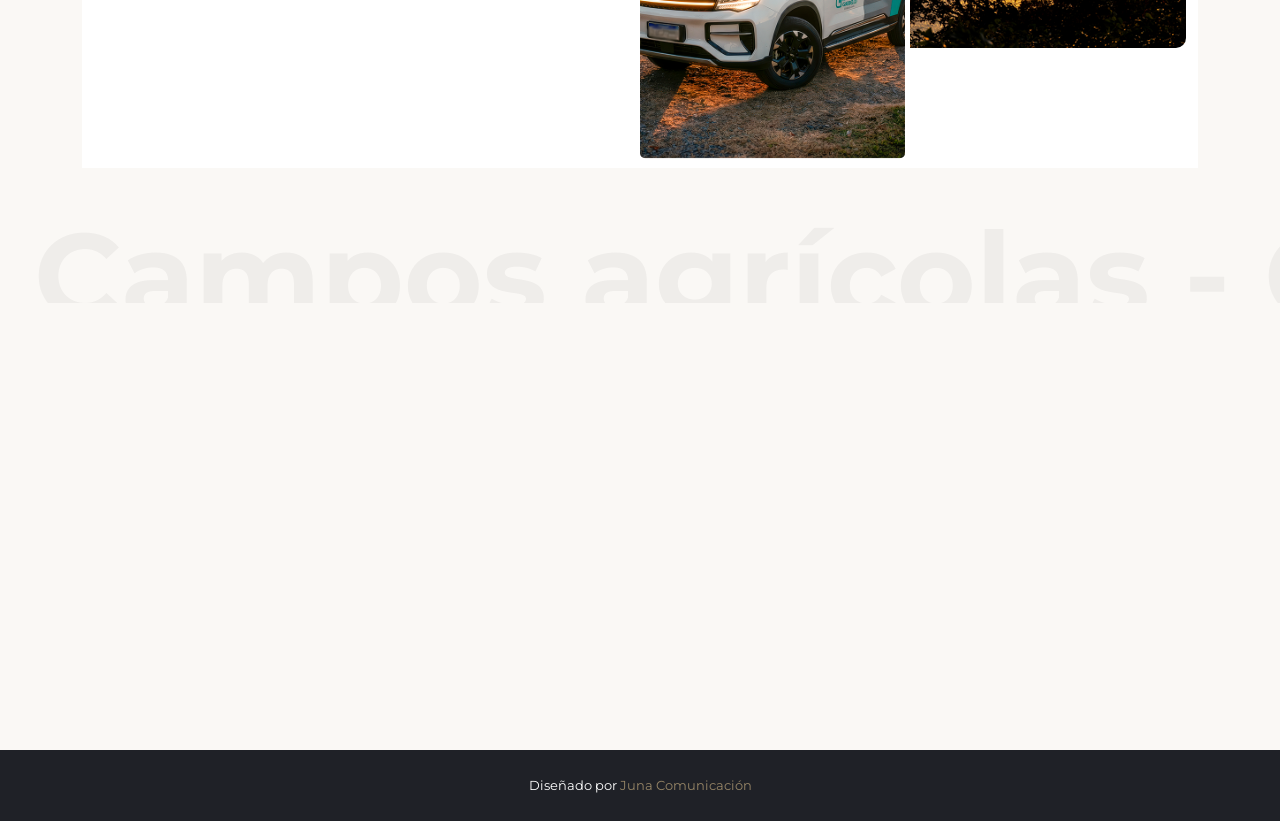
==== commit b1cbd672: "final" ====
--- a/index.html
+++ b/index.html
@@ -207,7 +207,7 @@
                 <div class="row justify-content-between flex-lg-row-reverse align-items-center">
                     <div class="col-lg-5">
                         <div class="parallax_wrapper">
-                            <img src="img/home_2.jpg" alt="" class="img-fluid rounded-img">
+                            <img src="img/atardecer.png" alt="" class="img-fluid rounded-img">
                             <div data-cue="slideInUp" class="img_over"><span data-jarallax-element="-30"><img src="img/camioneta.png" alt="" class="rounded-img"></span></div>
                         </div>
                     </div>
@@ -218,7 +218,7 @@
                                 <h2>Conocemos la tierra</h2>
                             </div>
                             <p class="lead">Conectamos personas con campos excepcionales en todo el Uruguay, combinando conocimiento local, trayectoria y una mirada a largo plazo.</p>
-                            <!-- <p>Sed ut perspiciatis unde omnis iste natus error sit voluptatem accusantium doloremque laudantium, totam rem aperiam, eaque ipsa quae ab illo inventore veritatis et quasi architecto beatae vitae dicta sunt explicabo.</p> -->
+                            <p>Una tierra de oportunidades, un país de estabilidad y un estilo de vida único. Explorá las posibilidades que ofrece Inmobiliaria Giardello.</p>
                             <!-- <p><em>Maria...the Owner</em></p> -->
                         </div>
                     </div>
